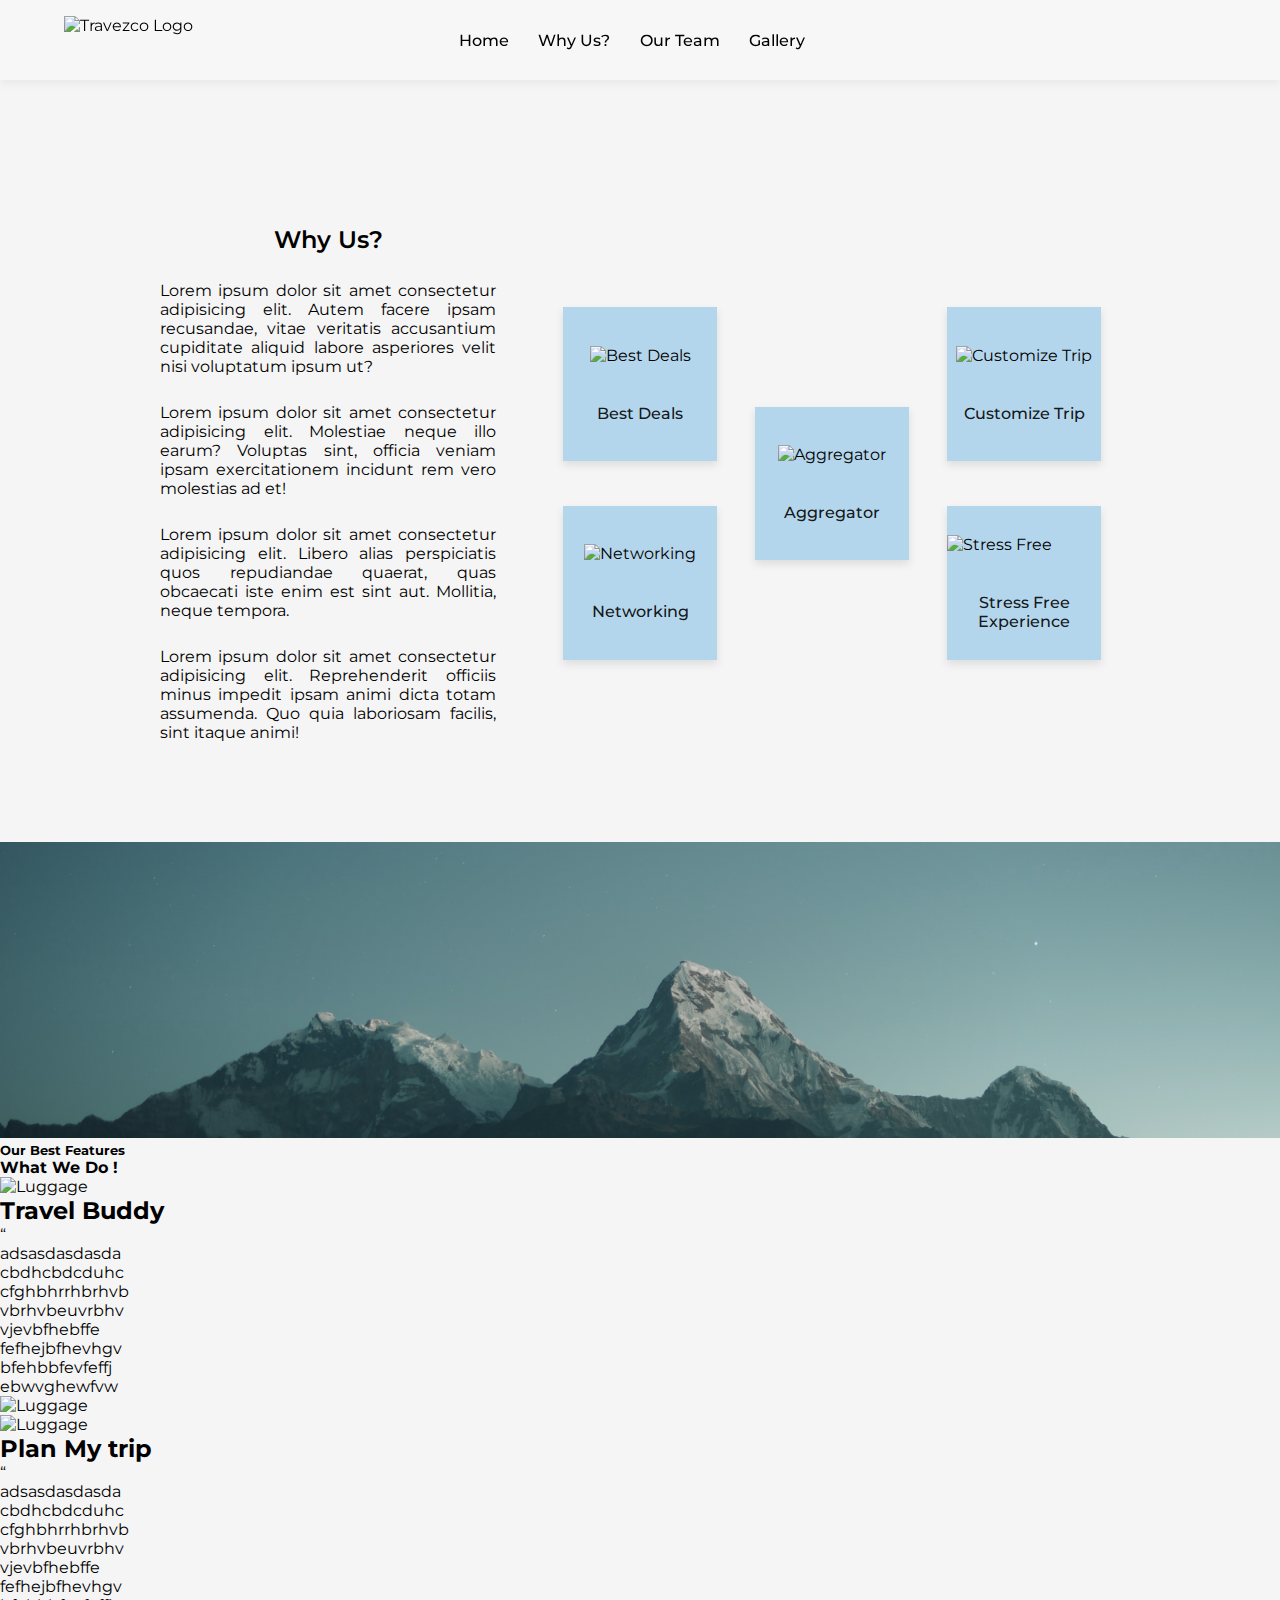
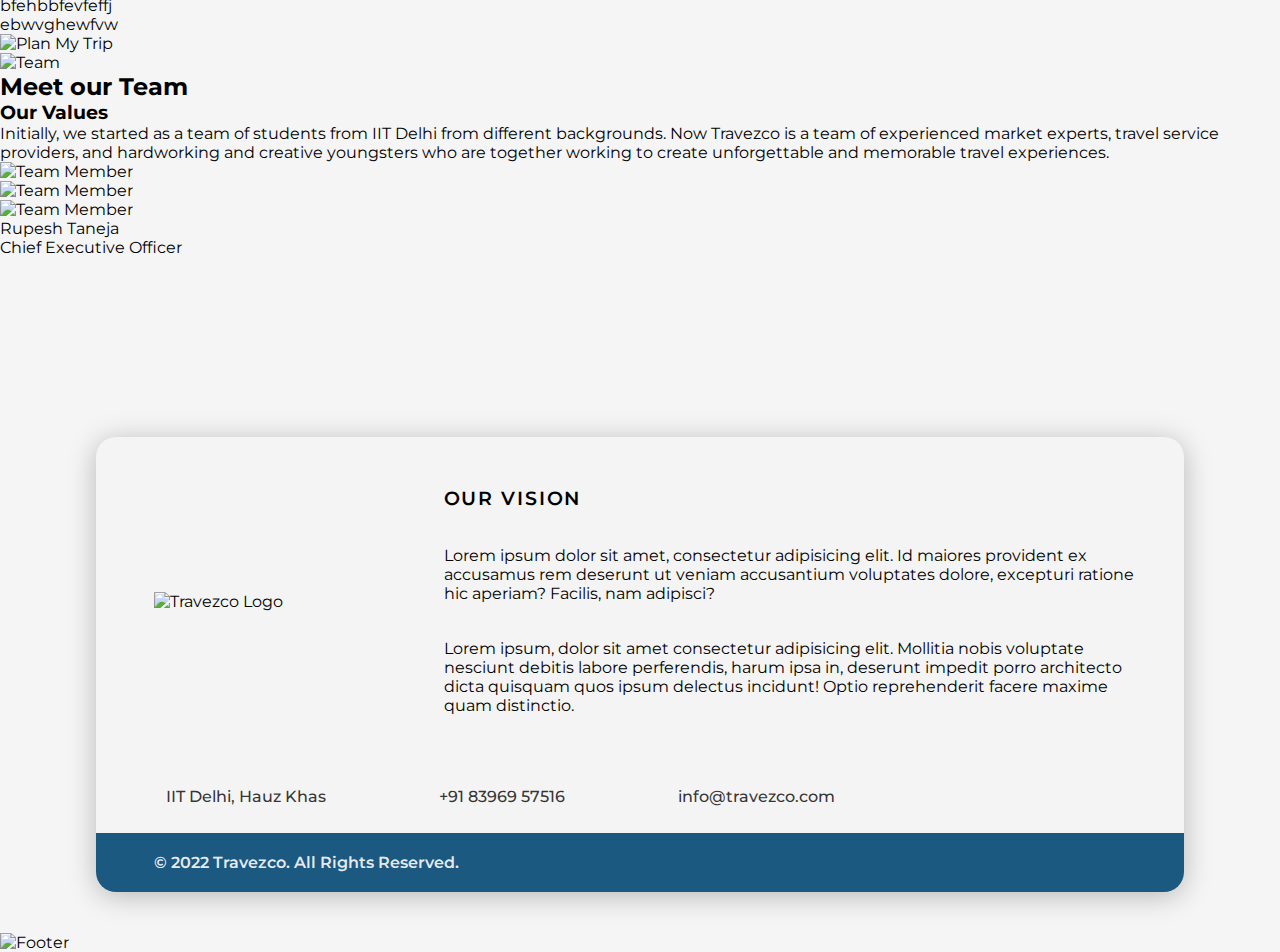
==== index.html @ 728225aa "Changes navbar transparency on scroll" ====
<!DOCTYPE html>
<html lang="en">
<head>
    <meta charset="UTF-8">
    <meta http-equiv="X-UA-Compatible" content="IE=edge">
    <meta name="viewport" content="width=device-width, initial-scale=1.0">
    <link rel="shortcut icon" href="assets/favicon.png">
    <link rel="stylesheet" href="assets/css/style.css">
    <script src="https://kit.fontawesome.com/d855e8f9cc.js" crossorigin="anonymous"></script>
    <title>Home | Travezco</title>
</head>
<body>
    <header>
        <nav>
            <div class="nav-img">
                <img src="/assets/img/logo.png" alt="Travezco Logo">
            </div>
            <div class="nav-links">
                <ul>
                    <li><a href="#">Home</a></li>
                    <li><a href="#why-us">Why Us?</a></li>
                    <li><a href="#our-team">Our Team</a></li>
                    <li><a href="#">Gallery</a></li>
                </ul>
            </div>
            <div class="nav-social">
                <a href="https://www.instagram.com/travezco" target="_blank"><i class="fa-brands fa-instagram"></i></a>
                <a href="https://www.facebook.com/Travezco" target="_blank"><i class="fa-brands fa-facebook"></i></a>
                <a href="https://in.linkedin.com/company/travezco" target="_blank"><i class="fa-brands fa-linkedin"></i></a>
            </div>
        </nav>
    </header>
    <main>
        <div class="home"></div>
        <div class="why-us" id="why-us">
            <div class="why-us-desc">
                <h2>Why Us?</h2>
                <p>Lorem ipsum dolor sit amet consectetur adipisicing elit. Autem facere ipsam recusandae, vitae veritatis accusantium cupiditate aliquid labore asperiores velit nisi voluptatum ipsum ut?</p>
                <p>Lorem ipsum dolor sit amet consectetur adipisicing elit. Molestiae neque illo earum? Voluptas sint, officia veniam ipsam exercitationem incidunt rem vero molestias ad et!</p>
                <p>Lorem ipsum dolor sit amet consectetur adipisicing elit. Libero alias perspiciatis quos repudiandae quaerat, quas obcaecati iste enim est sint aut. Mollitia, neque tempora.</p>
                <p>Lorem ipsum dolor sit amet consectetur adipisicing elit. Reprehenderit officiis minus impedit ipsam animi dicta totam assumenda. Quo quia laboriosam facilis, sint itaque animi!</p>
            </div>
            <div class="why-us-cards">
                <div class="why-us-cards-line">
                    <div class="why-us-card">
                        <div class="why-us-card-img">
                            <img src="/assets/img/icons/bestdeals.png" alt="Best Deals">
                            <p>Best Deals</p>
                        </div>
                    </div>
                    <div class="why-us-card">
                        <div class="why-us-card-img">
                            <img src="/assets/img/icons/networking.png" alt="Networking">
                            <p>Networking</p>
                        </div>
                    </div>
                </div>
                <div class="why-us-cards-line">
                    <div class="why-us-card">
                        <div class="why-us-card-img">
                            <img src="/assets/img/icons/aggregator.png" alt="Aggregator">
                            <p>Aggregator</p>
                        </div>
                    </div>
                </div>
                <div class="why-us-cards-line">
                    <div class="why-us-card">
                        <div class="why-us-card-img">
                            <img src="/assets/img/icons/customise.png" alt="Customize Trip">
                            <p>Customize Trip</p>
                        </div>
                    </div>
                    <div class="why-us-card">
                        <div class="why-us-card-img">
                            <img src="/assets/img/icons/stressfree.png" alt="Stress Free">
                            <p>Stress Free Experience</p>
                        </div>
                    </div>
                </div>
            </div>
        </div>
        <div class="video">
            <div class="video-image">
                <img src="/assets/img/video-image.png" alt="Video">
            </div>
            <a href="https://www.youtube.com/watch?v=dQw4w9WgXcQ" target="_blank"><i class="fa-solid fa-circle-play"></i></a>
        </div>
        <div class="what-we-do">
            <div class="travel-buddy">
                <div class="travel-buddy-left">
                    <h5>Our Best Features</h5>
                    <h4>What We Do !</h4>
                    <div class="luggage-icon">
                        <img src="/assets/img/icons/luggage.png" alt="Luggage">
                    </div>
                    <h2>Travel Buddy</h2>
                    <div class="what-we-underline"></div>
                    <div class="what-we-colon">“</div>
                    <div class="travel-buddy-features">
                        <ul>
                            <li>adsasdasdasda</li>
                            <li>cbdhcbdcduhc</li>
                            <li>cfghbhrrhbrhvb</li>
                            <li>vbrhvbeuvrbhv</li>
                            <li>vjevbfhebffe</li>
                            <li>fefhejbfhevhgv</li>
                            <li>bfehbbfevfeffj</li>
                            <li>ebwvghewfvw</li>
                        </ul>
                    </div>
                    <div class="luggage-icon-2">
                        <img src="/assets/img/icons/luggage-2.png" alt="Luggage">
                    </div>
                </div>
                <div class="travel-buddy-right"></div>
            </div>
            <div class="plan-my-trip">
                <div class="plan-my-trip-left">

                </div>
                <div class="plan-my-trip-right">
                    <div class="luggage-icon">
                        <img src="/assets/img/icons/people.png" alt="Luggage">
                    </div>
                    <h2>Plan My trip</h2>
                    <div class="what-we-underline"></div>
                    <div class="what-we-colon">“</div>
                    <div class="plan-my-trip-features">
                        <ul>
                            <li>adsasdasdasda</li>
                            <li>cbdhcbdcduhc</li>
                            <li>cfghbhrrhbrhvb</li>
                            <li>vbrhvbeuvrbhv</li>
                            <li>vjevbfhebffe</li>
                            <li>fefhejbfhevhgv</li>
                            <li>bfehbbfevfeffj</li>
                            <li>ebwvghewfvw</li>
                        </ul>
                    </div>
                    <div class="plan-my-trip-icon">
                        <img src="/assets/img/icons/planmytrip.png" alt="Plan My Trip">
                    </div>
                </div>
            </div>
        </div>
        <div class="meet-our-team" id="our-team">
            <div class="meet-our-team-left">
                <div class="meet-our-team-icon">
                    <img src="/assets/img/icons/team.png" alt="Team">
                </div>
                <h2>Meet our Team</h2>
                <div class="meet-our-team-underline"></div>
                <div class="team-values">
                    <h3>Our Values</h3>
                    <p>Initially, we started as a team of students from IIT Delhi from different backgrounds. Now Travezco is a team of experienced market experts, travel service providers, and hardworking and creative youngsters who are together working to create unforgettable and memorable travel experiences.</p>
                </div>
            </div>
            <div class="meet-our-team-right">
                <div class="team-carousel-squares">
                    <div class="team-carousel-square square-prev"></div>
                    <div class="team-carousel-square square-selected"></div>
                    <div class="team-carousel-square square-next"></div>
                </div>
                <div class="team-carousel">
                    <div class="team-carousel-button">
                        <i class="fa-solid fa-angle-left" onclick="movePrev()"></i>
                    </div>
                    <div class="team-carousel-main">
                        <div class="team-carousel-image carousel-prev">
                            <img src="/assets/img/team/shashank.jpeg" alt="Team Member">
                        </div>
                        <div class="team-carousel-image carousel-selected">
                            <img src="/assets/img/team/rupesh.jpeg" alt="Team Member">
                        </div>
                        <div class="team-carousel-image carousel-next">
                            <img src="/assets/img/team/vipul.jpeg" alt="Team Member">
                        </div>
                    </div>
                    <div class="team-carousel-button">
                        <i class="fa-solid fa-angle-right" onclick="moveNext()"></i>
                    </div>
                </div>
                <div class="team-details">
                    <p class="team-name" id="team-name">Rupesh Taneja</p>
                    <p class="team-designation" id="team-designation">Chief Executive Officer</p>
                    <div class="team-social">
                        <a href="https://instagram.com/ruptan.psd" target="_blank" id="team-instagram"><i class="fa-brands fa-instagram"></i></a>
                        <a href="https://www.linkedin.com/in/rupesh-taneja-836225195/" target="_blank" id="team-linkedin"><i class="fa-brands fa-linkedin"></i></a>
                    </div>
                </div>
            </div>
        </div>
    </main>
    <footer>
        <div class="footer">
            <div class="footer-logo-vision">
                <div class="footer-logo">
                    <img src="/assets/img/logo.png" alt="Travezco Logo">
                </div>
                <div class="footer-vision">
                    <h3>Our Vision</h3>
                    <p>Lorem ipsum dolor sit amet, consectetur adipisicing elit. Id maiores provident ex accusamus rem deserunt ut veniam accusantium voluptates dolore, excepturi ratione hic aperiam? Facilis, nam adipisci? </p>
                    <p>Lorem ipsum, dolor sit amet consectetur adipisicing elit. Mollitia nobis voluptate nesciunt debitis labore perferendis, harum ipsa in, deserunt impedit porro architecto dicta quisquam quos ipsum delectus incidunt! Optio reprehenderit facere maxime quam distinctio.</p>
                </div>
            </div>
            <div class="footer-contact">
                <div class="footer-contact-details">
                    <div class="footer-contact-detail">
                        <i class="fa-solid fa-location-dot"></i>
                        <a href="https://goo.gl/maps/9ci1L2viMvRUED4PA" target="_blank">IIT Delhi, Hauz Khas</a>
                    </div>
                    <div class="footer-contact-detail">
                        <i class="fa-solid fa-phone"></i>
                        <a href="tel:+918396957516">+91 83969 57516</a>
                    </div>
                    <div class="footer-contact-detail">
                        <i class="fa-solid fa-envelope"></i>
                        <a href="mailto:info@travezco.com">info@travezco.com</a>
                    </div>
                </div>
                <div class="footer-contact-social">
                    <a href="https://www.instagram.com/travezco" target="_blank"><i class="fa-brands fa-instagram"></i></a>
                    <a href="https://www.facebook.com/Travezco" target="_blank"><i class="fa-brands fa-facebook"></i></a>
                    <a href="https://in.linkedin.com/company/travezco" target="_blank"><i class="fa-brands fa-linkedin"></i></a>
                </div>
            </div>
            <div class="footer-copyright">
                <p>&copy; 2022 Travezco. All Rights Reserved.</p>
            </div>
        </div>
        <div class="footer-img">
            <img src="/assets/img/footer-bg.png" alt="Footer">
        </div>
    </footer>
    <script src="/assets/js/nav.js"></script>
    <script src="/assets/js/team.js"></script>
</body>
</html>
---- assets/css/style.css ----
@import url('https://fonts.googleapis.com/css2?family=Montserrat:wght@100;200;300;400;500;600;700;800;900&display=swap');

* {
    margin: 0;
    padding: 0;
    font-family: 'Montserrat', sans-serif;
    box-sizing: border-box;
    scroll-behavior: smooth;
}

body {
    background-color: #F5F5F5;
}

nav {
    display: flex;
    justify-content: space-between;
    align-items: center;
    height: 80px;
    background: rgba(248, 248, 248, 0.8);
    box-shadow: 0px 4px 8px rgba(0, 0, 0, 0.05);
    padding: 0 5vw;
    position: fixed;
    top: 0;
    left: 0;
    width: 100%;
    z-index: 1;
}

.nav-img {
    height: 60%;
}

.nav-img img {
    height: 100%;
}

.nav-links {
    width: max(30%, 320px);
}

.nav-links ul {
    list-style: none;
    display: flex;
    justify-content: space-between;
    align-items: center;
}

.nav-links ul li a {
    text-decoration: none;
    color: black;
    font-weight: 500;
}

.nav-social {
    width: 145px;
    display: flex;
    justify-content: space-between;
    font-size: 2rem;
}

.nav-social a {
    text-decoration: none;
    color: #0487DA;
}

main {
    min-height: 80vh;
    padding-top: 80px;
}





.why-us {
    display: flex;
    justify-content: space-between;
    width: 75%;
    margin: auto;
    margin-top: 5vh;
    padding-top: 100px;
}

.why-us-desc {
    width: 35%;
}

.why-us-desc h2 {
    font-weight: 600;
    text-align: center;
}

.why-us-desc p {
    margin-top: 3vh;
    text-align: justify;
}

.why-us-cards {
    width: 60%;
    display: flex;
    justify-content: space-around;
    align-items: center;
}

.why-us-card {
    background: rgba(60, 158, 222, 0.35);
    box-shadow: 0px 4px 8px rgba(129, 124, 124, 0.2);
    display: flex;
    flex-direction: column;
    align-items: center;
    justify-content: center;
    height: max(12vw,140px);
    width: max(12vw,140px);
    margin-top: 5vh;
    margin-bottom: 5vh;
}

.why-us-card img {
    height: 40px;
    display: flex;
    margin: auto;
}

.why-us-card p {
    color: rgba(0, 0, 0, 0.9);
    font-weight: 500;
    margin-top: 2vh;
    text-align: center;
}

.video {
    width: 100%;
    position: relative;
    margin-top: 100px;
}

.video-image {
    width: 100%;
}

.video-image img {
    width: 100%;
}

.video i {
    position: absolute;
    color: white;
    font-size: 3vw;
    top: 42%;
    left: 48%;
    cursor: pointer;
    transition: 0.25s;
}

.video i:hover {
    top: 40%;
    left: 47.5%;
    font-size: 4vw;
}

footer {
    position: relative;
    margin-top: 20vh;
}

.footer {
    width: 85%;
    margin: auto;
    background: #F4F4F4;
    box-shadow: 0px 4px 28px rgba(0, 0, 0, 0.25);
    border-radius: 20px;
    margin-bottom: 5vh;
}

.footer-logo-vision {
    display: flex;
    justify-content: space-between;
    align-items: center;
    padding-top: 3vh;
    width: 95%;
    margin: auto;
    padding-top: 50px;
    margin-bottom: 3vh;
}

.footer-logo {
    min-width: 30%;
    max-width: 30%;
    display: flex;
    justify-content: center;
    align-items: center;
}

.footer-logo img {
    display: flex;
    width: 80%;
}

.footer-vision {
    width: 69%;
}

.footer-vision h3 {
    text-transform: uppercase;
    font-weight: 600;
    letter-spacing: 0.1em;
}

.footer-vision p {
    margin-top: 4vh;
}

.footer-contact {
    display: flex;
    justify-content: space-between;
    align-items: center;
    margin-top: 8vh;
    padding: 0 4.5vw;
}

.footer-contact-details {
    display: flex;
    width: max(70%,600px);
    justify-content: space-between;
}

.footer-contact-detail {
    display: flex;
    align-items: center;
    justify-content: space-between;
}

.footer-contact-detail i {
    color: black;
    margin-right: 1vw;
    font-size: 1.3rem;
}

.footer-contact-detail a {
    text-decoration: none;
    color: rgba(0, 0, 0, 0.8);
    font-weight: 500;
}

.footer-contact-social {
    display: flex;
    width: 15%;
    justify-content: space-between;
    font-size: 2rem;
}

.footer-contact-social a {
    text-decoration: none;
    color: #0487DA;
}

.footer-copyright {
    background-color: #1C5981;
    color: rgba(255, 255, 255, 0.9);
    font-weight: 600;
    padding: 20px 4.5vw;
    border-radius: 0 0 20px 20px;
    margin-top: 3vh;
}

.footer-img {
    width: 100%;
    position: absolute;
    bottom: -60px;
    z-index: -1;
}

.footer-img img {
    width: 100%;
    display: block;
}
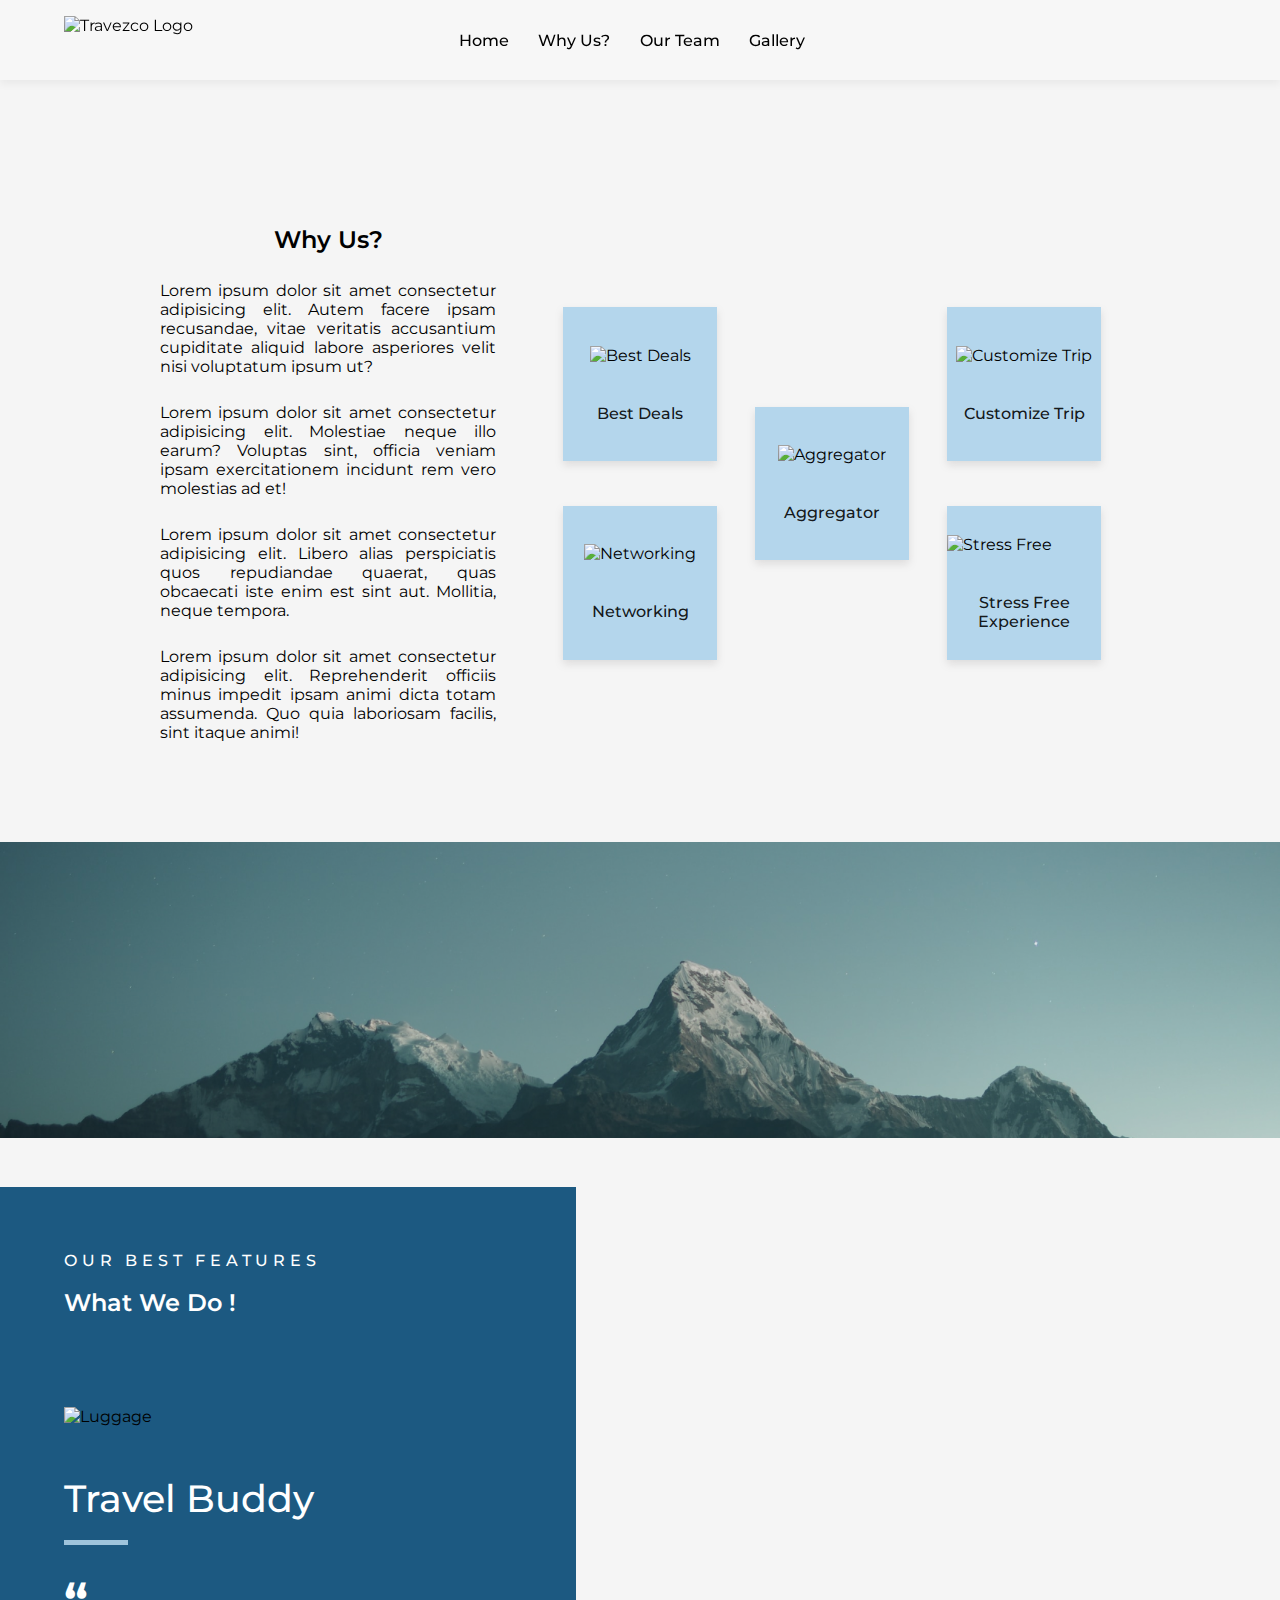
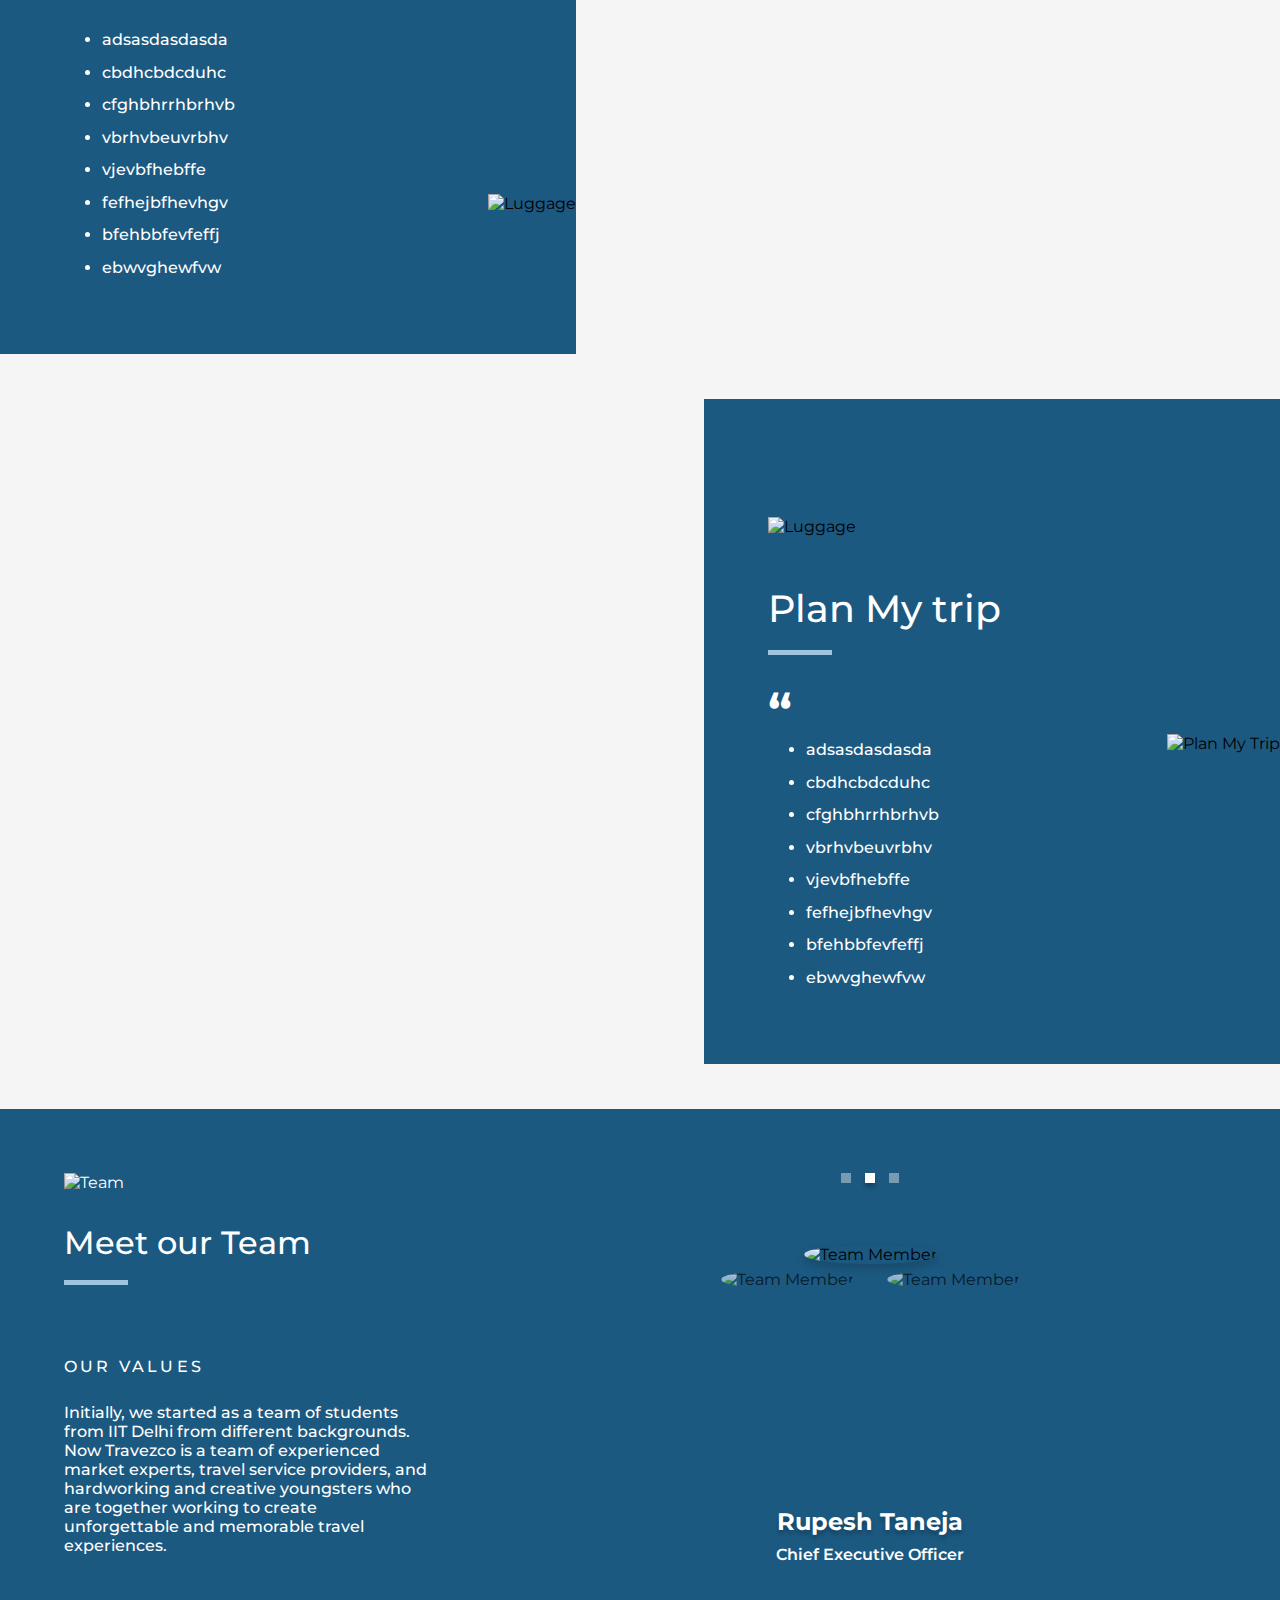
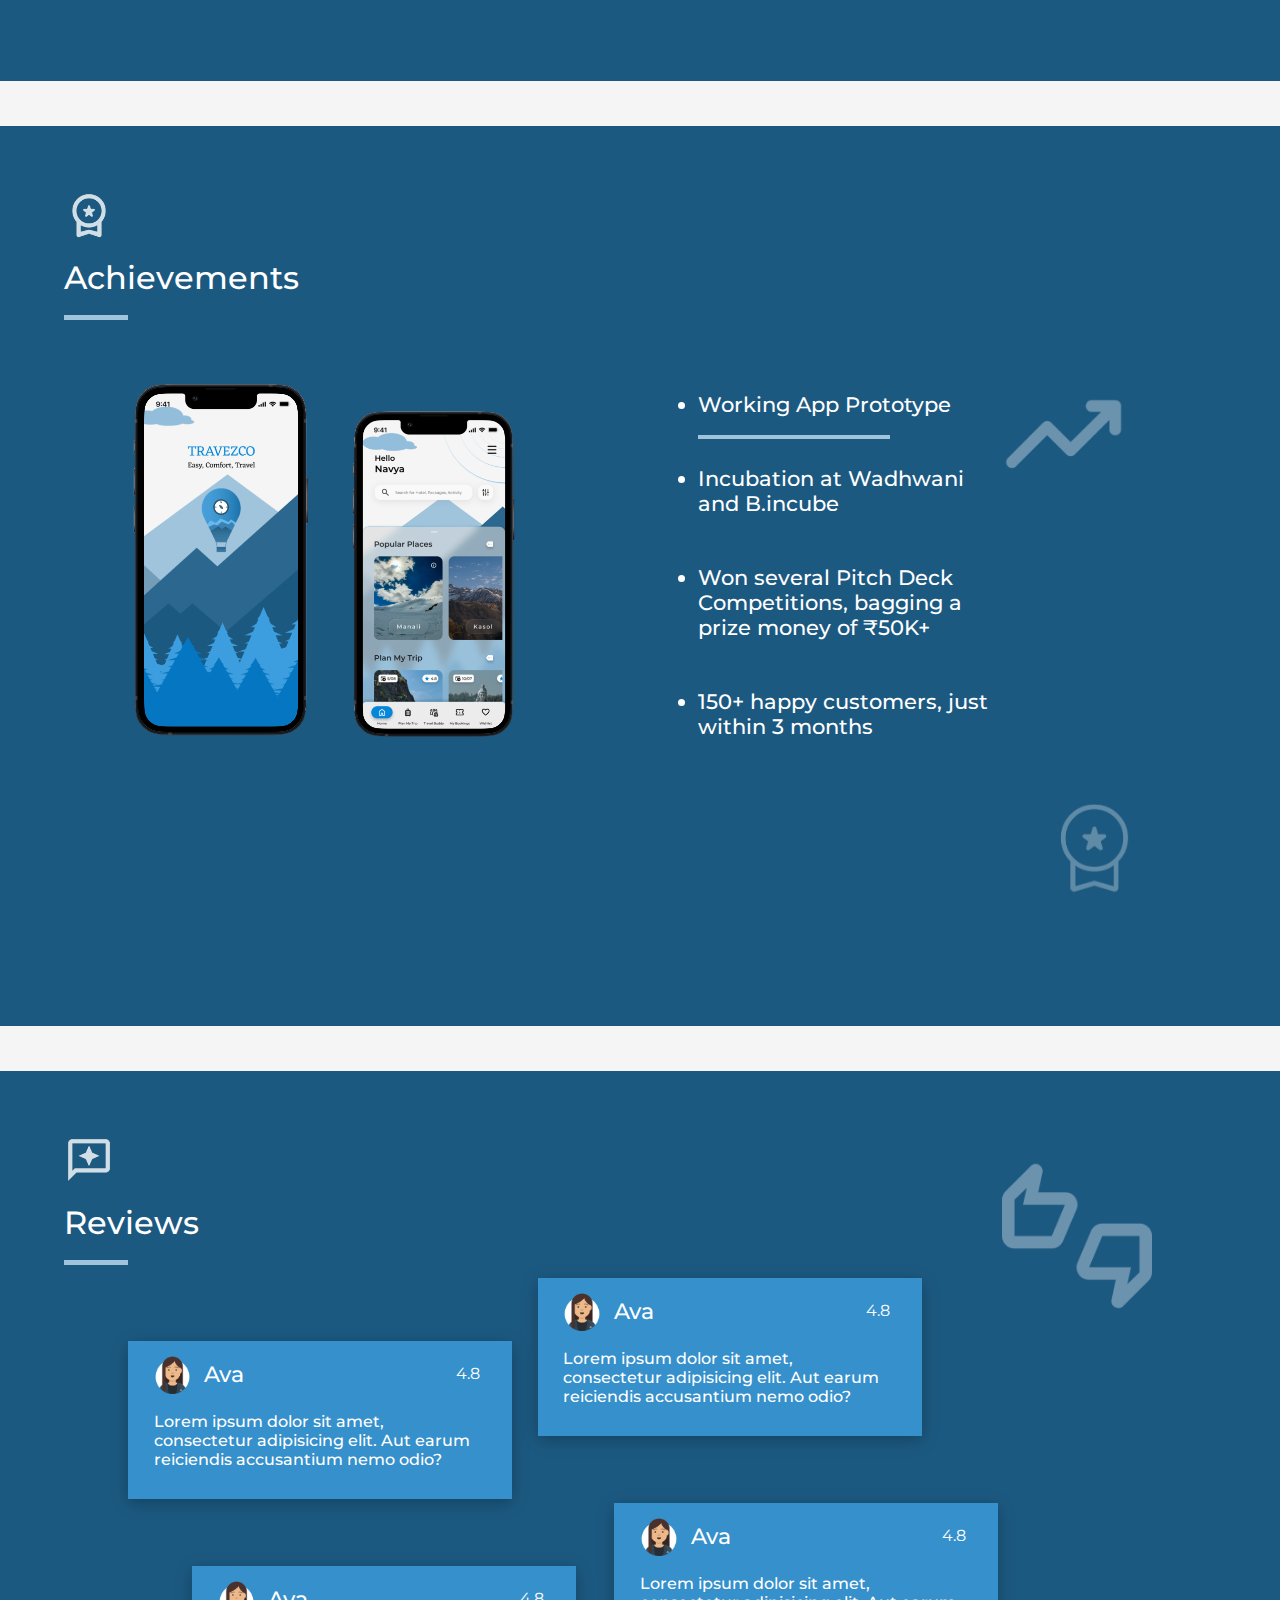
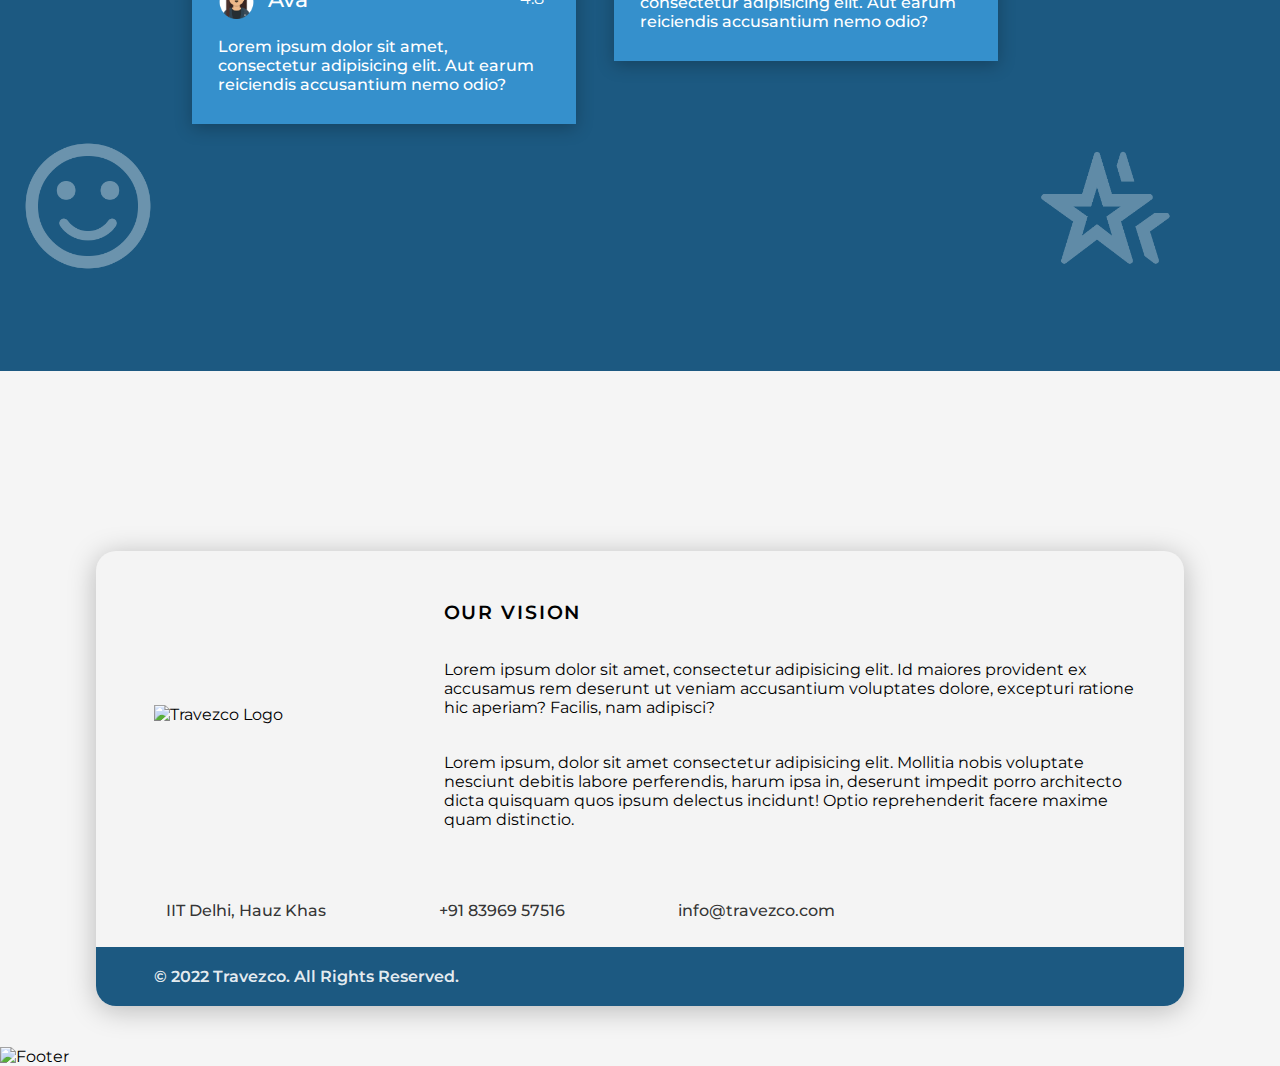
==== commit 0f4f6006: "`Achievements` and `Reviews` done" ====
--- a/index.html
+++ b/index.html
@@ -190,6 +190,120 @@
                 </div>
             </div>
         </div>
+        <div class="achievements">
+            <div class="achievements-heading">
+                <div class="achievements-icon">
+                    <img src="/assets/img/icons/achievements.png" alt="Achievements">
+                </div>
+                <h2>Achievements</h2>
+                <div class="achievement-underline"></div>
+            </div>
+            <div class="achievements-main">
+                <div class="achievement-carousel" id="achievement-carousel">
+                    <img src="/assets/img/achievements/app.png" id="achievement-image-1" alt="Achievement">
+                    <img src="/assets/img/achievements/incubation.png" id="achievement-image-2" alt="Achievement">
+                    <img src="/assets/img/achievements/pitchdeck.png" id="achievement-image-3" alt="Achievement">
+                    <img src="/assets/img/achievements/customers.png" id="achievement-image-4" alt="Achievement">
+                </div>
+                <div class="achievement-details">
+                    <ul>
+                        <li>Working App Prototype</li>
+                        <div class="achievement-list-underline" id="achievement-underline-1"></div>
+                        <li>Incubation at Wadhwani and B.incube</li>
+                        <div class="achievement-list-underline" id="achievement-underline-2"></div>
+                        <li>Won several Pitch Deck Competitions, bagging a prize money of ₹50K+</li>
+                        <div class="achievement-list-underline" id="achievement-underline-3"></div>
+                        <li>150+ happy customers, just within 3 months</li>
+                        <div class="achievement-list-underline" id="achievement-underline-4"></div>
+                    </ul>
+                </div>
+                <div class="achievements-design">
+                    <img src="/assets/img/icons/achievements-2.png" alt="Achievements">
+                </div>
+            </div>
+        </div>
+        <div class="reviews">
+            <div class="reviews-heading">
+                <div class="reviews-heading-icon">
+                    <img src="/assets/img/icons/reviews.png" alt="Reviews">
+                </div>
+                <h2>Reviews</h2>
+                <div class="reviews-underline"></div>
+            </div>
+            <div class="review-card" id="review-card-1">
+                <div class="review-header">
+                    <div class="review-user">
+                        <img src="/assets/img/icons/user-1.png" alt="User">
+                        <p>Ava</p>
+                        <i class="fa-solid fa-circle-check"></i>
+                    </div>
+                    <div class="review-rating">
+                        <p>4.8</p>
+                        <i class="fa-solid fa-star"></i>
+                    </div>
+                </div>
+                <div class="review-body">
+                    Lorem ipsum dolor sit amet, consectetur adipisicing elit. Aut earum reiciendis accusantium nemo odio?
+                </div>
+            </div>
+            <div class="review-card" id="review-card-2">
+                <div class="review-header">
+                    <div class="review-user">
+                        <img src="/assets/img/icons/user-1.png" alt="User">
+                        <p>Ava</p>
+                        <i class="fa-solid fa-circle-check"></i>
+                    </div>
+                    <div class="review-rating">
+                        <p>4.8</p>
+                        <i class="fa-solid fa-star"></i>
+                    </div>
+                </div>
+                <div class="review-body">
+                    Lorem ipsum dolor sit amet, consectetur adipisicing elit. Aut earum reiciendis accusantium nemo odio?
+                </div>
+            </div>
+            <div class="review-card" id="review-card-3">
+                <div class="review-header">
+                    <div class="review-user">
+                        <img src="/assets/img/icons/user-1.png" alt="User">
+                        <p>Ava</p>
+                        <i class="fa-solid fa-circle-check"></i>
+                    </div>
+                    <div class="review-rating">
+                        <p>4.8</p>
+                        <i class="fa-solid fa-star"></i>
+                    </div>
+                </div>
+                <div class="review-body">
+                    Lorem ipsum dolor sit amet, consectetur adipisicing elit. Aut earum reiciendis accusantium nemo odio?
+                </div>
+            </div>
+            <div class="review-card" id="review-card-4">
+                <div class="review-header">
+                    <div class="review-user">
+                        <img src="/assets/img/icons/user-1.png" alt="User">
+                        <p>Ava</p>
+                        <i class="fa-solid fa-circle-check"></i>
+                    </div>
+                    <div class="review-rating">
+                        <p>4.8</p>
+                        <i class="fa-solid fa-star"></i>
+                    </div>
+                </div>
+                <div class="review-body">
+                    Lorem ipsum dolor sit amet, consectetur adipisicing elit. Aut earum reiciendis accusantium nemo odio?
+                </div>
+            </div>
+            <div class="review-thumbs review-bg-icons">
+                <img src="/assets/img/icons/review-thumbs.png" alt="Reviews">
+            </div>
+            <div class="review-star review-bg-icons">
+                <img src="/assets/img/icons/review-star.png" alt="Reviews">
+            </div>
+            <div class="review-smile review-bg-icons">
+                <img src="/assets/img/icons/review-smile.png" alt="Reviews">
+            </div>
+        </div>
     </main>
     <footer>
         <div class="footer">
@@ -234,5 +348,6 @@
     </footer>
     <script src="/assets/js/nav.js"></script>
     <script src="/assets/js/team.js"></script>
+    <script src="/assets/js/achievements.js"></script>
 </body>
 </html>--- a/assets/css/style.css
+++ b/assets/css/style.css
@@ -24,7 +24,7 @@
     top: 0;
     left: 0;
     width: 100%;
-    z-index: 1;
+    z-index: 100;
 }
 
 .nav-img {
@@ -158,6 +158,531 @@
     left: 47.5%;
     font-size: 4vw;
 }
+
+.what-we-do {
+    margin-top: 5vh;
+}
+
+.travel-buddy {
+    display: flex;
+}
+
+.travel-buddy-left {
+    position: relative;
+    width: 45%;
+    background-color: #1C5981;
+    padding: 5vw;
+}
+
+.travel-buddy-left h5 {
+    font-weight: 500;
+    text-transform: uppercase;
+    letter-spacing: 0.3em;
+    color: white;
+    font-size: 1rem;
+}
+
+.travel-buddy-left h4 {
+    font-weight: 600;
+    color: white;
+    font-size: 1.5rem;
+    margin-top: 2vh;
+    margin-bottom: 10vh;
+}
+
+.luggage-icon {
+    height: 50px;
+    margin-top: 6vh;
+    margin-bottom: 2vh;
+}
+
+.luggage-icon img {
+    height: 100%;
+}
+
+.travel-buddy-left h2 {
+    color: white;
+    font-size: 2.4rem;
+    font-weight: 500;
+}
+
+.what-we-underline {
+    height: 5px;
+    width: 5vw;
+    background-color: #9FC4DC;
+    margin-top: 2vh;
+}
+
+.what-we-colon {
+    color: white;
+    font-weight: 700;
+    font-size: 3rem;
+    margin-top: 3vh;
+}
+
+.travel-buddy-features {
+    color: white;
+    font-weight: 500;
+    margin-left: 3vw;
+}
+
+.travel-buddy-features ul li {
+    margin-bottom: 1.5vh;
+}
+
+.luggage-icon-2 {
+    height: 150px;
+    position: absolute;
+    right: 0;
+    bottom: 10px;
+}
+
+.luggage-icon-2 img {
+    height: 100%;
+    display: block;
+}
+
+.plan-my-trip {
+    display: flex;
+    margin-top: 5vh;
+}
+
+.plan-my-trip-left {
+    width: 55%;
+}
+
+.plan-my-trip-right {
+    position: relative;
+    width: 45%;
+    background-color: #1C5981;
+    padding: 5vw;
+}
+
+.plan-my-trip-right h2 {
+    color: white;
+    font-size: 2.4rem;
+    font-weight: 500;
+}
+
+.plan-my-trip-features {
+    color: white;
+    font-weight: 500;
+    margin-left: 3vw;
+}
+
+.plan-my-trip-features ul li {
+    margin-bottom: 1.5vh;
+}
+
+.plan-my-trip-icon {
+    height: 300px;
+    position: absolute;
+    right: 0;
+    bottom: 30px;
+}
+
+.plan-my-trip-icon img {
+    height: 100%;
+    display: block;
+}
+
+.meet-our-team {
+    background-color: #1C5981;
+    margin-top: 5vh;
+    padding: 5vw;
+    display: flex;
+}
+
+.meet-our-team-left {
+    width: 40%;
+    color: white;
+}
+
+.meet-our-team-icon {
+    height: 50px;
+}
+
+.meet-our-team-icon img {
+    height: 100%;
+}
+
+.meet-our-team h2 {
+    font-weight: 500;
+    font-size: 2rem;
+}
+
+.meet-our-team-underline {
+    height: 5px;
+    width: 5vw;
+    background-color: #9FC4DC;
+    margin-top: 2vh;
+}
+
+.team-values {
+    margin-top: 8vh;
+}
+
+.team-values h3 {
+    text-transform: uppercase;
+    font-weight: 500;
+    letter-spacing: 0.2em;
+    font-size: 1rem;
+}
+
+.team-values p {
+    margin-top: 3vh;
+    width: 80%;
+    font-weight: 500;
+}
+
+.meet-our-team-right {
+    width: 60%;
+    margin: auto;
+}
+
+.team-carousel-squares {
+    display: flex;
+    justify-content: center;
+    align-items: center;
+    margin-bottom: 3vh;
+}
+
+.team-carousel-square {
+    height: 10px;
+    width: 10px;
+    background: rgba(255, 255, 255, 0.4);
+    margin-left: 7px;
+    margin-right: 7px;
+    transition: 0.5s;
+}
+
+.square-selected {
+    background: #FFFFFF;
+    box-shadow: 0px 4px 4px rgba(0, 0, 0, 0.25);
+}
+
+.team-carousel {
+    display: flex;
+    justify-content: center;
+    align-items: center;
+}
+
+.team-carousel-main {
+    display: flex;
+    position: relative;
+    align-items: center;
+    justify-content: center;
+    transition: 0.5s;
+    height: 30vh;
+}
+
+.team-carousel-image {
+    transition: 0.5s;
+}
+
+.team-carousel-image img {
+    border-radius: 50%;
+    height: 100%;
+}
+
+.carousel-selected {
+    height: 200px;
+    z-index: 3;
+}
+
+.carousel-selected img {
+    box-shadow: 0px 4px 8px 2px rgba(0, 0, 0, 0.15);
+}
+
+.carousel-prev, .carousel-next {
+    height: 150px;
+    opacity: 0.7;
+    z-index: 2;
+}
+
+.carousel-prev {
+    transform: translateX(50px);
+}
+
+.carousel-next {
+    transform: translateX(-50px);
+}
+
+.team-carousel-button {
+    color: white;
+    font-size: 1.5rem;
+    cursor: pointer;
+}
+
+.team-details {
+    color: white;
+    text-align: right;
+    margin-top: 3vh;
+    text-align: center;
+}
+
+.team-name {
+    font-weight: 700;
+    text-shadow: 0px 4px 4px rgba(0, 0, 0, 0.25);
+    font-size: 1.5rem;
+    margin-bottom: 1vh;
+}
+
+.team-designation {
+    font-weight: 600;
+    text-shadow: 1.1rem;
+    margin-bottom: 1.5vh;
+}
+
+.team-social a {
+    text-decoration: none;
+}
+
+.team-social i {
+    color: white;
+    filter: drop-shadow(0px 4px 8px rgba(0, 0, 0, 0.25));
+    font-size: 2rem;
+    margin-left: 10px;
+    margin-right: 10px;
+}
+
+
+.achievements {
+    background-color: #1C5981;
+    margin-top: 5vh;
+    padding: 5vw;
+    height: 100vh;
+}
+
+.achievements-heading h2 {
+    font-weight: 500;
+    font-size: 2rem;
+    color: white;
+    margin-top: 2vh;
+}
+
+.achievements-icon {
+    height: 50px;
+}
+
+.achievements-icon img {
+    height: 100%;
+}
+
+.achievement-underline {
+    height: 5px;
+    width: 5vw;
+    background-color: #9FC4DC;
+    margin-top: 2vh;
+}
+
+.achievements-main {
+    display: flex;
+    margin-top: 5vh;
+}
+
+.achievement-carousel {
+    width: 50%;
+    position: relative;
+}
+
+.achievement-carousel img {
+    position: absolute;
+    width: 80%;
+    left: 10%;
+    transition: 0.5s;
+}
+
+.achievement-details {
+    display: flex;
+    width: 50%;
+    margin-left: 10%;
+    align-items: center;
+}
+
+.achievement-details ul {
+    width: 60%;
+}
+
+.achievement-details ul li {
+    margin-top: 3vh;
+    margin-bottom: 2vh;
+    color: white;
+    font-weight: 500;
+    font-size: 1.3rem;
+}
+
+.achievement-list-underline {
+    height: 4px;
+    width: 15vw;
+    background-color: #9FC4DC;
+    transition: 1s;
+}
+
+#achievement-image-2, #achievement-image-3, #achievement-image-4 {
+    opacity: 0;
+}
+
+#achievement-underline-2, #achievement-underline-3, #achievement-underline-4 {
+    width: 0;
+}
+
+.achievements-design {
+    position: absolute;
+    z-index: 999;
+    height: 60vh;
+    right: 10vw;
+}
+
+.achievements-design img {
+    height: 100%;
+}
+
+.reviews {
+    background-color: #1C5981;
+    margin-top: 5vh;
+    padding: 5vw;
+    position: relative;
+    height: 100vh;
+}
+
+.reviews-heading-icon {
+    height: 50px;
+}
+
+.reviews-heading-icon img {
+    height: 100%;
+}
+
+.reviews-heading h2 {
+    font-weight: 500;
+    font-size: 2rem;
+    color: white;
+    margin-top: 2vh;
+}
+
+.reviews-underline {
+    height: 5px;
+    width: 5vw;
+    background-color: #9FC4DC;
+    margin-top: 2vh;
+}
+
+.review-card {
+    background: rgba(60, 158, 222, 0.8);
+    box-shadow: 0px 4px 16px rgba(0, 0, 0, 0.25);
+    width: 30vw;
+    padding: 1vw 2vw;
+    position: absolute;
+}
+
+.review-header {
+    display: flex;
+    justify-content: space-between;
+}
+
+.review-user {
+    display: flex;
+    align-items: center;
+}
+
+.review-user img {
+    height: 40px;
+    margin-right: 1vw;
+}
+
+.review-user p {
+    color: white;
+    font-weight: 500;
+    font-size: 1.4rem;
+    margin-right: 1vw;
+}
+
+.review-user i {
+    color: white;
+    filter: drop-shadow(0px 4px 8px rgba(0, 0, 0, 0.25));
+}
+
+.review-rating {
+    display: flex;
+    align-items: center;
+    color: white;
+}
+
+.review-rating p {
+    margin-right: 0.5vw;
+}
+
+.review-rating i {
+    filter: drop-shadow(0px 4px 4px rgba(0, 0, 0, 0.25));
+}
+
+.review-body {
+    color: white;
+    margin-top: 2vh;
+    margin-bottom: 2vh;
+    font-weight: 500;
+}
+
+#review-card-1 {
+    top: 30vh;
+    left: 10vw;
+}
+
+#review-card-2 {
+    top: 23vh;
+    left: 42vw;
+}
+
+#review-card-3 {
+    top: 55vh;
+    left: 15vw;
+}
+
+#review-card-4 {
+    top: 48vh;
+    left: 48vw;
+}
+
+.review-bg-icons {
+    height: 150px;
+    position: absolute;
+}
+
+.review-bg-icons img {
+    height: 100%;
+}
+
+.review-thumbs {
+    right: 10vw;
+    top: 10vh;
+}
+
+.review-star {
+    right: 8vw;
+    bottom: 10vh;
+}
+
+.review-smile {
+    bottom: 10vh;
+    left: 1vw;
+}
+
+
+
+
+
+
+
+
+
+
+
+
+
+
+
+
 
 footer {
     position: relative;
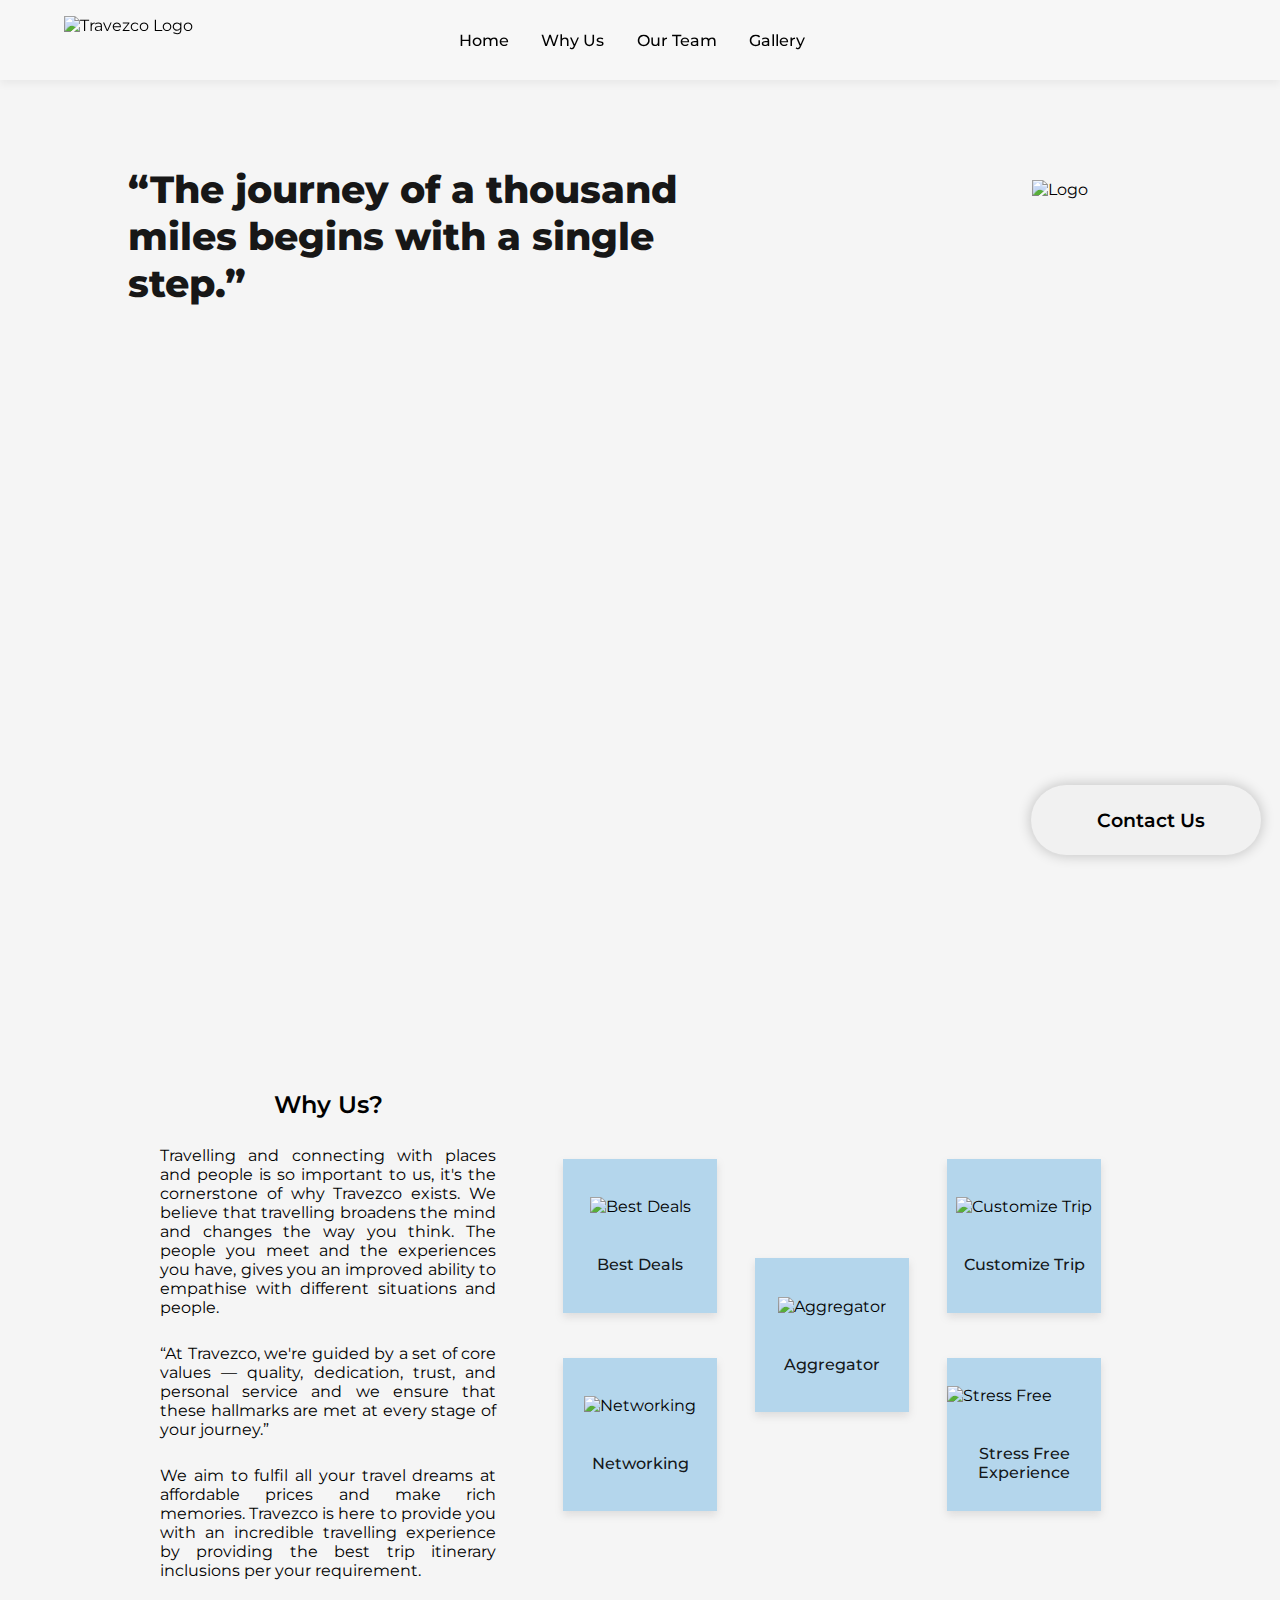
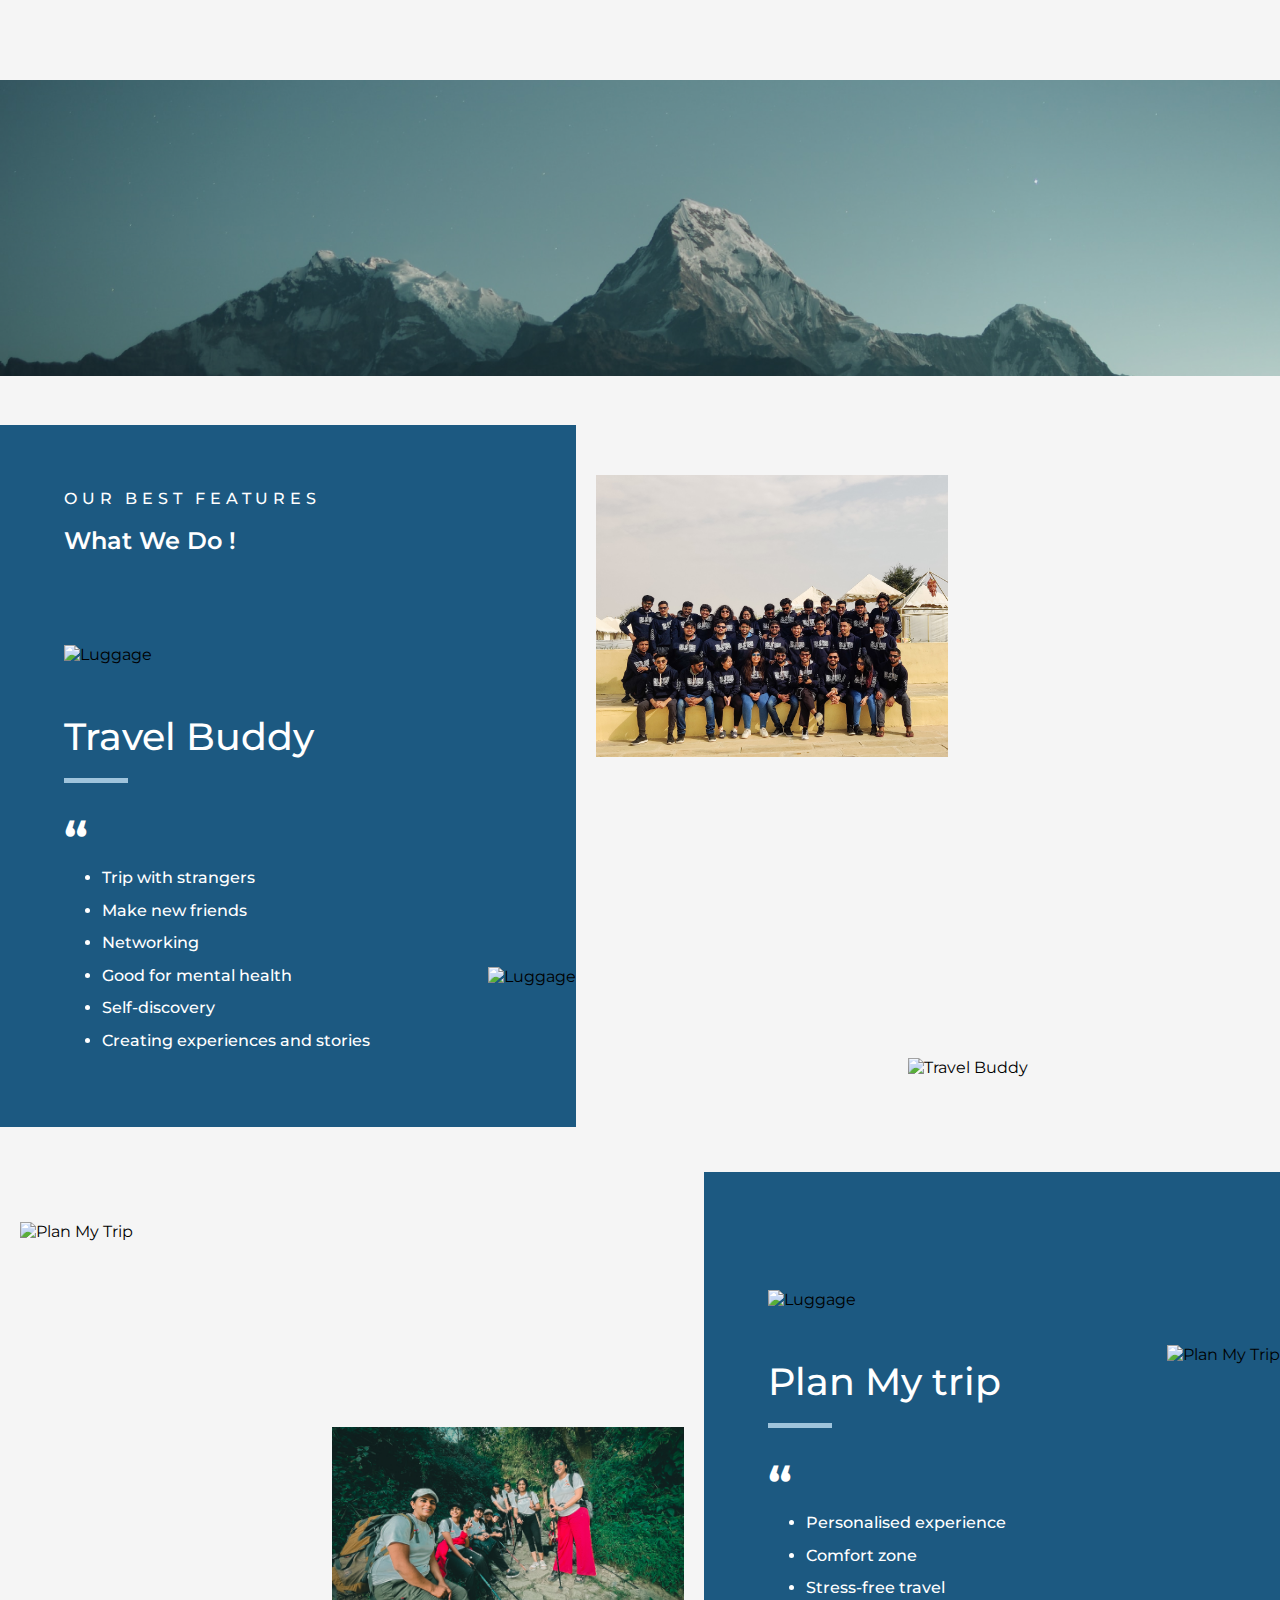
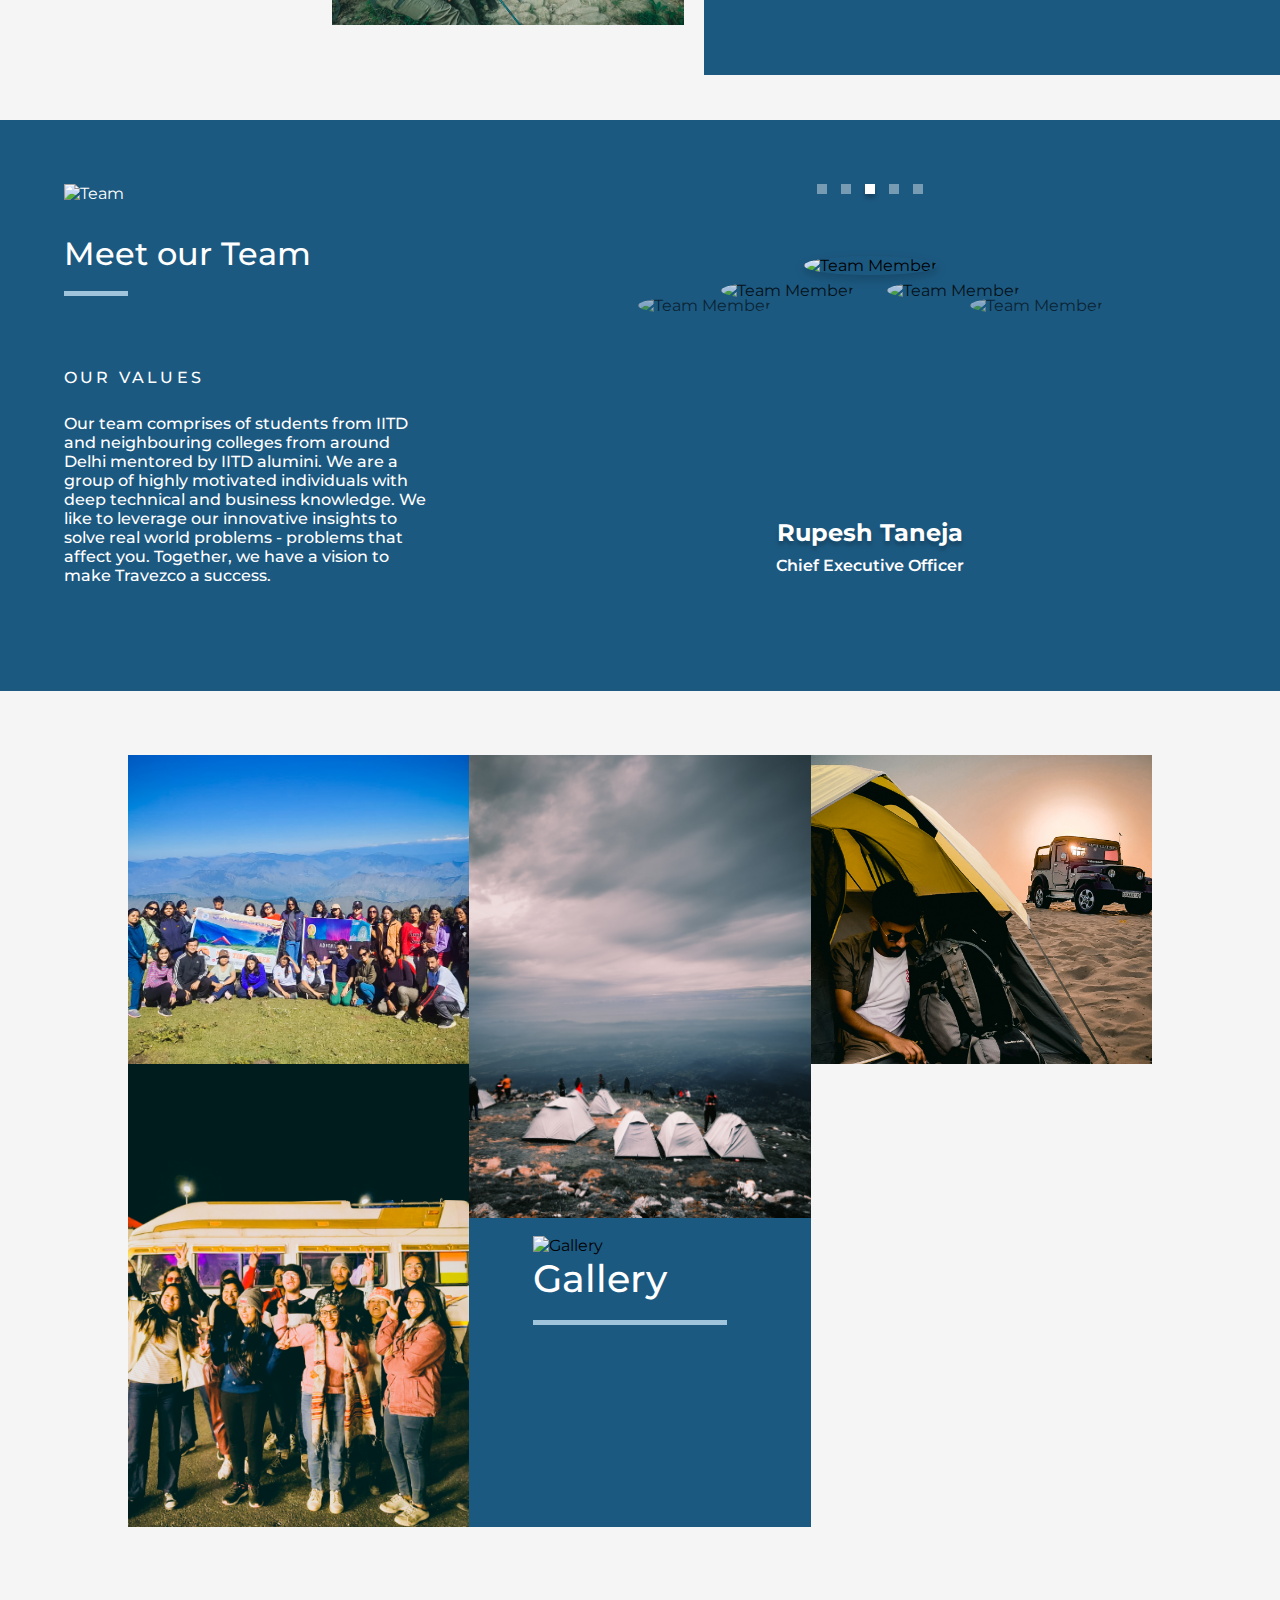
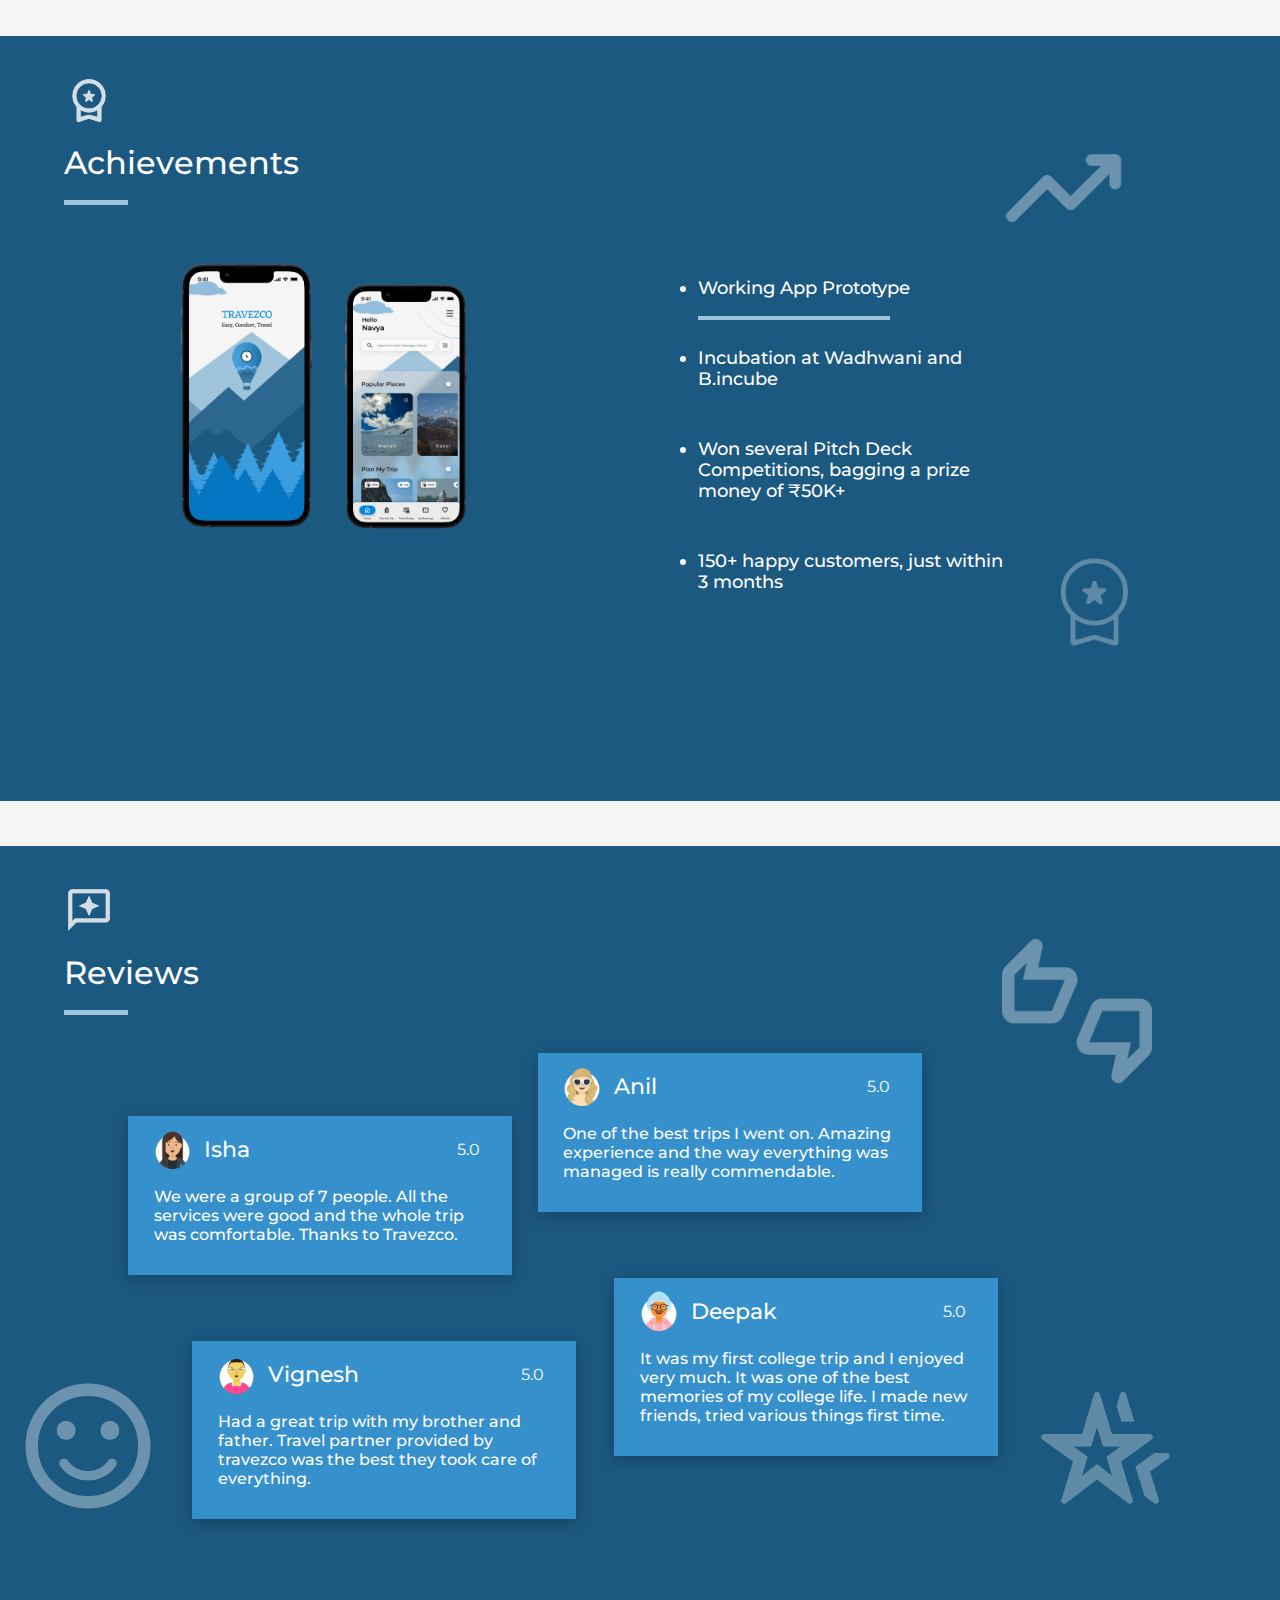
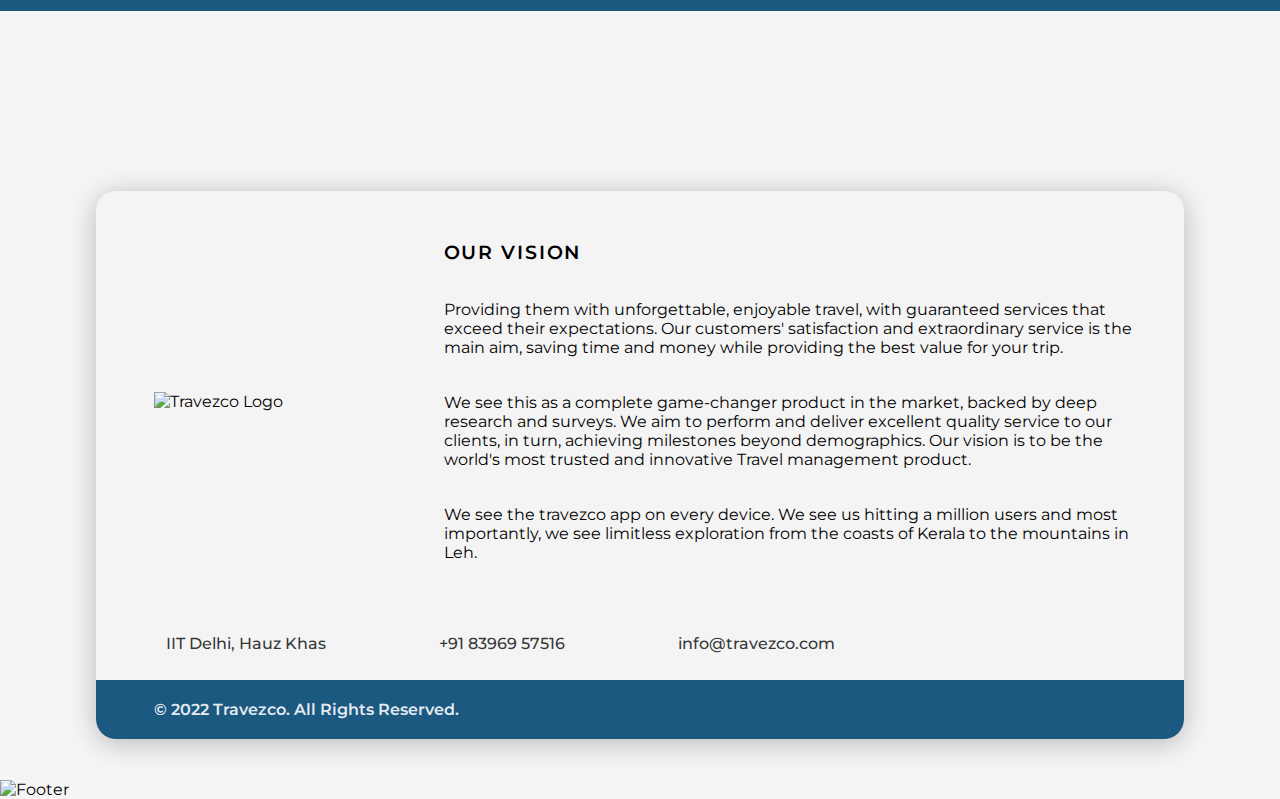
==== commit a3265424: "Final - 3" ====
--- a/index.html
+++ b/index.html
@@ -17,10 +17,10 @@
             </div>
             <div class="nav-links">
                 <ul>
-                    <li><a href="#">Home</a></li>
-                    <li><a href="#why-us">Why Us?</a></li>
+                    <li><a href="#home">Home</a></li>
+                    <li><a href="#why-us">Why Us</a></li>
                     <li><a href="#our-team">Our Team</a></li>
-                    <li><a href="#">Gallery</a></li>
+                    <li><a href="#gallery">Gallery</a></li>
                 </ul>
             </div>
             <div class="nav-social">
@@ -31,14 +31,42 @@
         </nav>
     </header>
     <main>
-        <div class="home"></div>
+        <div class="home" id="home">
+            <div class="home-text">
+                “The journey of a thousand <br> miles begins with a single step.”
+            </div>
+            <div class="home-logo">
+                <img src="/assets/favicon.png" alt="Logo">
+            </div>
+            <div class="contact-us">
+                <div class="contact-initial" onclick="contactOpen()">
+                    <i class="fa-solid fa-headset"></i>
+                    <p>Contact Us</p>
+                </div>
+                <div class="contact-later">
+                    <i class="fa-solid fa-x contact-x" onclick="contactClose()"></i>
+                    <h4>Contact Us</h4>
+                    <img src="/assets/img/contact.png" alt="Contact">
+                    <div class="contact-details">
+                        <div class="contact-detail">
+                            <i class="fa-solid fa-phone"></i>
+                            <p><a href="tel:+918396957516">+91 83969 57516</a></p>
+                        </div>
+                        <div class="contact-detail">
+                            <i class="fa-solid fa-envelope"></i>
+                            <p><a href="mailto:info@travezco.com">info@travezco.com</a></p>
+                        </div>
+                    </div>
+                    <p class="contact-note">To get more info about our <b>current ongoing trips, price quotes, help</b> get in touch us at our Social Handles or E-Mail/ Contact No.</p>
+                </div>
+            </div>
+        </div>
         <div class="why-us" id="why-us">
             <div class="why-us-desc">
                 <h2>Why Us?</h2>
-                <p>Lorem ipsum dolor sit amet consectetur adipisicing elit. Autem facere ipsam recusandae, vitae veritatis accusantium cupiditate aliquid labore asperiores velit nisi voluptatum ipsum ut?</p>
-                <p>Lorem ipsum dolor sit amet consectetur adipisicing elit. Molestiae neque illo earum? Voluptas sint, officia veniam ipsam exercitationem incidunt rem vero molestias ad et!</p>
-                <p>Lorem ipsum dolor sit amet consectetur adipisicing elit. Libero alias perspiciatis quos repudiandae quaerat, quas obcaecati iste enim est sint aut. Mollitia, neque tempora.</p>
-                <p>Lorem ipsum dolor sit amet consectetur adipisicing elit. Reprehenderit officiis minus impedit ipsam animi dicta totam assumenda. Quo quia laboriosam facilis, sint itaque animi!</p>
+                <p>Travelling and connecting with places and people is so important to us, it's the cornerstone of why Travezco exists. We believe that travelling broadens the mind and changes the way you think. The people you meet and the experiences you have, gives you an improved ability to empathise with different situations and people.</p>
+                <p>“At Travezco, we're guided by a set of core values — quality, dedication, trust, and personal service and we ensure that these hallmarks are met at every stage of your journey.”</p>
+                <p>We aim to fulfil all your travel dreams at affordable prices and make rich memories. Travezco is here to provide you with an incredible travelling experience by providing the best trip itinerary inclusions per your requirement.</p>
             </div>
             <div class="why-us-cards">
                 <div class="why-us-cards-line">
@@ -98,25 +126,27 @@
                     <div class="what-we-colon">“</div>
                     <div class="travel-buddy-features">
                         <ul>
-                            <li>adsasdasdasda</li>
-                            <li>cbdhcbdcduhc</li>
-                            <li>cfghbhrrhbrhvb</li>
-                            <li>vbrhvbeuvrbhv</li>
-                            <li>vjevbfhebffe</li>
-                            <li>fefhejbfhevhgv</li>
-                            <li>bfehbbfevfeffj</li>
-                            <li>ebwvghewfvw</li>
+                            <li>Trip with strangers</li>
+                            <li>Make new friends</li>
+                            <li>Networking</li>
+                            <li>Good for mental health</li>
+                            <li>Self-discovery</li>
+                            <li>Creating experiences and stories</li>
                         </ul>
                     </div>
                     <div class="luggage-icon-2">
                         <img src="/assets/img/icons/luggage-2.png" alt="Luggage">
                     </div>
                 </div>
-                <div class="travel-buddy-right"></div>
+                <div class="travel-buddy-right">
+                    <img src="/assets/img/buddy-1.jpg" alt="Travel Buddy" class="buddy-image-1">
+                    <img src="/assets/img/buddy-2.jpg" alt="Travel Buddy" class="buddy-image-2">
+                </div>
             </div>
             <div class="plan-my-trip">
                 <div class="plan-my-trip-left">
-
+                    <img src="/assets/img/plan-1.jpg" alt="Plan My Trip" class="plan-image-1">
+                    <img src="/assets/img/plan-2.jpg" alt="Plan My Trip" class="plan-image-2">
                 </div>
                 <div class="plan-my-trip-right">
                     <div class="luggage-icon">
@@ -127,14 +157,9 @@
                     <div class="what-we-colon">“</div>
                     <div class="plan-my-trip-features">
                         <ul>
-                            <li>adsasdasdasda</li>
-                            <li>cbdhcbdcduhc</li>
-                            <li>cfghbhrrhbrhvb</li>
-                            <li>vbrhvbeuvrbhv</li>
-                            <li>vjevbfhebffe</li>
-                            <li>fefhejbfhevhgv</li>
-                            <li>bfehbbfevfeffj</li>
-                            <li>ebwvghewfvw</li>
+                            <li>Personalised experience</li>
+                            <li>Comfort zone</li>
+                            <li>Stress-free travel</li>
                         </ul>
                     </div>
                     <div class="plan-my-trip-icon">
@@ -152,28 +177,36 @@
                 <div class="meet-our-team-underline"></div>
                 <div class="team-values">
                     <h3>Our Values</h3>
-                    <p>Initially, we started as a team of students from IIT Delhi from different backgrounds. Now Travezco is a team of experienced market experts, travel service providers, and hardworking and creative youngsters who are together working to create unforgettable and memorable travel experiences.</p>
+                    <p>Our team comprises of students from IITD and neighbouring colleges from around Delhi mentored by IITD alumini. We are a group of highly motivated individuals with deep technical and business knowledge. We like to leverage our innovative insights to solve real world problems - problems that affect you. Together, we have a vision to make Travezco a success.</p>
                 </div>
             </div>
             <div class="meet-our-team-right">
                 <div class="team-carousel-squares">
+                    <div class="team-carousel-square square-prev-prev"></div>
                     <div class="team-carousel-square square-prev"></div>
                     <div class="team-carousel-square square-selected"></div>
                     <div class="team-carousel-square square-next"></div>
+                    <div class="team-carousel-square square-next-next"></div>
                 </div>
                 <div class="team-carousel">
                     <div class="team-carousel-button">
                         <i class="fa-solid fa-angle-left" onclick="movePrev()"></i>
                     </div>
                     <div class="team-carousel-main">
+                        <div class="team-carousel-image carousel-prev-prev">
+                            <img src="/assets/img/team/milan.png" alt="Team Member">
+                        </div>
                         <div class="team-carousel-image carousel-prev">
-                            <img src="/assets/img/team/shashank.jpeg" alt="Team Member">
+                            <img src="/assets/img/team/vipul.jpeg" alt="Team Member">
                         </div>
                         <div class="team-carousel-image carousel-selected">
                             <img src="/assets/img/team/rupesh.jpeg" alt="Team Member">
                         </div>
                         <div class="team-carousel-image carousel-next">
-                            <img src="/assets/img/team/vipul.jpeg" alt="Team Member">
+                            <img src="/assets/img/team/shashank.jpeg" alt="Team Member">
+                        </div>
+                        <div class="team-carousel-image carousel-next-next">
+                            <img src="/assets/img/team/abhinav.png" alt="Team Member">
                         </div>
                     </div>
                     <div class="team-carousel-button">
@@ -188,6 +221,73 @@
                         <a href="https://www.linkedin.com/in/rupesh-taneja-836225195/" target="_blank" id="team-linkedin"><i class="fa-brands fa-linkedin"></i></a>
                     </div>
                 </div>
+            </div>
+            <div class="meet-our-team-phone">
+                <div class="meet-our-team-phone-card">
+                    <img src="/assets/img/team/rupesh.jpeg" alt="Team Member">
+                    <p class="team-phone-name">Rupesh Taneja</p>
+                    <p class="team-phone-designation">Chief Executive Officer</p>
+                    <div class="team-phone-social">
+                        <a href="https://instagram.com/ruptan.psd" target="_blank"><i class="fa-brands fa-instagram"></i></a>
+                        <a href="https://www.linkedin.com/in/rupesh-taneja-836225195/" target="_blank"><i class="fa-brands fa-linkedin"></i></a>
+                    </div>
+                </div>
+                <div class="meet-our-team-phone-card">
+                    <img src="/assets/img/team/shashank.jpeg" alt="Team Member">
+                    <p class="team-phone-name">Shashank Mahawar</p>
+                    <p class="team-phone-designation">Chief Technology Officer</p>
+                    <div class="team-phone-social">
+                        <a href="https://instagram.com/shashmahawar" target="_blank"><i class="fa-brands fa-instagram"></i></a>
+                        <a href="https://www.linkedin.com/in/shashmahawar/" target="_blank"><i class="fa-brands fa-linkedin"></i></a>
+                    </div>
+                </div>
+                <div class="meet-our-team-phone-card">
+                    <img src="/assets/img/team/vipul.jpeg" alt="Team Member">
+                    <p class="team-phone-name">Vipul Suthar</p>
+                    <p class="team-phone-designation">Chief Design Officer</p>
+                    <div class="team-phone-social">
+                        <a href="https://instagram.com/vipulsuthar225" target="_blank"><i class="fa-brands fa-instagram"></i></a>
+                        <a href="https://www.linkedin.com/in/vipul-suthar-1ba612216/" target="_blank"><i class="fa-brands fa-linkedin"></i></a>
+                    </div>
+                </div>
+                <div class="meet-our-team-phone-card">
+                    <img src="/assets/img/team/abhinav.png" alt="Team Member">
+                    <p class="team-phone-name">Abhinav Jain</p>
+                    <p class="team-phone-designation">ML Specialist</p>
+                    <div class="team-phone-social">
+                        <a href="https://instagram.com/abhinavjn" target="_blank"><i class="fa-brands fa-instagram"></i></a>
+                        <a href="https://www.linkedin.com/in/abhinav-jain-4a85281b4" target="_blank"><i class="fa-brands fa-linkedin"></i></a>
+                    </div>
+                </div>
+                <div class="meet-our-team-phone-card">
+                    <img src="/assets/img/team/milan.png" alt="Team Member">
+                    <p class="team-phone-name">Milan Roy</p>
+                    <p class="team-phone-designation">Adviser</p>
+                    <div class="team-phone-social">
+                        <a href="https://instagram.com/milan.roy10" target="_blank"><i class="fa-brands fa-instagram"></i></a>
+                        <a href="https://www.linkedin.com/in/milan-roy/" target="_blank"><i class="fa-brands fa-linkedin"></i></a>
+                    </div>
+                </div>
+            </div>
+        </div>
+        <div class="gallery" id="gallery">
+            <div class="gallery-row">
+                <div class="gallery-image-upper" style="background: url('/assets/img/gallery/gallery-1.jpg') no-repeat center center; background-size: cover;"></div>
+                <div class="gallery-image-lower" style="background: url('/assets/img/gallery//gallery-2.jpg') no-repeat center center; background-size: cover;"></div>
+            </div>
+            <div class="gallery-row">
+                <div class="gallery-image-lower" style="background: url('/assets/img/gallery//gallery-4.jpg') no-repeat center center; background-size: cover;"></div>
+                <div class="gallery-title">
+                    <div class="gallery-icon">
+                        <img src="/assets/img/icons/gallery.png" alt="Gallery">
+                    </div>
+                    <h2>Gallery</h2>
+                    <div class="gallery-underline"></div>
+                </div>
+            </div>
+            <div class="gallery-row">
+                <div class="gallery-image-upper" style="background: url('/assets/img/gallery//gallery-3.jpg') no-repeat center center; background-size: cover;"></div>
+                <div class="gallery-image-lower" style="background: url('/assets/img/gallery//gallery-5.jpg') no-repeat center center; background-size: cover;"></div>
             </div>
         </div>
         <div class="achievements">
@@ -234,64 +334,64 @@
                 <div class="review-header">
                     <div class="review-user">
                         <img src="/assets/img/icons/user-1.png" alt="User">
-                        <p>Ava</p>
+                        <p>Isha</p>
                         <i class="fa-solid fa-circle-check"></i>
                     </div>
                     <div class="review-rating">
-                        <p>4.8</p>
+                        <p>5.0</p>
                         <i class="fa-solid fa-star"></i>
                     </div>
                 </div>
                 <div class="review-body">
-                    Lorem ipsum dolor sit amet, consectetur adipisicing elit. Aut earum reiciendis accusantium nemo odio?
+                    We were a group of 7 people. All the services were good and the whole trip was comfortable. Thanks to Travezco.
                 </div>
             </div>
             <div class="review-card" id="review-card-2">
                 <div class="review-header">
                     <div class="review-user">
-                        <img src="/assets/img/icons/user-1.png" alt="User">
-                        <p>Ava</p>
+                        <img src="/assets/img/icons/user-2.png" alt="User">
+                        <p>Anil</p>
                         <i class="fa-solid fa-circle-check"></i>
                     </div>
                     <div class="review-rating">
-                        <p>4.8</p>
+                        <p>5.0</p>
                         <i class="fa-solid fa-star"></i>
                     </div>
                 </div>
                 <div class="review-body">
-                    Lorem ipsum dolor sit amet, consectetur adipisicing elit. Aut earum reiciendis accusantium nemo odio?
+                    One of the best trips I went on. Amazing experience and the way everything was managed is really commendable. 
                 </div>
             </div>
             <div class="review-card" id="review-card-3">
                 <div class="review-header">
                     <div class="review-user">
-                        <img src="/assets/img/icons/user-1.png" alt="User">
-                        <p>Ava</p>
+                        <img src="/assets/img/icons/user-3.png" alt="User">
+                        <p>Vignesh</p>
                         <i class="fa-solid fa-circle-check"></i>
                     </div>
                     <div class="review-rating">
-                        <p>4.8</p>
+                        <p>5.0</p>
                         <i class="fa-solid fa-star"></i>
                     </div>
                 </div>
                 <div class="review-body">
-                    Lorem ipsum dolor sit amet, consectetur adipisicing elit. Aut earum reiciendis accusantium nemo odio?
+                    Had a great trip with my brother and father. Travel partner provided by travezco was the best they took care of everything.
                 </div>
             </div>
             <div class="review-card" id="review-card-4">
                 <div class="review-header">
                     <div class="review-user">
-                        <img src="/assets/img/icons/user-1.png" alt="User">
-                        <p>Ava</p>
+                        <img src="/assets/img/icons/user-4.png" alt="User">
+                        <p>Deepak</p>
                         <i class="fa-solid fa-circle-check"></i>
                     </div>
                     <div class="review-rating">
-                        <p>4.8</p>
+                        <p>5.0</p>
                         <i class="fa-solid fa-star"></i>
                     </div>
                 </div>
                 <div class="review-body">
-                    Lorem ipsum dolor sit amet, consectetur adipisicing elit. Aut earum reiciendis accusantium nemo odio?
+                    It was my first college trip and I enjoyed very much. It was one of the best memories of my college life. I made new friends, tried various things first time.
                 </div>
             </div>
             <div class="review-thumbs review-bg-icons">
@@ -313,8 +413,9 @@
                 </div>
                 <div class="footer-vision">
                     <h3>Our Vision</h3>
-                    <p>Lorem ipsum dolor sit amet, consectetur adipisicing elit. Id maiores provident ex accusamus rem deserunt ut veniam accusantium voluptates dolore, excepturi ratione hic aperiam? Facilis, nam adipisci? </p>
-                    <p>Lorem ipsum, dolor sit amet consectetur adipisicing elit. Mollitia nobis voluptate nesciunt debitis labore perferendis, harum ipsa in, deserunt impedit porro architecto dicta quisquam quos ipsum delectus incidunt! Optio reprehenderit facere maxime quam distinctio.</p>
+                    <p>Providing them with unforgettable, enjoyable travel, with guaranteed services that exceed their expectations. Our customers' satisfaction and extraordinary service is the main aim, saving time and money while providing the best value for your trip.</p>
+                    <p>We see this as a complete game-changer product in the market, backed by deep research and surveys. We aim to perform and deliver excellent quality service to our clients, in turn, achieving milestones beyond demographics. Our vision is to be the world's most trusted and innovative Travel management product.</p>
+                    <p>We see the travezco app on every device. We see us hitting a million users and most importantly, we see limitless exploration from the coasts of Kerala to the mountains in Leh.</p>
                 </div>
             </div>
             <div class="footer-contact">
@@ -346,8 +447,9 @@
             <img src="/assets/img/footer-bg.png" alt="Footer">
         </div>
     </footer>
+    <script src="/assets/js/achievements.js"></script>
+    <script src="/assets/js/contact.js"></script>
     <script src="/assets/js/nav.js"></script>
     <script src="/assets/js/team.js"></script>
-    <script src="/assets/js/achievements.js"></script>
 </body>
 </html>--- a/assets/css/style.css
+++ b/assets/css/style.css
@@ -64,21 +64,238 @@
     color: #0487DA;
 }
 
-main {
-    min-height: 80vh;
-    padding-top: 80px;
-}
-
-
-
-
+@media (max-width: 865px) {
+    nav {
+        padding: 0 3vw;
+        background: rgba(248, 248, 248, 1) !important;
+    }
+    .nav-links {
+        display: none;
+    }
+    .nav-social {
+        font-size: 1.5rem;
+        width: 100px;
+    }
+}
+
+.home {
+    height: 110vh;
+    background-image: url("/assets/img/home-bg.png");
+    background-position: center;
+    background-size: cover;
+    background-repeat: no-repeat;
+    position: relative;
+}
+
+.home-text {
+    font-weight: 800;
+    width: 60%;
+    padding-left: 10%;
+    padding-top: 13%;
+    font-size: 2.4rem;
+    color: #171717;
+}
+
+.home-logo {
+    position: absolute;
+    height: 200px;
+    right: 15vw;
+    top: 20vh;
+    animation: up-down 3s infinite;
+}
+
+.home-logo img {
+    height: 100%;
+}
+
+@media (max-width: 865px) {
+    .home {
+        height: 100vh;
+    }
+    .home-text {
+        font-size: 1rem;
+        width: 90%;
+        padding-top: 15vh;
+        padding-left: 5%;
+    }
+    .home-logo {
+        animation: none;
+        height: 70px;
+        right: 60vw;
+        top: 23vh;
+    }
+}
+
+@keyframes up-down {
+    0% {
+        transform: translateY(0);
+    }
+    50% {
+        transform: translateY(10px);
+    }
+    100% {
+        transform: translateY(0);
+    }
+}
+
+.contact-us {
+    background: #F1F1F1;
+    box-shadow: 0px 0px 13px 1px rgba(0, 0, 0, 0.2);
+    padding: 20px 40px;
+    border-radius: 50px;
+    font-weight: 600;
+    cursor: pointer;
+    position: absolute;
+    right: 1.5vw;
+    bottom: 15vh;
+    font-size: 1.2rem;
+    transition: 0.5s;
+    width: 230px;
+    height: 70px;
+    overflow: hidden;
+}
+
+.contact-initial {
+    display: flex;
+    justify-content: center;
+    align-items: center;
+    width: 100%;
+    height: 100%;
+}
+
+.contact-initial i {
+    margin-right: 10px;
+}
+
+.contact-animation {
+    animation: contact 0.1s ease-in forwards;
+}
+
+.contact-animation-reverse {
+    animation: contact 0.1s ease-in backwards;
+}
+
+@keyframes contact {
+    0% {
+        width: 230px;
+        height: 70px;
+        cursor: pointer;
+    }
+    100% {
+        width: max(32%,450px);
+        height: max-content;
+        min-height: 70px;
+        cursor: default;
+    }
+}
+
+.contact-later {
+    position: relative;
+    padding: 1vw 0;
+    display: none;
+}
+
+.contact-later h4 {
+    text-align: center;
+    font-weight: 600;
+    font-size: 1.4rem;
+}
+
+.contact-later .contact-x {
+    position: absolute;
+    right: 0px;
+    cursor: pointer;
+    top: 18px;
+}
+
+.contact-later img {
+    width: 70%;
+    display: flex;
+    margin: auto;
+}
+
+.contact-note {
+    font-weight: 400;
+    font-size: 0.9rem;
+    margin-top: 4vh;
+    text-align: justify;
+    margin-bottom: 3vh;
+}
+
+.contact-details {
+    display: flex;
+    justify-content: space-between;
+    align-items: center;
+}
+
+.contact-detail {
+    display: flex;
+    align-items: center;
+    justify-content: center;
+    width: 50%;
+}
+
+.contact-detail a {
+    text-decoration: none;
+    color: black;
+}
+
+.contact-detail i {
+    color: #0487DA;
+    filter: drop-shadow(0px 4px 8px rgba(0, 0, 0, 0.15));
+    margin-right: 10px;
+}
+
+.contact-detail p {
+    font-weight: 600;
+    font-size: 1rem;
+}
+
+@media (max-width: 865px) {
+    .contact-us {
+        bottom: 5vh;
+        width: 70px;
+    }
+    .contact-details {
+        flex-direction: column;
+        justify-content: center;
+        margin: auto;
+    }
+    .contact-detail {
+        margin-bottom: 10px;
+        width: 100%;
+    }
+    .contact-later .contact-x {
+        top: 8px;
+        right: -10px;
+    }
+    .contact-initial p {
+        display: none;
+    }
+    .contact-initial i {
+        margin-right: 0px;
+    }
+    @keyframes contact {
+        0% {
+            width: 70px;
+            height: 70px;
+            cursor: pointer;
+        }
+        100% {
+            width: 300px;
+            height: max-content;
+            min-height: 70px;
+            cursor: default;
+        }
+    }
+}
 
 .why-us {
     display: flex;
     justify-content: space-between;
     width: 75%;
     margin: auto;
-    margin-top: 5vh;
+    margin-top: 0vh;
     padding-top: 100px;
 }
 
@@ -129,6 +346,28 @@
     text-align: center;
 }
 
+@media (max-width: 865px) {
+    .why-us {
+        flex-direction: column;
+    }
+    .why-us-desc {
+        width: 100%;
+    }
+    .why-us-cards {
+        width: 100%;
+    }
+    .why-us-card {
+        height: 80px;
+        width: 80px;
+    }
+    .why-us-card img {
+        height: 20px;
+    }
+    .why-us-card p {
+        font-size: 0.7rem;
+    }
+}
+
 .video {
     width: 100%;
     position: relative;
@@ -159,6 +398,29 @@
     font-size: 4vw;
 }
 
+@media (max-width: 865px) {
+    .video {
+        height: 30vh;
+    }
+    .video-image {
+        height: 30vh;
+    }
+    .video-image img {
+        height: 100%;
+        object-fit: cover;
+    }
+    .video i {
+        font-size: 2rem;
+        left: 45%;
+        top: 40%;
+    }
+    .video i:hover {
+        font-size: 2rem;
+        left: 45%;
+        top: 40%;
+    }
+}
+
 .what-we-do {
     margin-top: 5vh;
 }
@@ -242,6 +504,27 @@
     display: block;
 }
 
+.travel-buddy-right {
+    width: 55%;
+    position: relative;
+}
+
+.travel-buddy-right img {
+    width: 50%;
+}
+
+.buddy-image-1 {
+    position: absolute;
+    left: 20px;
+    top: 50px;
+}
+
+.buddy-image-2 {
+    position: absolute;
+    bottom: 50px;
+    right: 20px;
+}
+
 .plan-my-trip {
     display: flex;
     margin-top: 5vh;
@@ -249,6 +532,25 @@
 
 .plan-my-trip-left {
     width: 55%;
+    position: relative;
+}
+
+.plan-my-trip-left img {
+    width: 50%;
+}
+
+.plan-image-1 {
+    position: absolute;
+    left: 20px;
+    top: 50px;
+    height: 80%;
+    width: auto !important;
+}
+
+.plan-image-2 {
+    position: absolute;
+    bottom: 50px;
+    right: 20px;
 }
 
 .plan-my-trip-right {
@@ -284,6 +586,66 @@
 .plan-my-trip-icon img {
     height: 100%;
     display: block;
+}
+
+@media (max-width: 865px) {
+    .travel-buddy {
+        flex-direction: column;
+    }
+    .travel-buddy-left {
+        width: 95%;
+        padding: 50px;
+    }
+    .travel-buddy-right {
+        width: 95%;
+        padding: 50px;
+        height: 80vh;
+    }
+    .travel-buddy-right img {
+        width: 100%;
+    }
+    .buddy-image-1 {
+        left: 0;
+        top: 10px;
+    }
+    .buddy-image-2 {
+        left: 0;
+        top: 45vh;
+        bottom: 0;
+        right: 0;
+    }
+    .plan-my-trip {
+        flex-direction: column;
+    }
+    .plan-my-trip-left {
+        width: 95%;
+        margin-left: 5%;
+        position: relative;
+        order: 2;
+        height: 100vh;
+    }
+    .plan-my-trip-left img {
+        width: 100%;
+    }
+    .plan-image-1 {
+        left: auto;
+        right: 0px;
+        height: auto;
+        top: 10px;
+        width: 95vw !important;
+    }
+    .plan-image-2 {
+        left: 0;
+        top: 70vh;
+        bottom: 0;
+        right: 0;
+    }
+    .plan-my-trip-right {
+        width: 95%;
+        order: 1;
+        margin-left: 5%;
+        padding: 50px;
+    }
 }
 
 .meet-our-team {
@@ -394,10 +756,20 @@
     box-shadow: 0px 4px 8px 2px rgba(0, 0, 0, 0.15);
 }
 
+.carousel-prev-prev, .carousel-next-next {
+    height: 120px;
+    opacity: 0.6;
+    z-index: 1;
+}
+
 .carousel-prev, .carousel-next {
     height: 150px;
-    opacity: 0.7;
+    opacity: 0.8;
     z-index: 2;
+}
+
+.carousel-prev-prev {
+    transform: translateX(100px);
 }
 
 .carousel-prev {
@@ -406,6 +778,10 @@
 
 .carousel-next {
     transform: translateX(-50px);
+}
+
+.carousel-next-next {
+    transform: translateX(-100px);
 }
 
 .team-carousel-button {
@@ -446,12 +822,164 @@
     margin-right: 10px;
 }
 
+.meet-our-team-phone {
+    display: none;
+}
+
+.meet-our-team-phone-card {
+    text-align: center;
+    color: white;
+    margin-bottom: 3vh;
+}
+
+.meet-our-team-phone-card img {
+    display: flex;
+    justify-content: center;
+    align-items: center;
+    margin: auto;
+    height: 150px;
+    border-radius: 50%;
+    margin-bottom: 2vh;
+}
+
+.team-phone-name {
+    font-weight: 700;
+    text-shadow: 0px 4px 4px rgba(0, 0, 0, 0.25);
+    font-size: 1.5rem;
+    margin-bottom: 1vh;
+}
+
+.team-phone-designation {
+    font-weight: 600;
+    text-shadow: 1.1rem;
+    margin-bottom: 1.5vh;
+}
+
+.team-phone-social a {
+    text-decoration: none;
+}
+
+.team-phone-social i {
+    color: white;
+    filter: drop-shadow(0px 4px 8px rgba(0, 0, 0, 0.25));
+    font-size: 2rem;
+    margin-left: 10px;
+    margin-right: 10px;
+}
+
+@media (max-width: 865px) {
+    .meet-our-team {
+        flex-direction: column;
+    }
+    .meet-our-team-underline {
+        width: 50vw;
+    }
+    .meet-our-team-left {
+        width: 100%;
+    }
+    .meet-our-team-right {
+        display: none;
+    }
+    .team-values p {
+        width: 100%;
+    }
+    .meet-our-team-phone {
+        display: flex;
+        flex-direction: column;
+        justify-content: center;
+        align-items: center;
+        margin-top: 5vh;
+    }
+}
+
+.gallery {
+    padding: 5vw 10vw;
+    display: flex;
+    justify-content: space-between;
+    align-items: center;
+    height: 100vh;
+}
+
+.gallery-row {
+    width: 33.33333333%;
+    height: 100%;
+}
+
+.gallery-image-upper {
+    height: 40%;
+    object-fit: contain;
+}
+
+.gallery-image-lower {
+    height: 60%;
+    object-fit: contain;
+}
+
+.gallery-title {
+    height: 40%;
+    background-color: #1C5981;
+    display: flex;
+    flex-direction: column;
+    padding-top: 2vh;
+    padding-left: 5vw;
+}
+
+.gallery-icon {
+    width: 100px;
+}
+
+.gallery-icon img {
+    width: 100%;
+}
+
+.gallery-title h2 {
+    color: white;
+    font-size: 2.4rem;
+    font-weight: 500;
+}
+
+.gallery-underline {
+    height: 5px;
+    width: 70%;
+    background-color: #9FC4DC;
+    margin-top: 2vh;
+}
+
+@media (max-width:865px) {
+    .gallery {
+        flex-direction: column;
+        height: 150vh;
+        padding: 1vw;
+    }
+    .gallery-row {
+        display: flex;
+        width: 100%;
+        height: 33.33%;
+    }
+    .gallery-image-lower, .gallery-image-upper {
+        height: 100%;
+    }
+    .gallery-image-lower {
+        width: 45%;
+    }
+    .gallery-image-upper {
+        width: 55%;
+    }
+    .gallery-title {
+        height: 100%;
+        width: 55%;
+        padding-top: 8vh;
+    }
+    .gallery-title h2 {
+        font-size: 10vw;
+    }
+}
 
 .achievements {
     background-color: #1C5981;
     margin-top: 5vh;
-    padding: 5vw;
-    height: 100vh;
+    padding: 3vw 5vw;
+    height: 85vh;
 }
 
 .achievements-heading h2 {
@@ -479,6 +1007,7 @@
 .achievements-main {
     display: flex;
     margin-top: 5vh;
+    position: relative;
 }
 
 .achievement-carousel {
@@ -488,8 +1017,8 @@
 
 .achievement-carousel img {
     position: absolute;
-    width: 80%;
-    left: 10%;
+    width: 60%;
+    left: 20%;
     transition: 0.5s;
 }
 
@@ -509,7 +1038,7 @@
     margin-bottom: 2vh;
     color: white;
     font-weight: 500;
-    font-size: 1.3rem;
+    font-size: 1.1rem;
 }
 
 .achievement-list-underline {
@@ -529,21 +1058,56 @@
 
 .achievements-design {
     position: absolute;
-    z-index: 999;
     height: 60vh;
-    right: 10vw;
+    right: 5vw;
+    bottom: -5vh;
 }
 
 .achievements-design img {
     height: 100%;
+}
+
+@media (max-width: 865px) {
+    .achievements {
+        height: 130vh;
+        margin-top: 0;
+    }
+    .achievements-main {
+        flex-direction: column;
+        height: 100%;
+    }
+    .achievement-underline {
+        width: 50vw;
+    }
+    .achievement-carousel {
+        width: 100%;
+        height: 30%;
+    }
+    .achievement-carousel img {
+        width: 100%;
+        left: 0;
+    }
+    .achievement-details {
+        width: 90%;
+        margin-left: 5%;
+        height: 50%;
+    }
+    .achievement-details ul {
+        width: 100%;
+    }
+    .achievements-design {
+        height: 40vh;
+        right: 0;
+        bottom: 0;
+    }
 }
 
 .reviews {
     background-color: #1C5981;
     margin-top: 5vh;
-    padding: 5vw;
+    padding: 3vw 5vw;
     position: relative;
-    height: 100vh;
+    height: 85vh;
 }
 
 .reviews-heading-icon {
@@ -668,21 +1232,39 @@
     left: 1vw;
 }
 
-
-
-
-
-
-
-
-
-
-
-
-
-
-
-
+@media (max-width: 865px) {
+    .reviews {
+        height: 130vh;
+    }
+    .review-card {
+        width: 80vw;
+        background: rgba(60, 158, 222, 0.9);
+        z-index: 2;
+    }
+    .reviews-underline {
+        width: 50vw;
+    }
+    #review-card-1 {
+        top: 25vh;
+        left: 10vw;
+    }
+    #review-card-2 {
+        top: 50vh;
+        left: 10vw;
+    }
+    #review-card-3 {
+        top: 75vh;
+        left: 10vw;
+    }
+    #review-card-4 {
+        top: 100vh;
+        left: 10vw;
+    }
+    .review-bg-icons {
+        height: 70px;
+        z-index: 1;
+    }
+}
 
 footer {
     position: relative;
@@ -702,7 +1284,6 @@
     display: flex;
     justify-content: space-between;
     align-items: center;
-    padding-top: 3vh;
     width: 95%;
     margin: auto;
     padding-top: 50px;
@@ -799,4 +1380,54 @@
 .footer-img img {
     width: 100%;
     display: block;
+}
+
+@media (max-width: 865px) {
+    footer {
+        margin-top: 5vh;
+    }
+    .footer-logo-vision {
+        flex-direction: column;
+        width: 100%;
+        padding-top: 3vh;
+    }
+    .footer-logo {
+        min-width: 60%;
+        max-width: 60%;
+    }
+    .footer-vision {
+        width: 85%;
+        margin-top: 3vh;
+    }
+    .footer-vision h3 {
+        font-size: 4vw;
+    }
+    .footer-vision p {
+        margin-top: 1vh;
+        font-size: 0.8rem;
+    }
+    .footer-contact {
+        flex-direction: column;
+        align-items: baseline;
+        padding-left: 25px;
+        margin-top: 3vh;
+    }
+    .footer-contact-details {
+        flex-direction: column;
+        width: 100%;
+        align-items: baseline;
+    }
+    .footer-contact-detail i {
+        margin-bottom: 20px;
+        margin-right: 10px;
+        font-size: 1rem;
+    }
+    .footer-contact-detail a {
+        margin-bottom: 20px;
+        font-size: 0.8rem;
+    }
+    .footer-contact-social {
+        width: 40%;
+        font-size: 1.5rem;
+    }
 }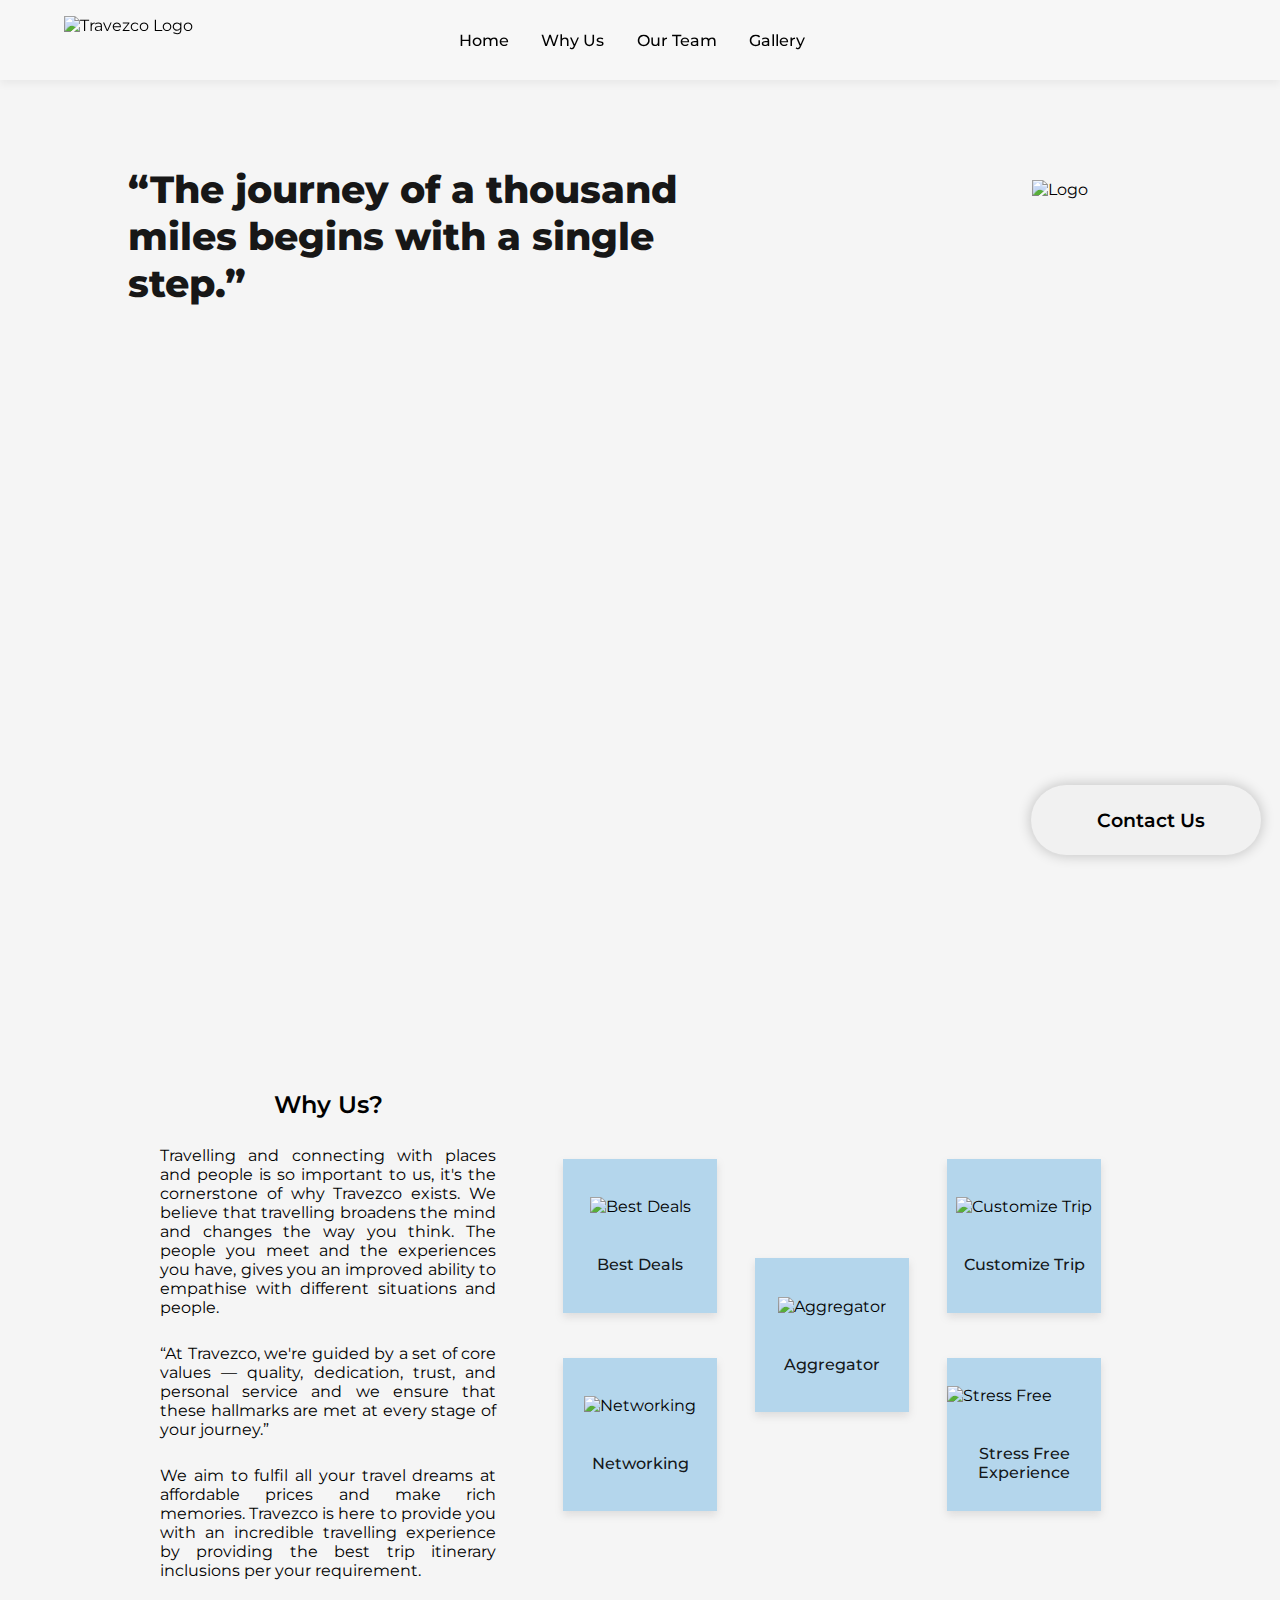
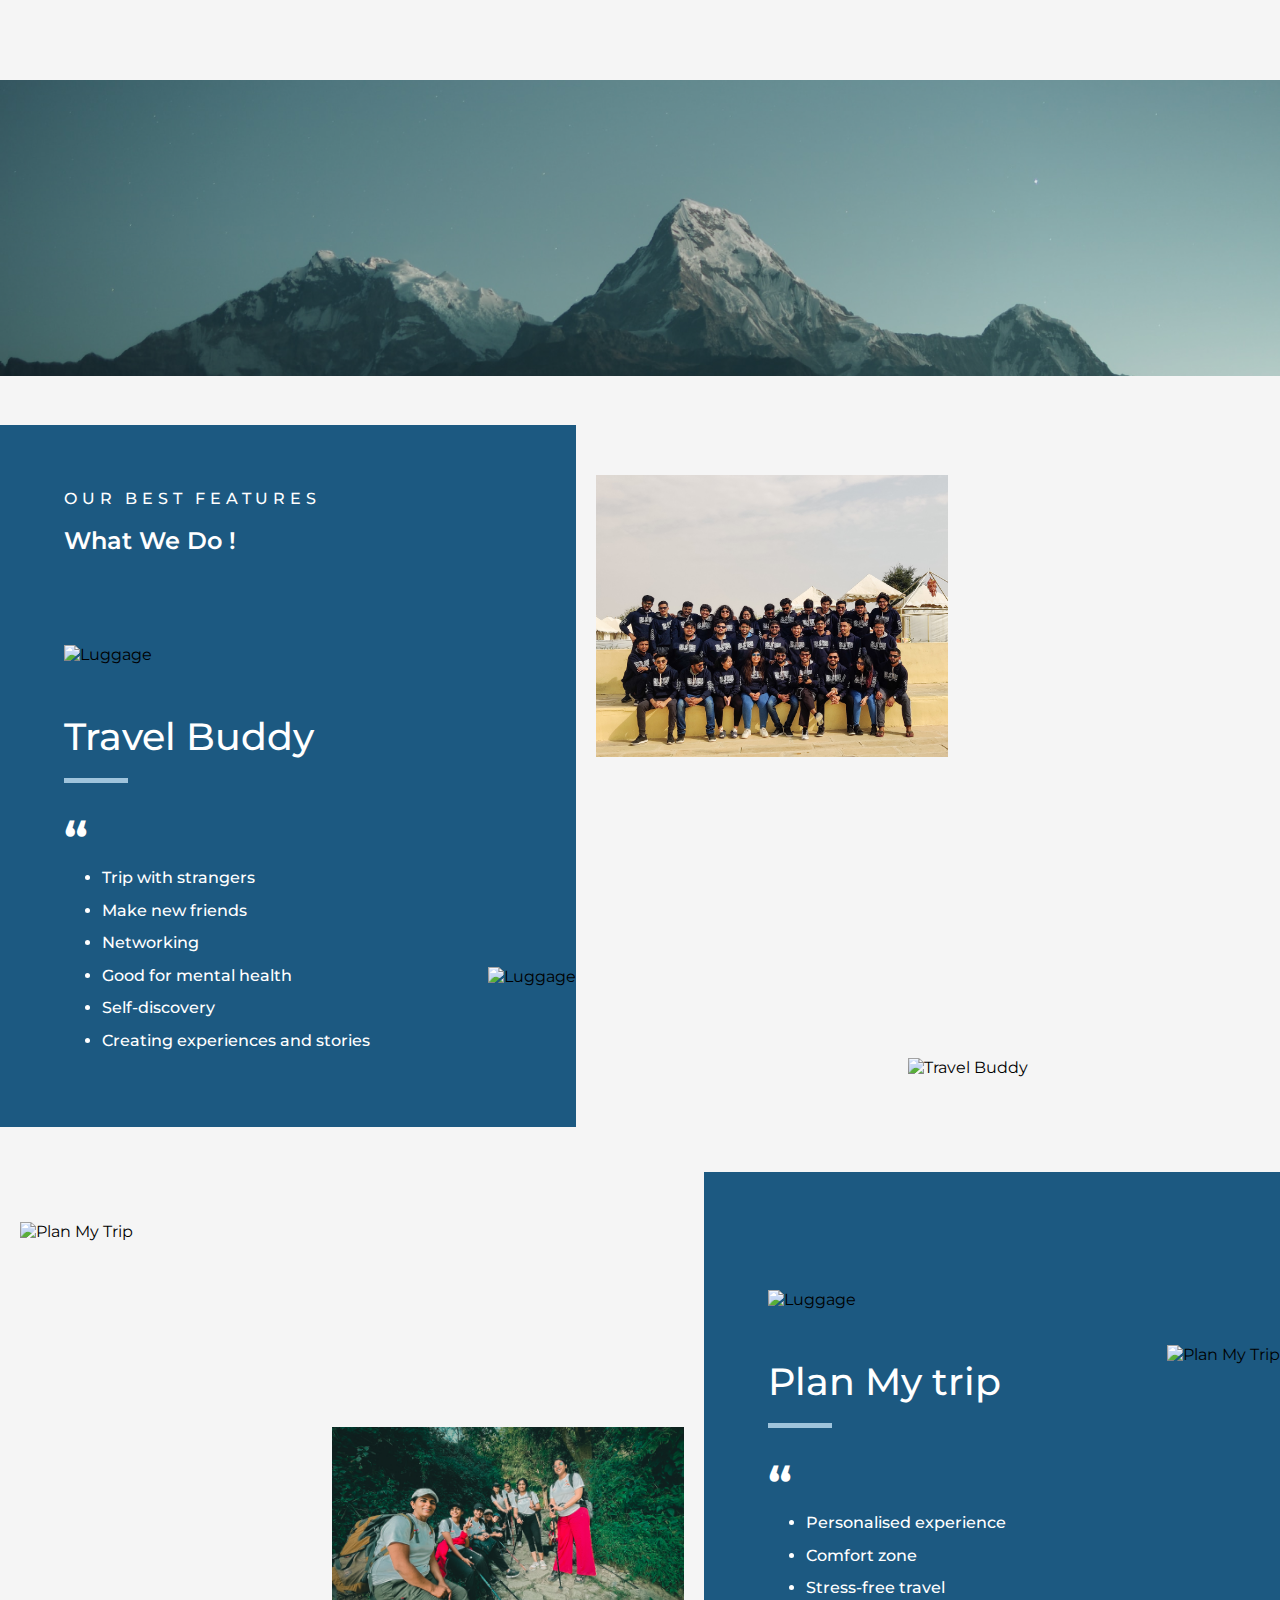
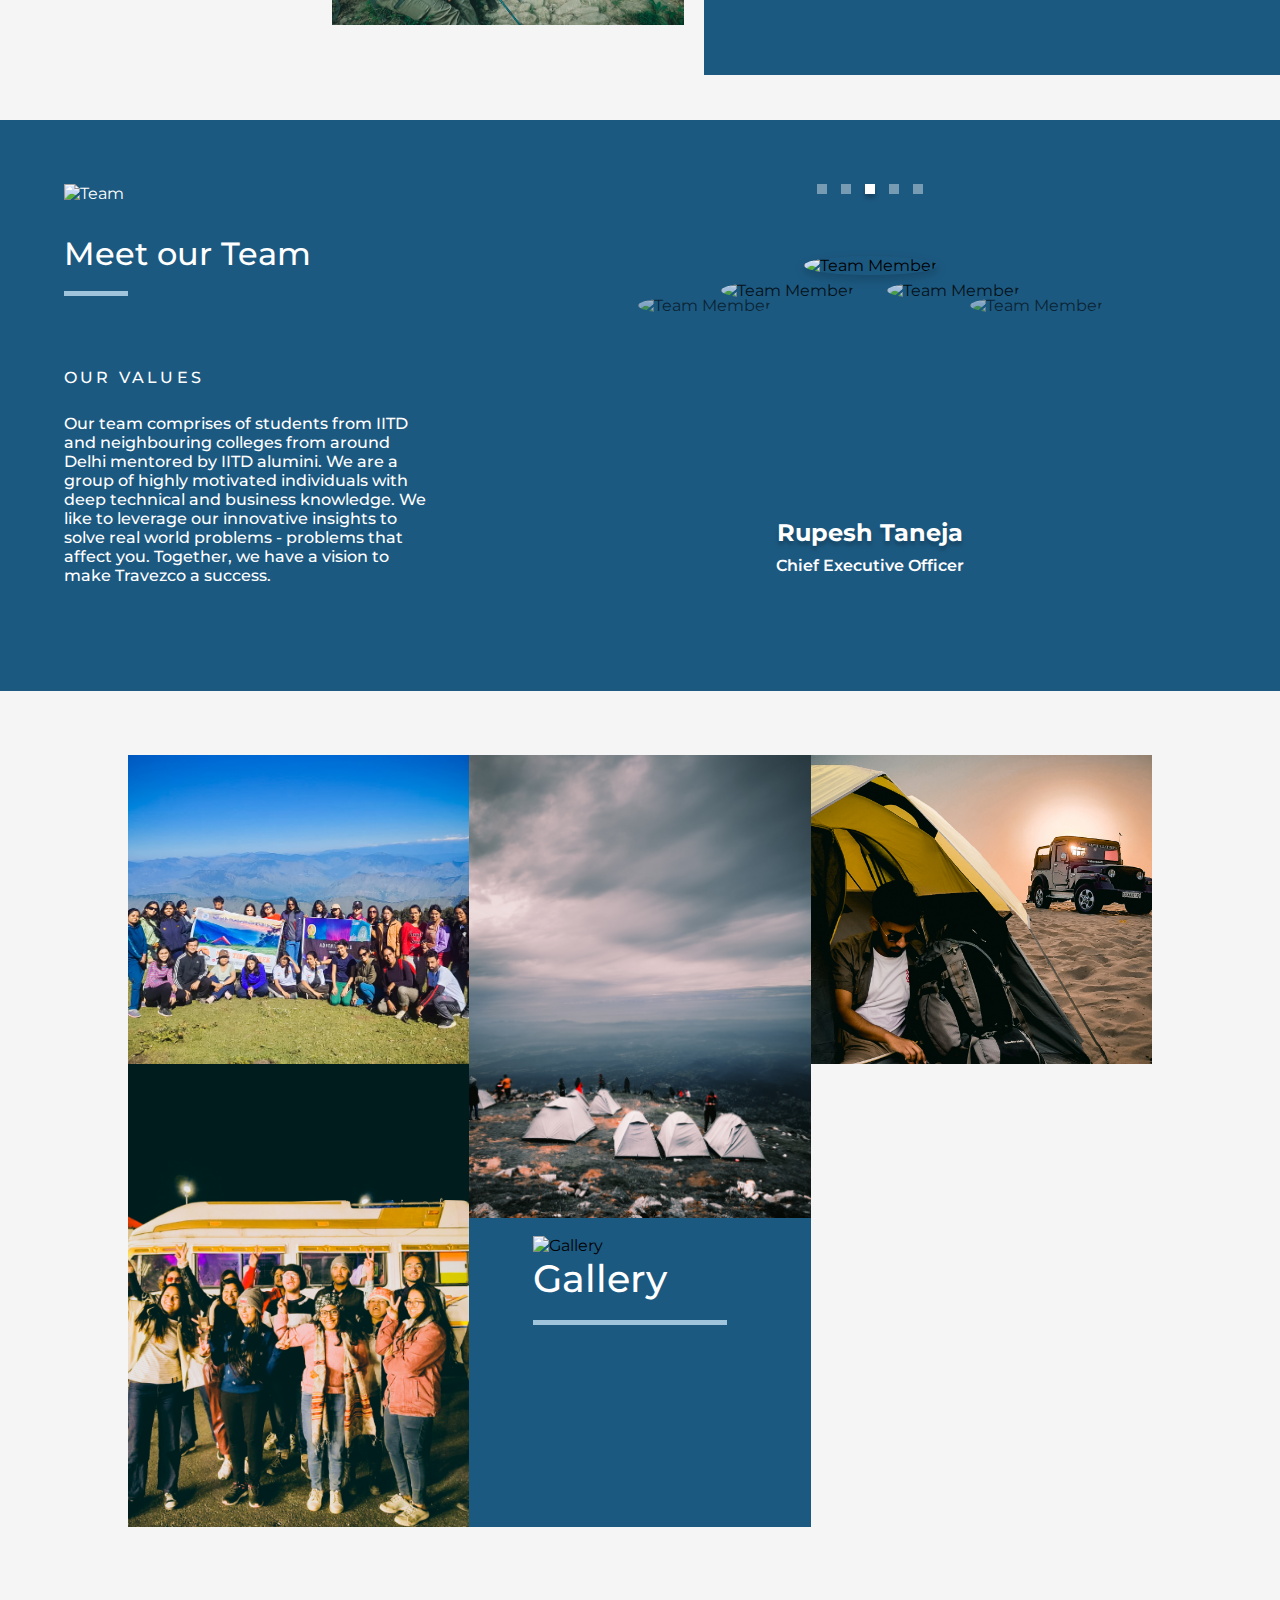
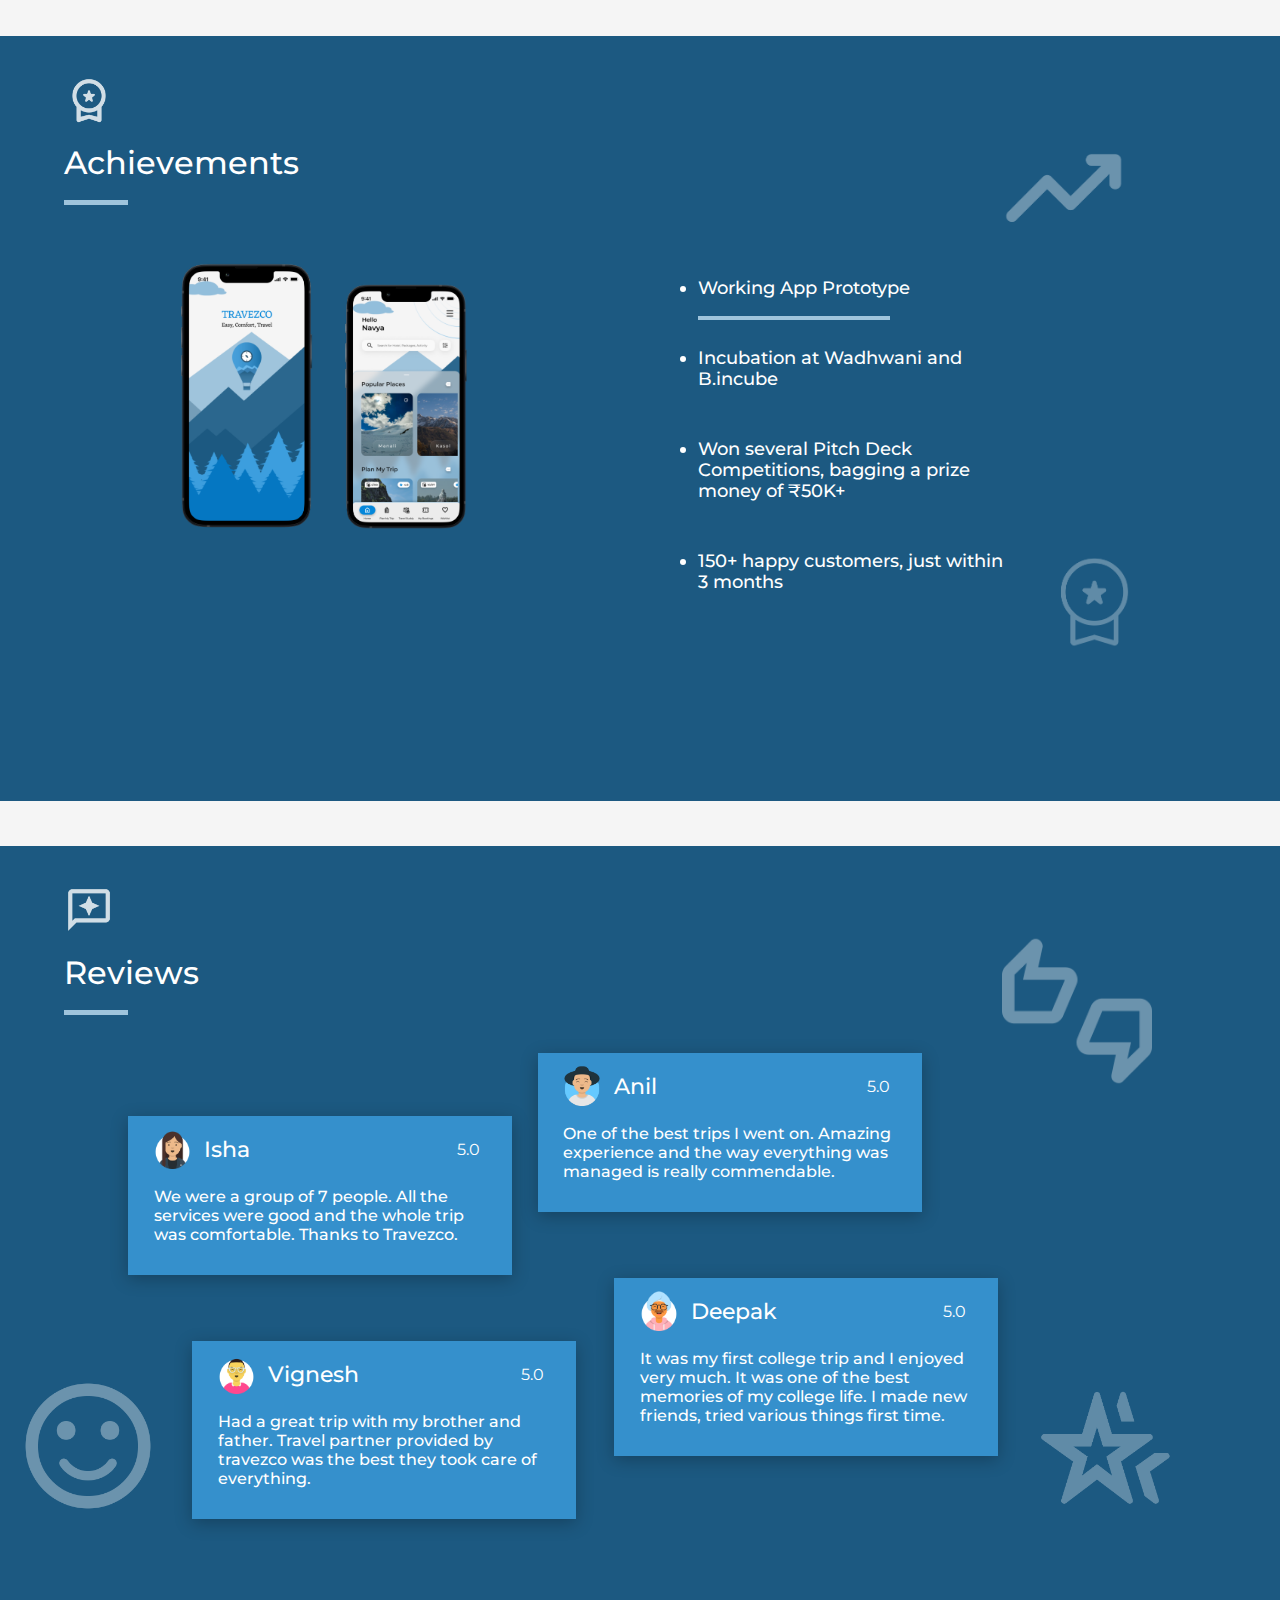
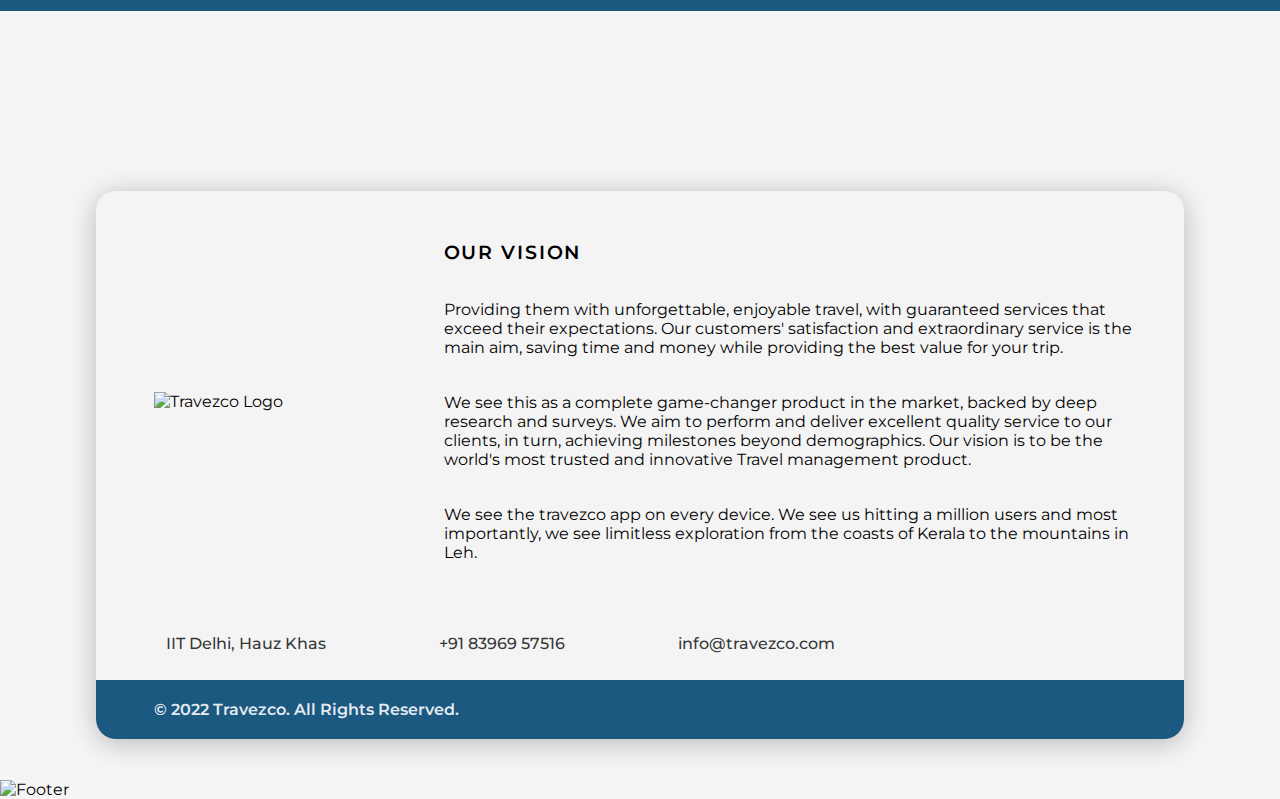
==== commit e4f4cd77: "Change user avatar" ====
--- a/index.html
+++ b/index.html
@@ -2,6 +2,7 @@
 <html lang="en">
 <head>
     <meta charset="UTF-8">
+    <meta name="description" content="“Pack your bags, we are going on vacation!!!” You've been waiting for this text from you best friends, right? But the spontaneity you want in life is not as easy as it seems to be. Drop all your worries on Travezco, because we, aim to fulfill all your travel dreams that make your memories rich. We have been providing excellent travel experiences for a considerable length of time through our cutting-edge carefully curated travel itineraries. We rouse our clients to carry on with a rich life, brimming with extraordinary travel encounters. Through our exceptionally crafted plans, we need to take you on an adventure where you personally enjoy the stunning magnificence of India and far-off terrains. How about we remind you indeed that we don't expect to just be your visit and travel specialists; rather we endeavour to be your vacation buddies until the end of time?">
     <meta http-equiv="X-UA-Compatible" content="IE=edge">
     <meta name="viewport" content="width=device-width, initial-scale=1.0">
     <link rel="shortcut icon" href="assets/favicon.png">
@@ -422,7 +423,7 @@
                 <div class="footer-contact-details">
                     <div class="footer-contact-detail">
                         <i class="fa-solid fa-location-dot"></i>
-                        <a href="https://goo.gl/maps/9ci1L2viMvRUED4PA" target="_blank">IIT Delhi, Hauz Khas</a>
+                        <a href="https://goo.gl/maps/1Ho4BMLWVzagQUJq5" target="_blank">IIT Delhi, Hauz Khas</a>
                     </div>
                     <div class="footer-contact-detail">
                         <i class="fa-solid fa-phone"></i>
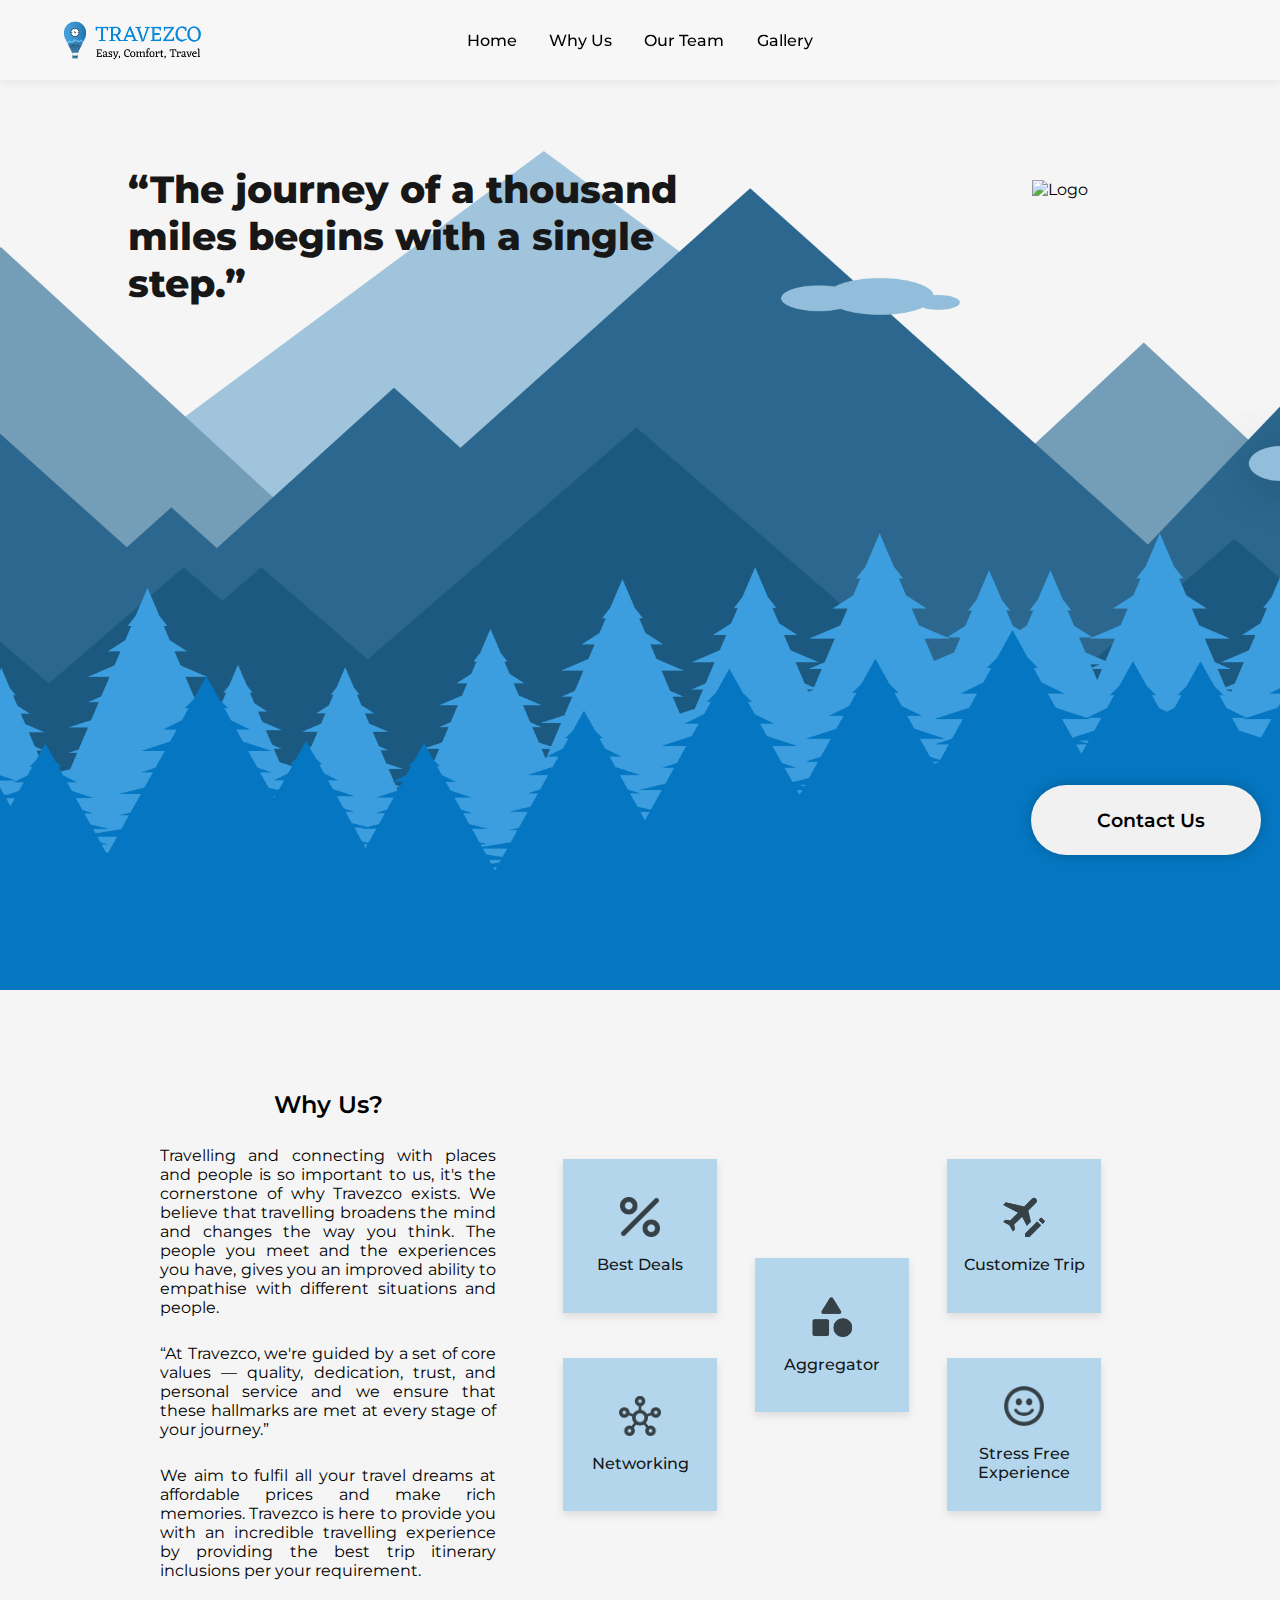
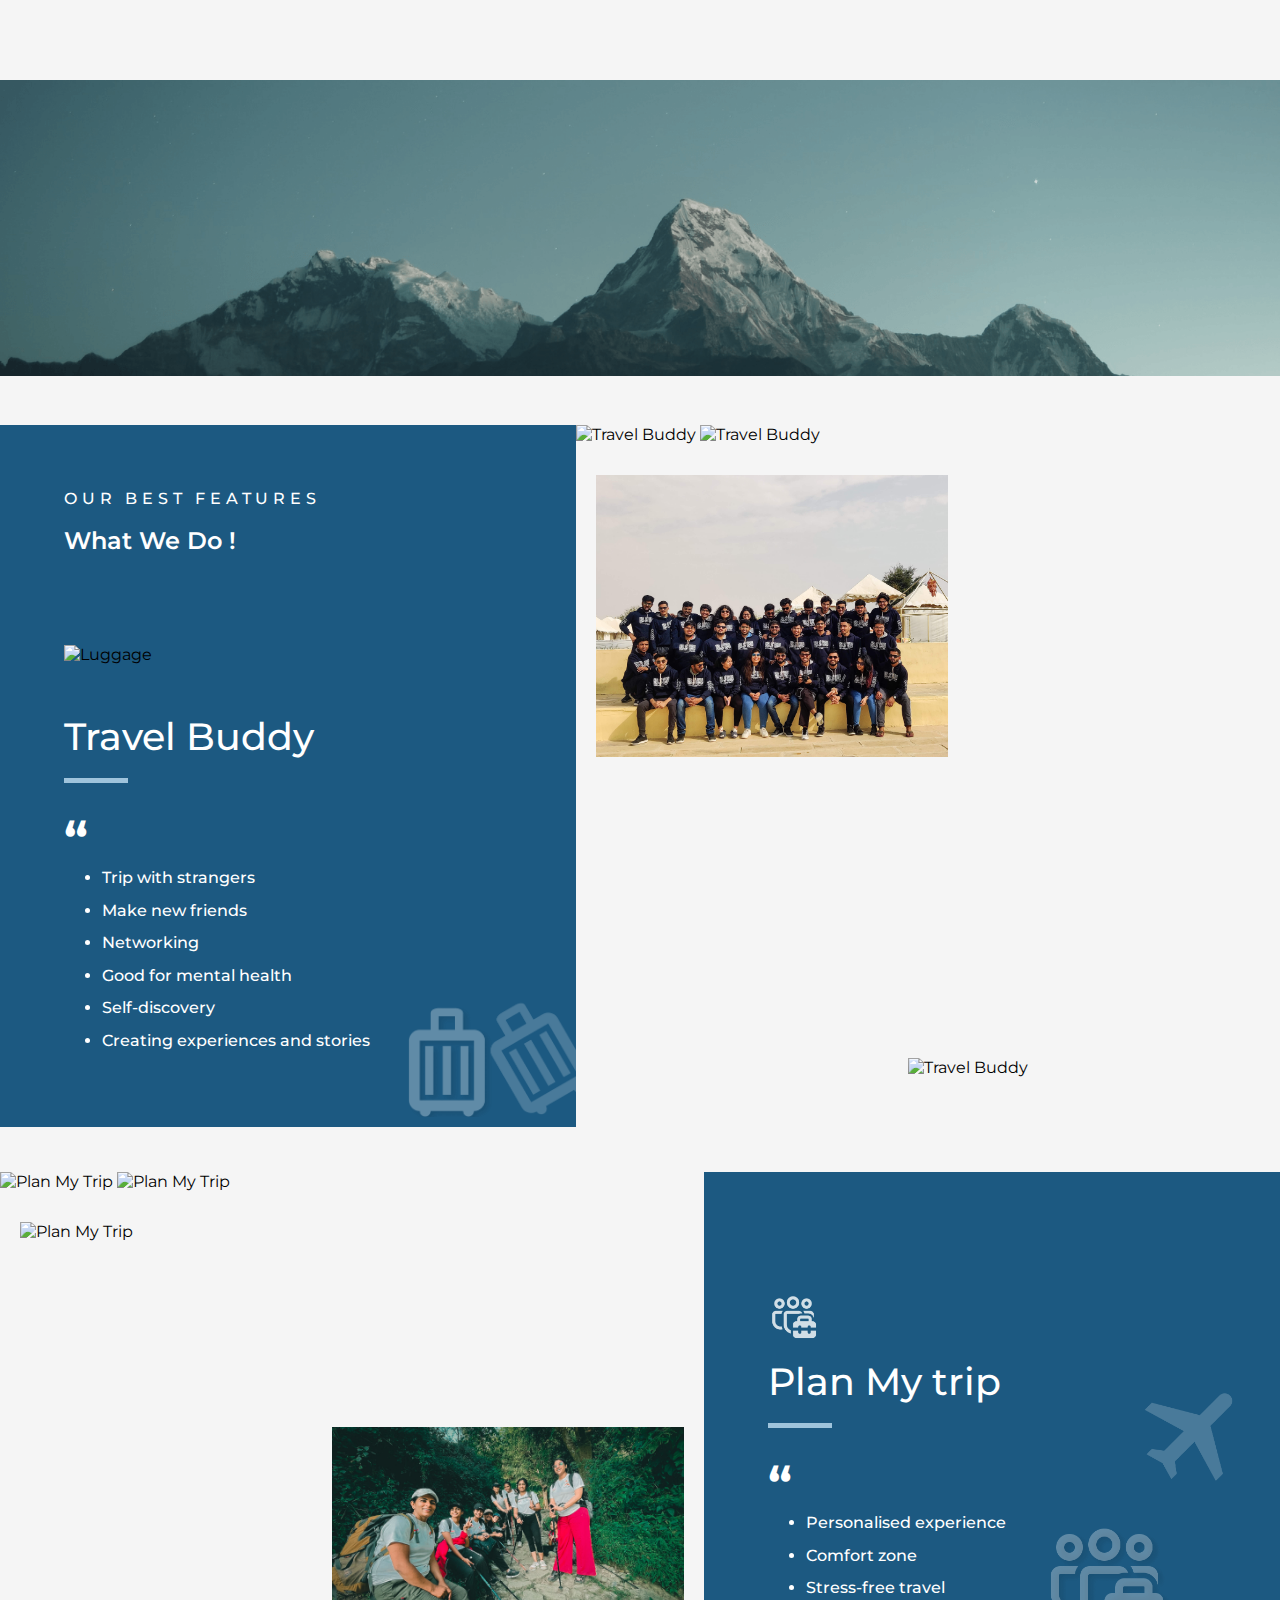
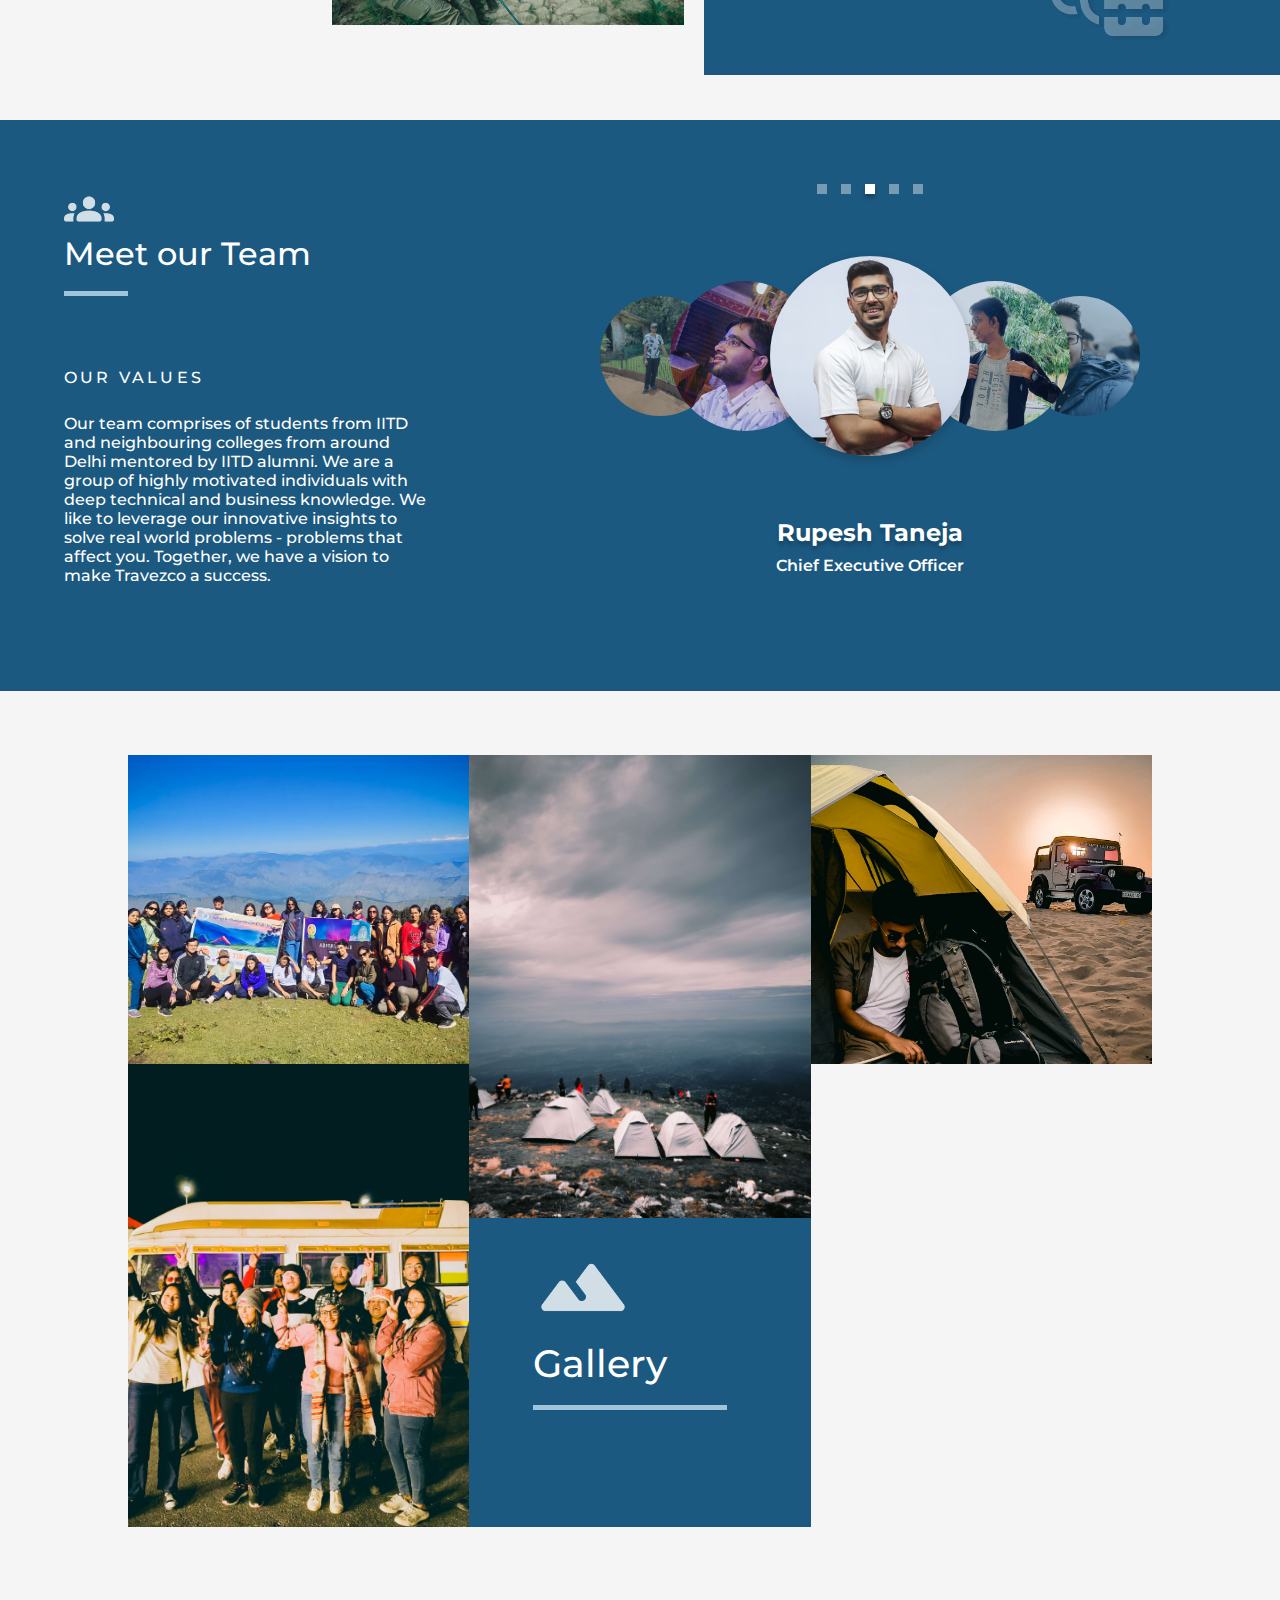
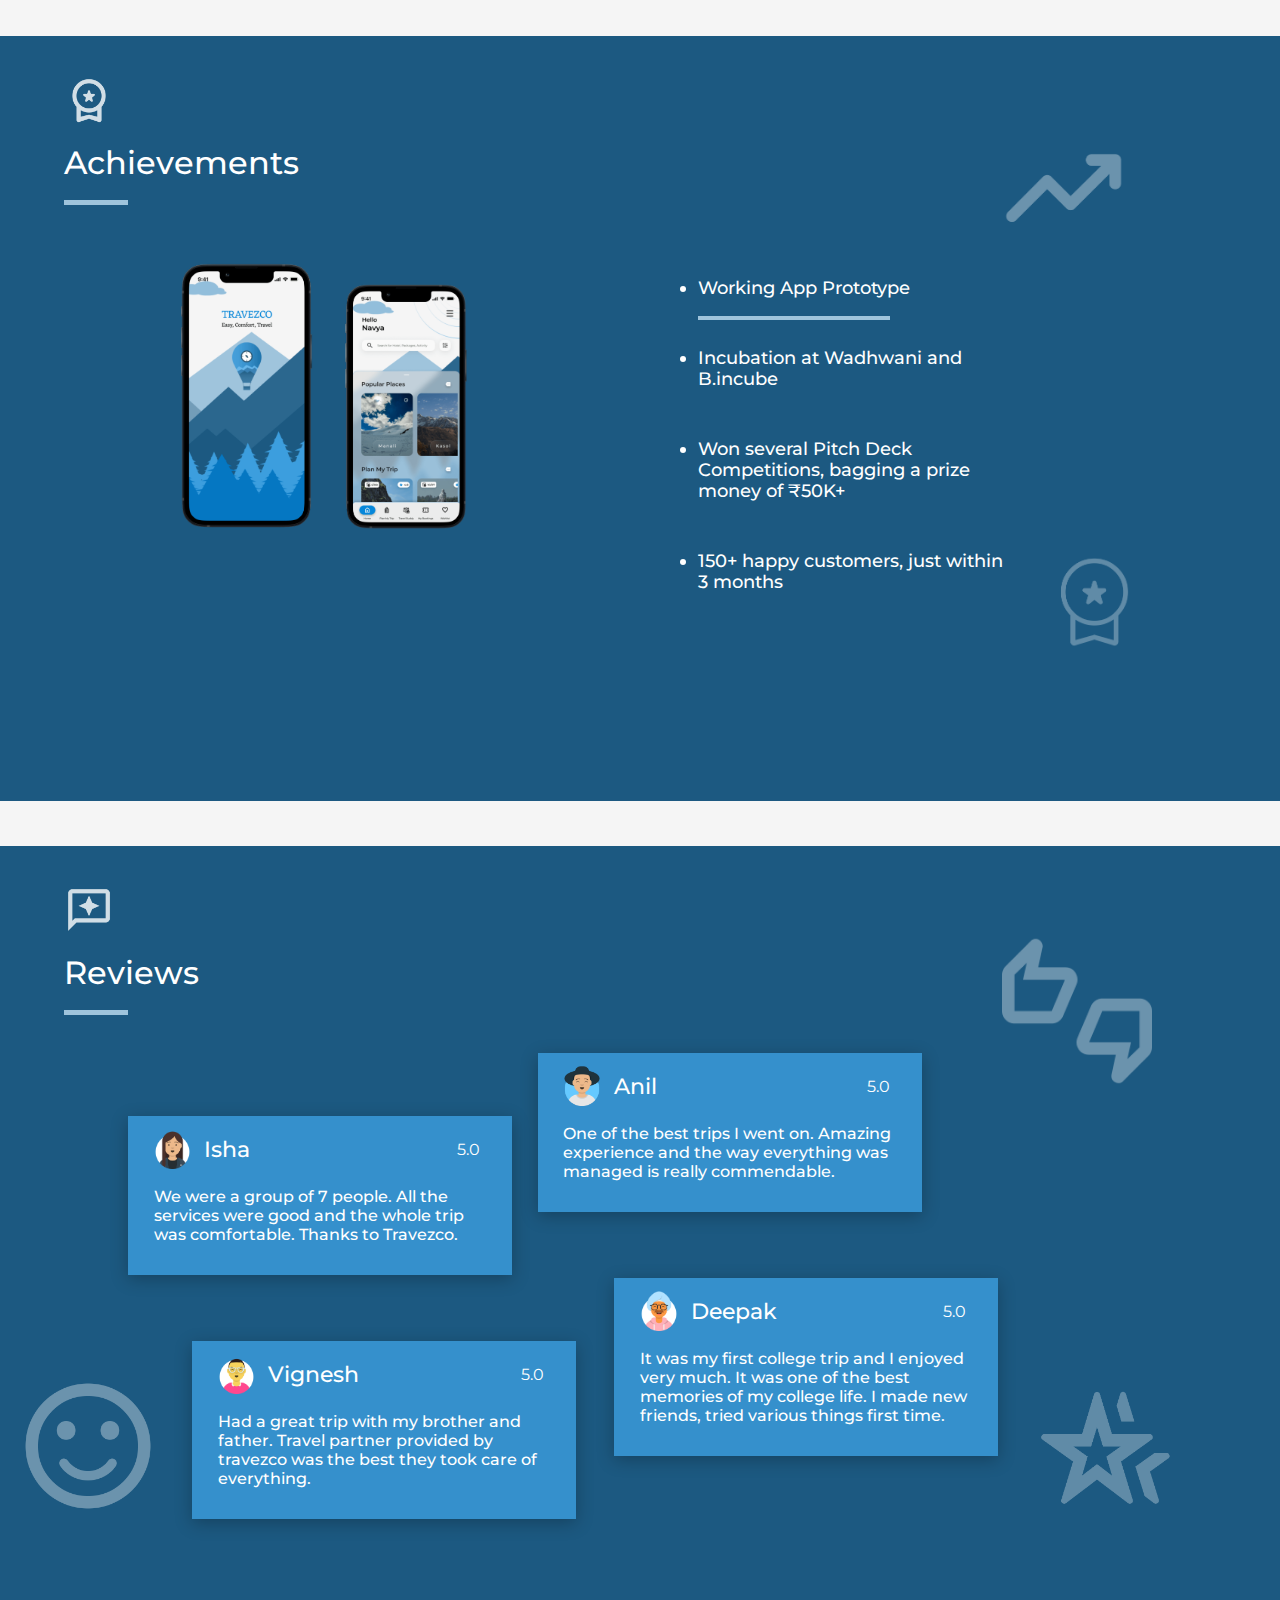
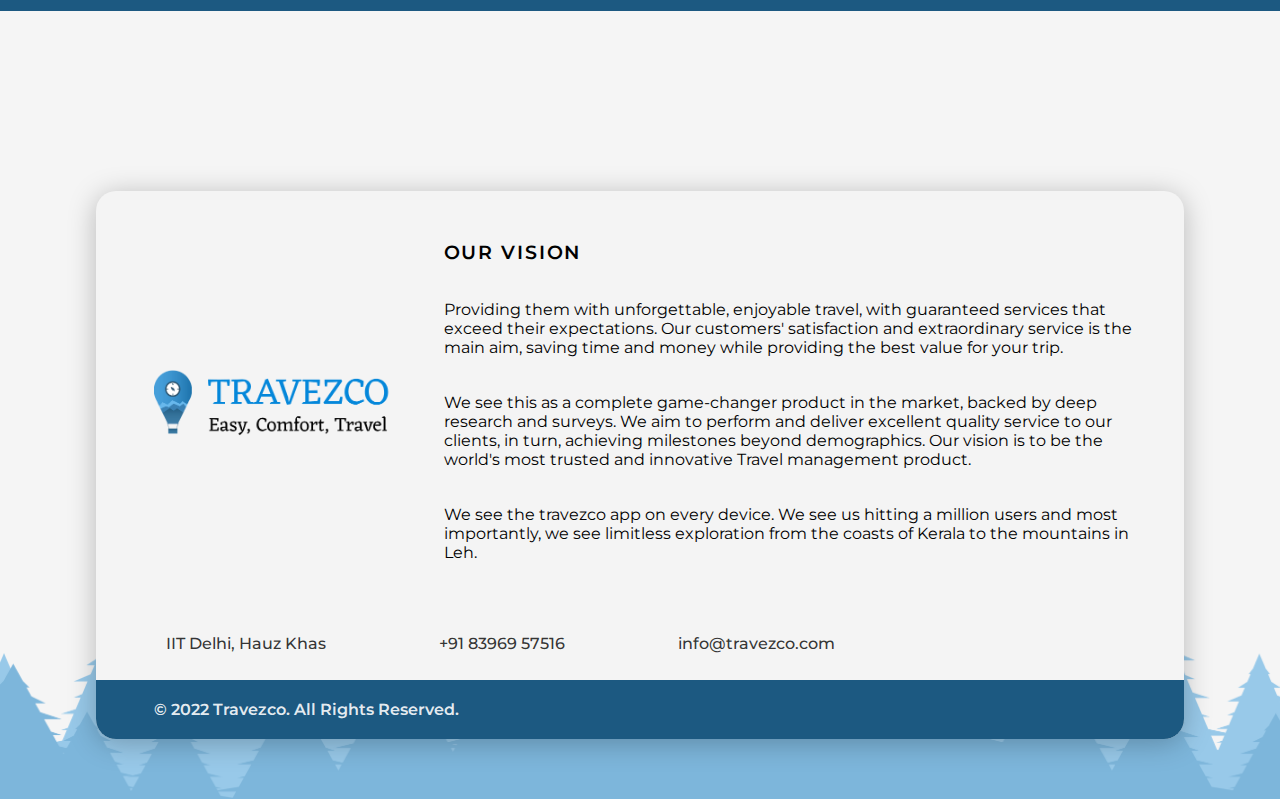
==== commit 70cc1311: "Alumni spelling" ====
--- a/index.html
+++ b/index.html
@@ -112,7 +112,7 @@
             <div class="video-image">
                 <img src="/assets/img/video-image.png" alt="Video">
             </div>
-            <a href="https://www.youtube.com/watch?v=dQw4w9WgXcQ" target="_blank"><i class="fa-solid fa-circle-play"></i></a>
+            <a href="https://youtu.be/YW3Uoe976Nc" target="_blank"><i class="fa-solid fa-circle-play"></i></a>
         </div>
         <div class="what-we-do">
             <div class="travel-buddy">
@@ -142,12 +142,16 @@
                 <div class="travel-buddy-right">
                     <img src="/assets/img/buddy-1.jpg" alt="Travel Buddy" class="buddy-image-1">
                     <img src="/assets/img/buddy-2.jpg" alt="Travel Buddy" class="buddy-image-2">
+                    <img src="/assets/img/buddy-3.jpg" alt="Travel Buddy" class="buddy-image-3">
+                    <img src="/assets/img/buddy-4.jpg" alt="Travel Buddy" class="buddy-image-4">
                 </div>
             </div>
             <div class="plan-my-trip">
                 <div class="plan-my-trip-left">
                     <img src="/assets/img/plan-1.jpg" alt="Plan My Trip" class="plan-image-1">
                     <img src="/assets/img/plan-2.jpg" alt="Plan My Trip" class="plan-image-2">
+                    <img src="/assets/img/plan-3.jpg" alt="Plan My Trip" class="plan-image-3">
+                    <img src="/assets/img/plan-4.jpg" alt="Plan My Trip" class="plan-image-4">
                 </div>
                 <div class="plan-my-trip-right">
                     <div class="luggage-icon">
@@ -178,7 +182,7 @@
                 <div class="meet-our-team-underline"></div>
                 <div class="team-values">
                     <h3>Our Values</h3>
-                    <p>Our team comprises of students from IITD and neighbouring colleges from around Delhi mentored by IITD alumini. We are a group of highly motivated individuals with deep technical and business knowledge. We like to leverage our innovative insights to solve real world problems - problems that affect you. Together, we have a vision to make Travezco a success.</p>
+                    <p>Our team comprises of students from IITD and neighbouring colleges from around Delhi mentored by IITD alumni. We are a group of highly motivated individuals with deep technical and business knowledge. We like to leverage our innovative insights to solve real world problems - problems that affect you. Together, we have a vision to make Travezco a success.</p>
                 </div>
             </div>
             <div class="meet-our-team-right">
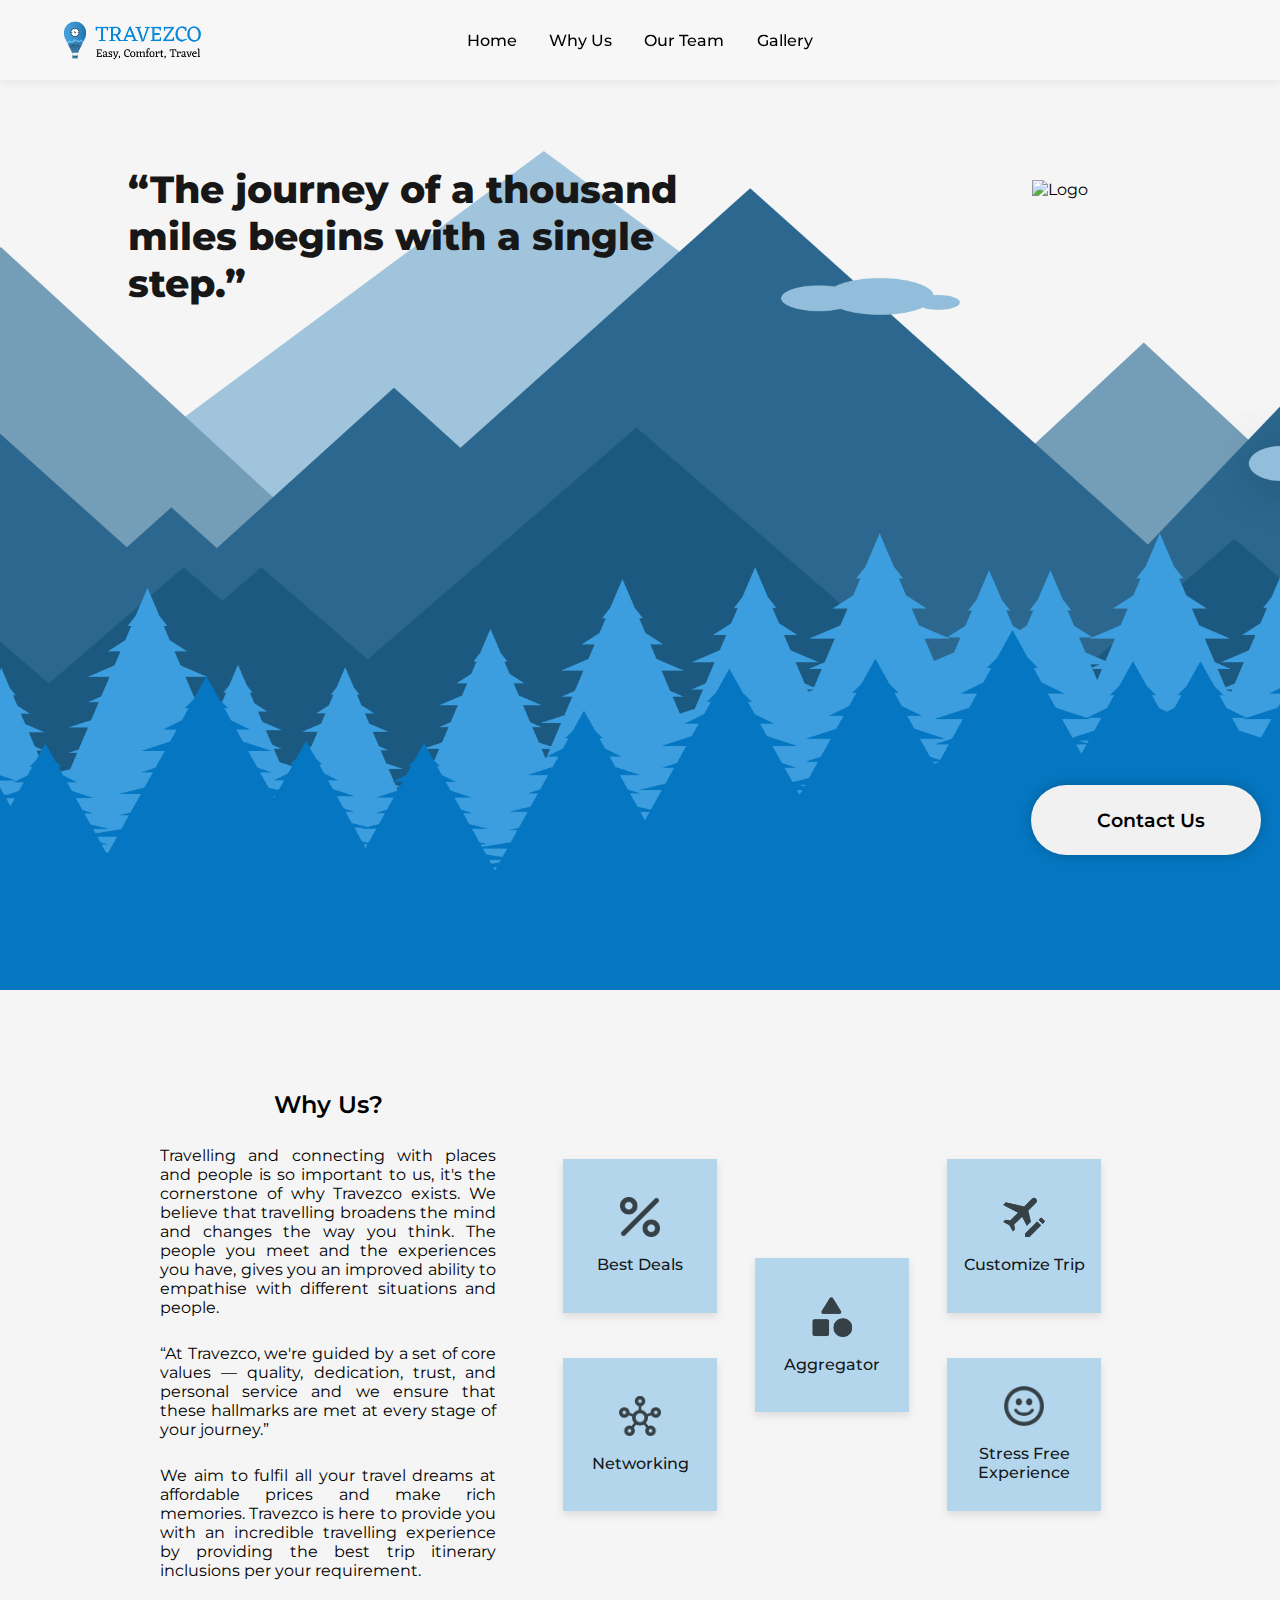
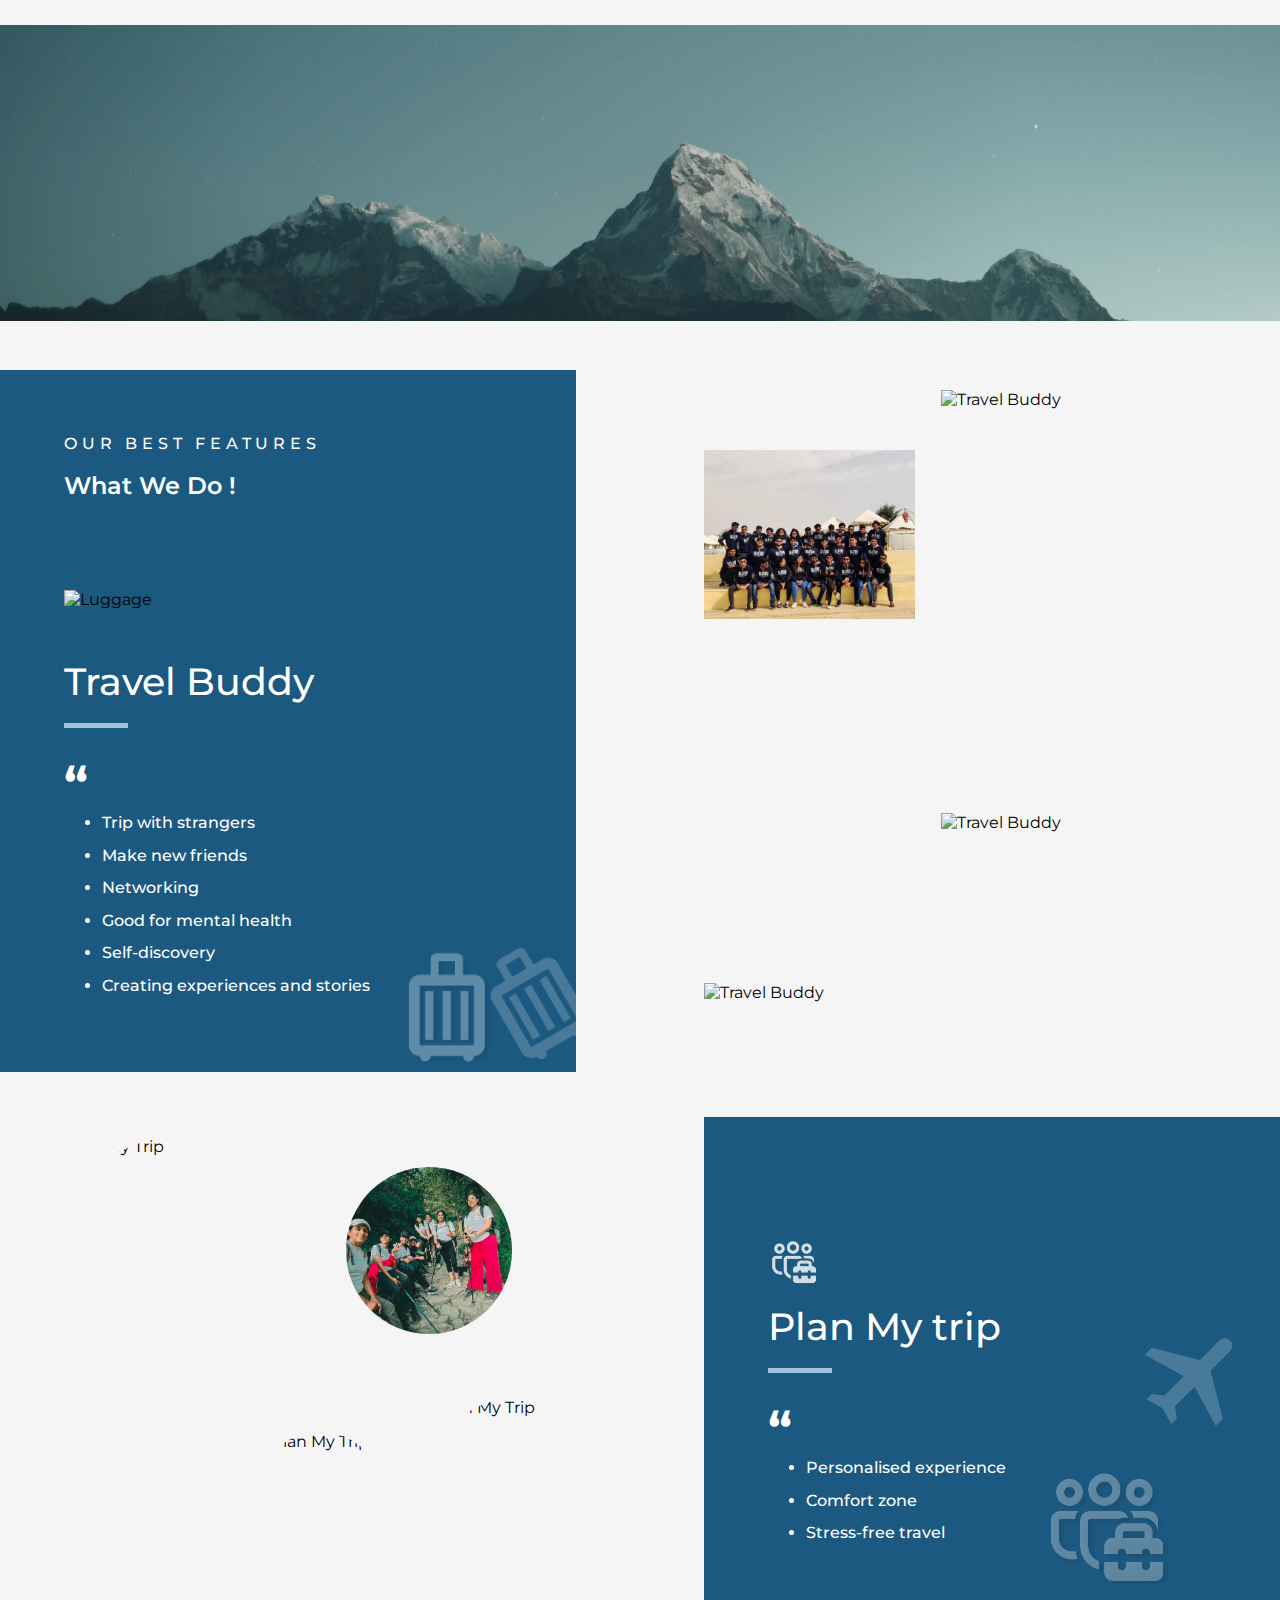
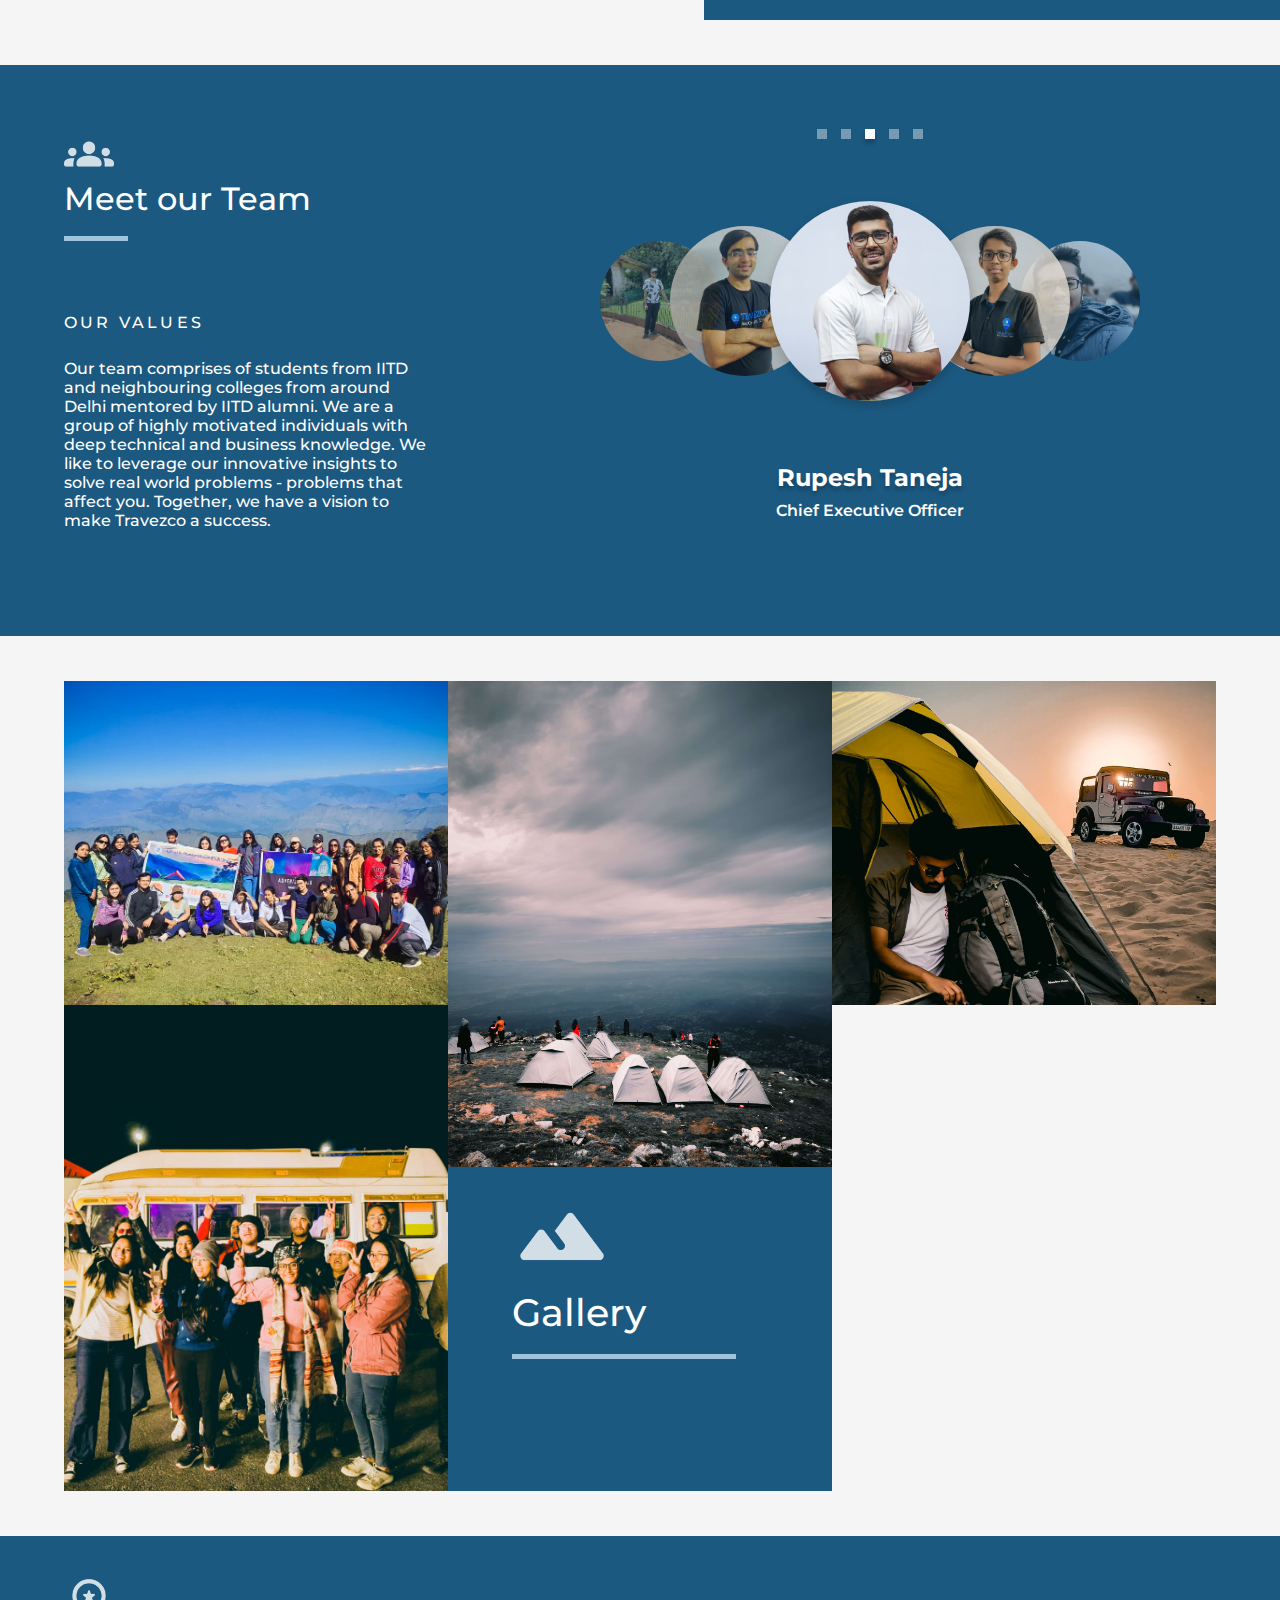
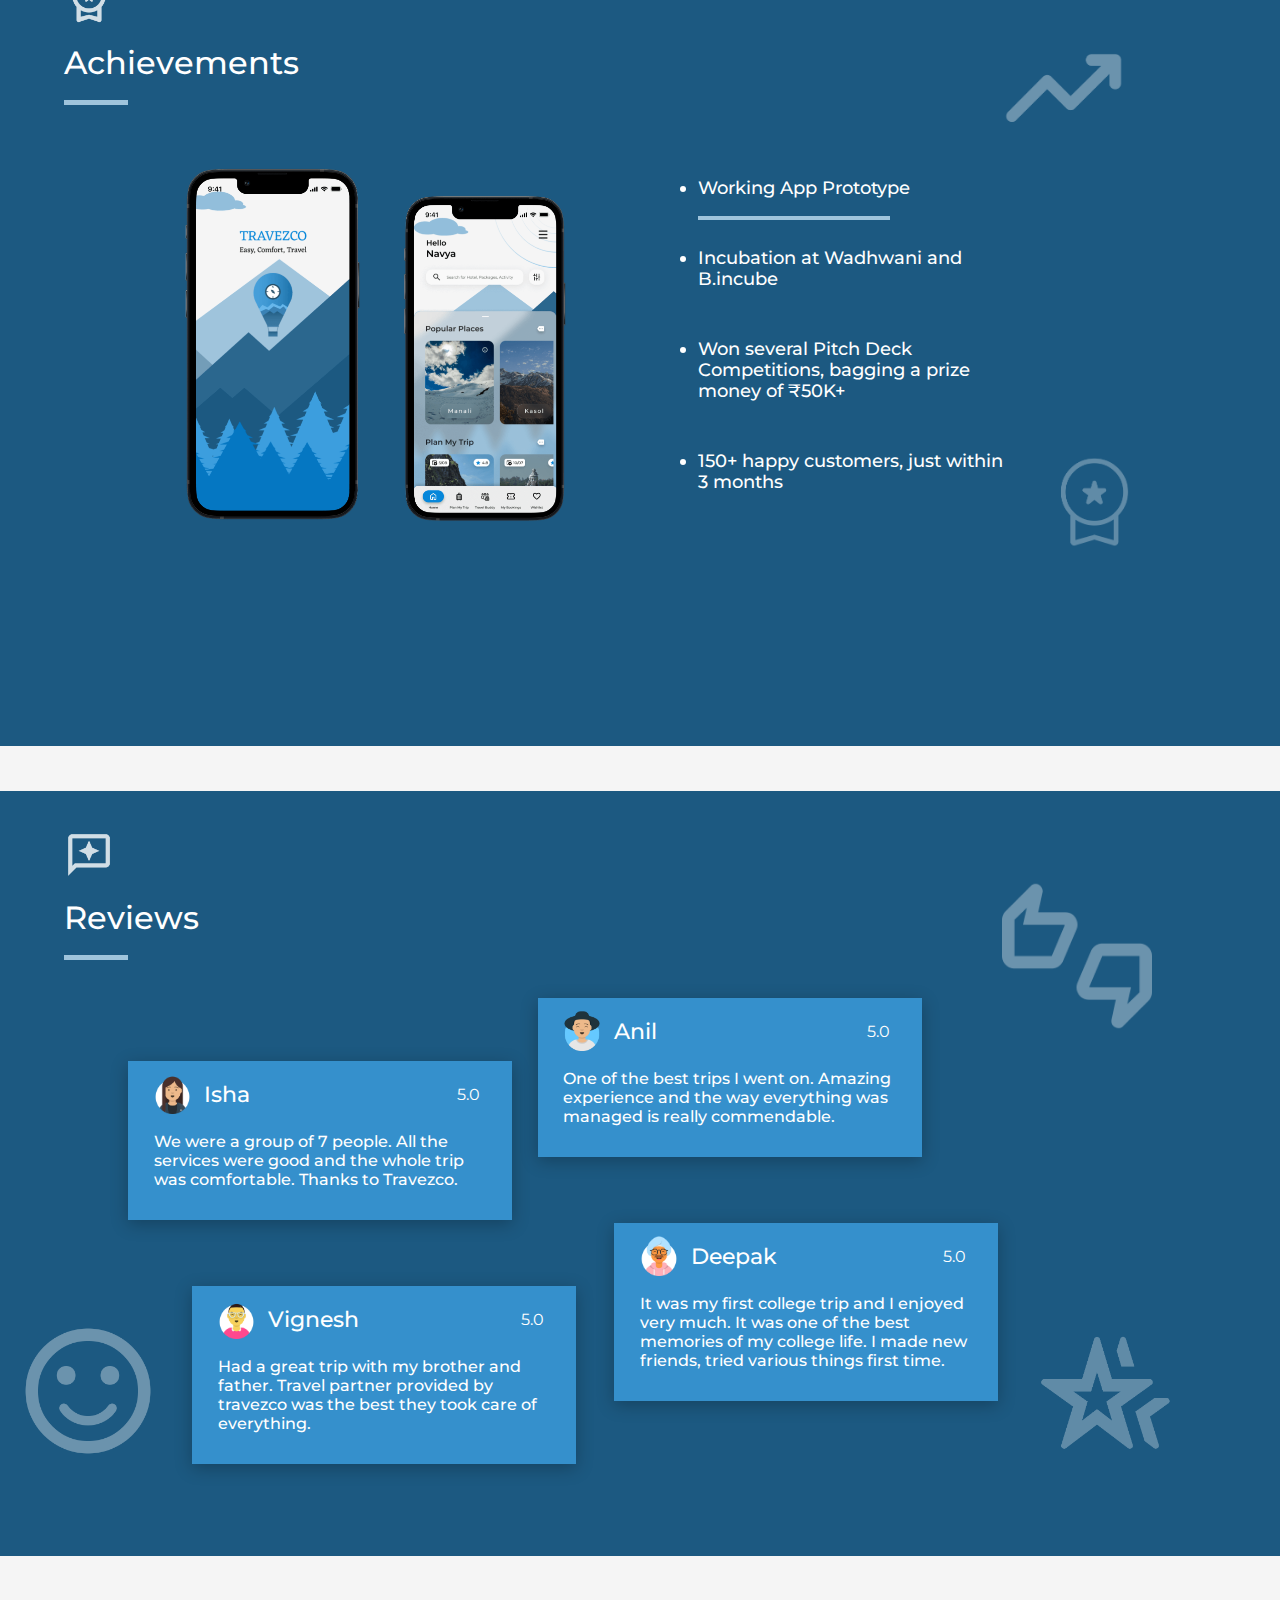
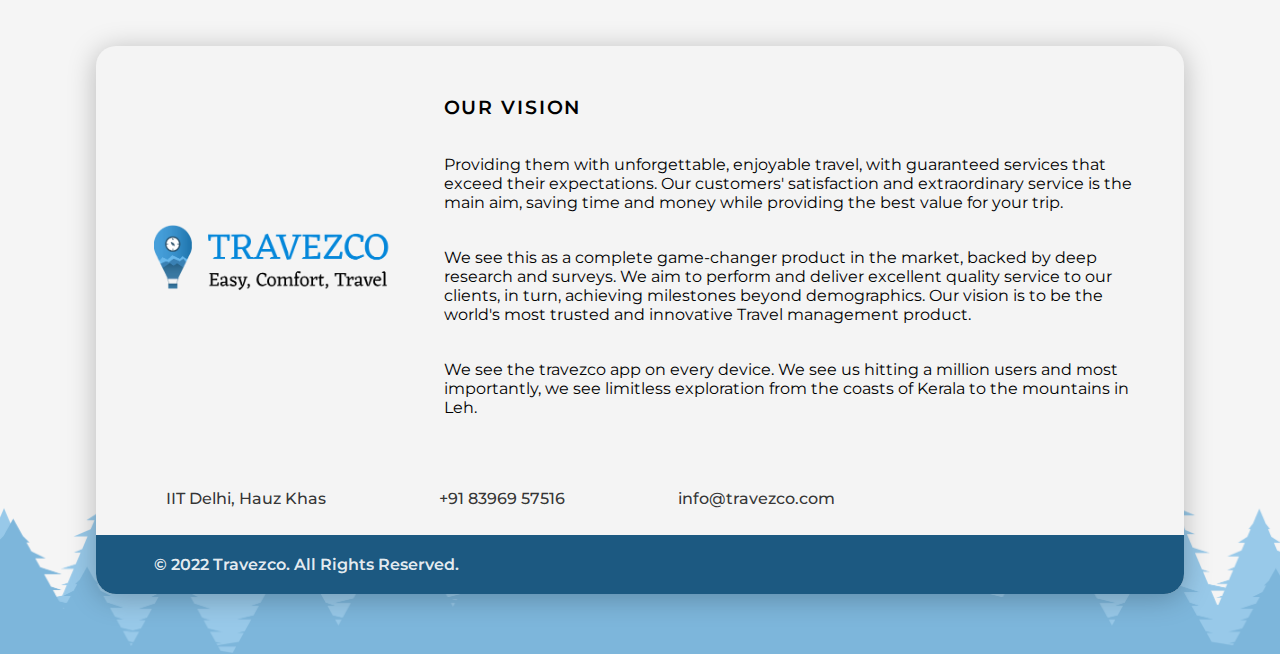
==== commit a9ee758a: "Some more changes 🥲" ====
--- a/index.html
+++ b/index.html
@@ -335,70 +335,78 @@
                 <h2>Reviews</h2>
                 <div class="reviews-underline"></div>
             </div>
-            <div class="review-card" id="review-card-1">
-                <div class="review-header">
-                    <div class="review-user">
-                        <img src="/assets/img/icons/user-1.png" alt="User">
-                        <p>Isha</p>
-                        <i class="fa-solid fa-circle-check"></i>
-                    </div>
-                    <div class="review-rating">
-                        <p>5.0</p>
-                        <i class="fa-solid fa-star"></i>
-                    </div>
-                </div>
-                <div class="review-body">
-                    We were a group of 7 people. All the services were good and the whole trip was comfortable. Thanks to Travezco.
-                </div>
-            </div>
-            <div class="review-card" id="review-card-2">
-                <div class="review-header">
-                    <div class="review-user">
-                        <img src="/assets/img/icons/user-2.png" alt="User">
-                        <p>Anil</p>
-                        <i class="fa-solid fa-circle-check"></i>
-                    </div>
-                    <div class="review-rating">
-                        <p>5.0</p>
-                        <i class="fa-solid fa-star"></i>
-                    </div>
-                </div>
-                <div class="review-body">
-                    One of the best trips I went on. Amazing experience and the way everything was managed is really commendable. 
-                </div>
-            </div>
-            <div class="review-card" id="review-card-3">
-                <div class="review-header">
-                    <div class="review-user">
-                        <img src="/assets/img/icons/user-3.png" alt="User">
-                        <p>Vignesh</p>
-                        <i class="fa-solid fa-circle-check"></i>
-                    </div>
-                    <div class="review-rating">
-                        <p>5.0</p>
-                        <i class="fa-solid fa-star"></i>
-                    </div>
-                </div>
-                <div class="review-body">
-                    Had a great trip with my brother and father. Travel partner provided by travezco was the best they took care of everything.
-                </div>
-            </div>
-            <div class="review-card" id="review-card-4">
-                <div class="review-header">
-                    <div class="review-user">
-                        <img src="/assets/img/icons/user-4.png" alt="User">
-                        <p>Deepak</p>
-                        <i class="fa-solid fa-circle-check"></i>
-                    </div>
-                    <div class="review-rating">
-                        <p>5.0</p>
-                        <i class="fa-solid fa-star"></i>
-                    </div>
-                </div>
-                <div class="review-body">
-                    It was my first college trip and I enjoyed very much. It was one of the best memories of my college life. I made new friends, tried various things first time.
-                </div>
-            </div>
+            <a href="https://goo.gl/maps/xMo6CVsrehGhkiak7" target="_blank">
+                <div class="review-card" id="review-card-1">
+                    <div class="review-header">
+                        <div class="review-user">
+                            <img src="/assets/img/icons/user-1.png" alt="User">
+                            <p>Isha</p>
+                            <i class="fa-solid fa-circle-check"></i>
+                        </div>
+                        <div class="review-rating">
+                            <p>5.0</p>
+                            <i class="fa-solid fa-star"></i>
+                        </div>
+                    </div>
+                    <div class="review-body">
+                        We were a group of 7 people. All the services were good and the whole trip was comfortable. Thanks to Travezco.
+                    </div>
+                </div>
+            </a>    
+            <a href="https://goo.gl/maps/TtdbEAVwx2kv7vox7" target="_blank">
+                <div class="review-card" id="review-card-2">
+                    <div class="review-header">
+                        <div class="review-user">
+                            <img src="/assets/img/icons/user-2.png" alt="User">
+                            <p>Anil</p>
+                            <i class="fa-solid fa-circle-check"></i>
+                        </div>
+                        <div class="review-rating">
+                            <p>5.0</p>
+                            <i class="fa-solid fa-star"></i>
+                        </div>
+                    </div>
+                    <div class="review-body">
+                        One of the best trips I went on. Amazing experience and the way everything was managed is really commendable. 
+                    </div>
+                </div>
+            </a>
+            <a href="https://goo.gl/maps/3ryhnk6N6NzFhB327" target="_blank">
+                <div class="review-card" id="review-card-3">
+                    <div class="review-header">
+                        <div class="review-user">
+                            <img src="/assets/img/icons/user-3.png" alt="User">
+                            <p>Vignesh</p>
+                            <i class="fa-solid fa-circle-check"></i>
+                        </div>
+                        <div class="review-rating">
+                            <p>5.0</p>
+                            <i class="fa-solid fa-star"></i>
+                        </div>
+                    </div>
+                    <div class="review-body">
+                        Had a great trip with my brother and father. Travel partner provided by travezco was the best they took care of everything.
+                    </div>
+                </div>
+            </a>
+            <a href="https://goo.gl/maps/HSptazXfDzsRoEhq7" target="_blank">
+                <div class="review-card" id="review-card-4">
+                    <div class="review-header">
+                        <div class="review-user">
+                            <img src="/assets/img/icons/user-4.png" alt="User">
+                            <p>Deepak</p>
+                            <i class="fa-solid fa-circle-check"></i>
+                        </div>
+                        <div class="review-rating">
+                            <p>5.0</p>
+                            <i class="fa-solid fa-star"></i>
+                        </div>
+                    </div>
+                    <div class="review-body">
+                        It was my first college trip and I enjoyed very much. It was one of the best memories of my college life. I made new friends, tried various things first time.
+                    </div>
+                </div>
+            </a>
             <div class="review-thumbs review-bg-icons">
                 <img src="/assets/img/icons/review-thumbs.png" alt="Reviews">
             </div>
--- a/assets/css/style.css
+++ b/assets/css/style.css
@@ -50,6 +50,11 @@
     text-decoration: none;
     color: black;
     font-weight: 500;
+    transition: 0.25s;
+}
+
+.nav-links ul li a:hover {
+    color: #0487DA;
 }
 
 .nav-social {
@@ -255,6 +260,8 @@
     .contact-us {
         bottom: 5vh;
         width: 70px;
+        position: fixed;
+        z-index: 100;
     }
     .contact-details {
         flex-direction: column;
@@ -349,6 +356,8 @@
 @media (max-width: 865px) {
     .why-us {
         flex-direction: column;
+        padding-top: 8vh;
+        width: 90%;
     }
     .why-us-desc {
         width: 100%;
@@ -371,7 +380,7 @@
 .video {
     width: 100%;
     position: relative;
-    margin-top: 100px;
+    margin-top: 5vh;
 }
 
 .video-image {
@@ -510,19 +519,31 @@
 }
 
 .travel-buddy-right img {
-    width: 50%;
+    width: 30%;
 }
 
 .buddy-image-1 {
     position: absolute;
-    left: 20px;
-    top: 50px;
+    left: 10vw;
+    top: 80px;
 }
 
 .buddy-image-2 {
     position: absolute;
-    bottom: 50px;
-    right: 20px;
+    top: 20px;
+    right: 10vw;
+}
+
+.buddy-image-3 {
+    position: absolute;
+    bottom: 70px;
+    left: 10vw;
+}
+
+.buddy-image-4 {
+    position: absolute;
+    top: 443px;
+    right: 10vw;
 }
 
 .plan-my-trip {
@@ -536,21 +557,38 @@
 }
 
 .plan-my-trip-left img {
-    width: 50%;
+    border-radius: 50%;
+    position: absolute;
+    width: 30%;
+    object-fit: cover;
 }
 
 .plan-image-1 {
-    position: absolute;
-    left: 20px;
+    height: 20vw;
+    width: 20vw !important;
+    left: 4vw;
+    top: 20px;
+}
+
+.plan-image-2 {
+    height: 13vw;
+    width: 13vw !important;
     top: 50px;
-    height: 80%;
-    width: auto !important;
-}
-
-.plan-image-2 {
-    position: absolute;
-    bottom: 50px;
-    right: 20px;
+    right: 15vw;
+}
+
+.plan-image-3 {
+    height: 10vw;
+    width: 10vw !important;
+    bottom: 60px;
+    left: 20vw;
+}
+
+.plan-image-4 {
+    height: 15vw;
+    width: 15vw !important;
+    bottom: 30px;
+    right: 7vw;
 }
 
 .plan-my-trip-right {
@@ -599,19 +637,29 @@
     .travel-buddy-right {
         width: 95%;
         padding: 50px;
-        height: 80vh;
+        height: 62vh;
     }
     .travel-buddy-right img {
-        width: 100%;
+        width: 46%;
     }
     .buddy-image-1 {
-        left: 0;
-        top: 10px;
+        left: 5vw;
+        top: 20px;
     }
     .buddy-image-2 {
-        left: 0;
-        top: 45vh;
+        top: 20px;
         bottom: 0;
+        right: 0;
+    }
+    .buddy-image-3 {
+        left: 5vw;
+        bottom: 0px;
+        height: 24.8vh;
+        object-fit: cover;
+    }
+    .buddy-image-4 {
+        top: auto;
+        bottom: 0px;
         right: 0;
     }
     .plan-my-trip {
@@ -622,23 +670,34 @@
         margin-left: 5%;
         position: relative;
         order: 2;
-        height: 100vh;
+        height: 50vh;
     }
     .plan-my-trip-left img {
-        width: 100%;
+        width: 35%;
     }
     .plan-image-1 {
-        left: auto;
-        right: 0px;
-        height: auto;
+        width: 50vw !important;
+        height: 50vw !important;
         top: 10px;
-        width: 95vw !important;
+        left: 0;
     }
     .plan-image-2 {
-        left: 0;
-        top: 70vh;
+        width: 35vw !important;
+        height: 35vw !important;
+        top: 40px;
+        right: 5vw;
+    }
+    .plan-image-3 {
+        width: 30vw !important;
+        height: 30vw !important;
+        bottom: 0px;
+        left: 5vw;
+    }
+    .plan-image-4 {
+        width: 40vw !important;
+        height: 40vw !important;
         bottom: 0;
-        right: 0;
+        right: 10vw;
     }
     .plan-my-trip-right {
         width: 95%;
@@ -893,7 +952,7 @@
 }
 
 .gallery {
-    padding: 5vw 10vw;
+    padding: 5vh 5vw;
     display: flex;
     justify-content: space-between;
     align-items: center;
@@ -948,8 +1007,7 @@
 @media (max-width:865px) {
     .gallery {
         flex-direction: column;
-        height: 150vh;
-        padding: 1vw;
+        height: 90vh;
     }
     .gallery-row {
         display: flex;
@@ -968,18 +1026,20 @@
     .gallery-title {
         height: 100%;
         width: 55%;
-        padding-top: 8vh;
+        padding-top: 2vh;
+    }
+    .gallery-icon {
+        width: 70px;
     }
     .gallery-title h2 {
-        font-size: 10vw;
+        font-size: 8vw;
     }
 }
 
 .achievements {
     background-color: #1C5981;
-    margin-top: 5vh;
     padding: 3vw 5vw;
-    height: 85vh;
+    height: 90vh;
 }
 
 .achievements-heading h2 {
@@ -1017,7 +1077,7 @@
 
 .achievement-carousel img {
     position: absolute;
-    width: 60%;
+    width: 80%;
     left: 20%;
     transition: 0.5s;
 }
@@ -1268,7 +1328,7 @@
 
 footer {
     position: relative;
-    margin-top: 20vh;
+    margin-top: 10vh;
 }
 
 .footer {
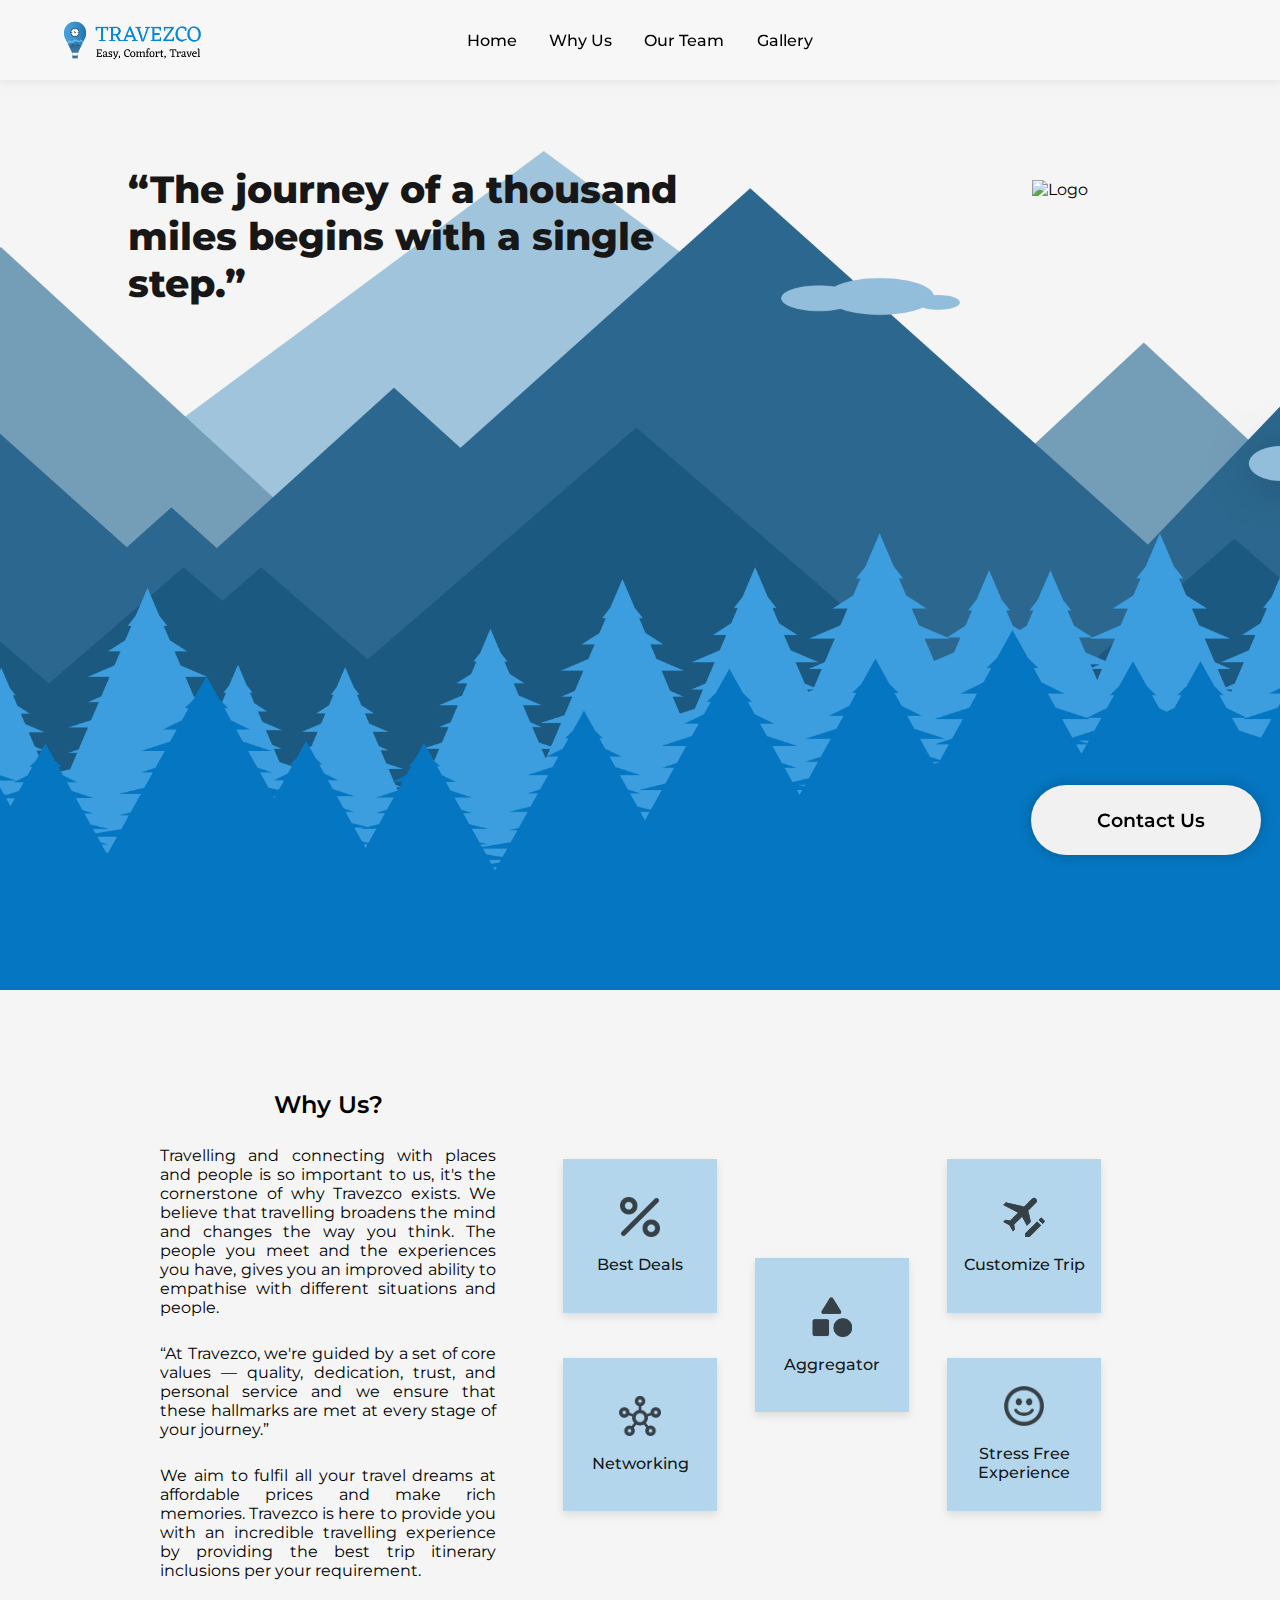
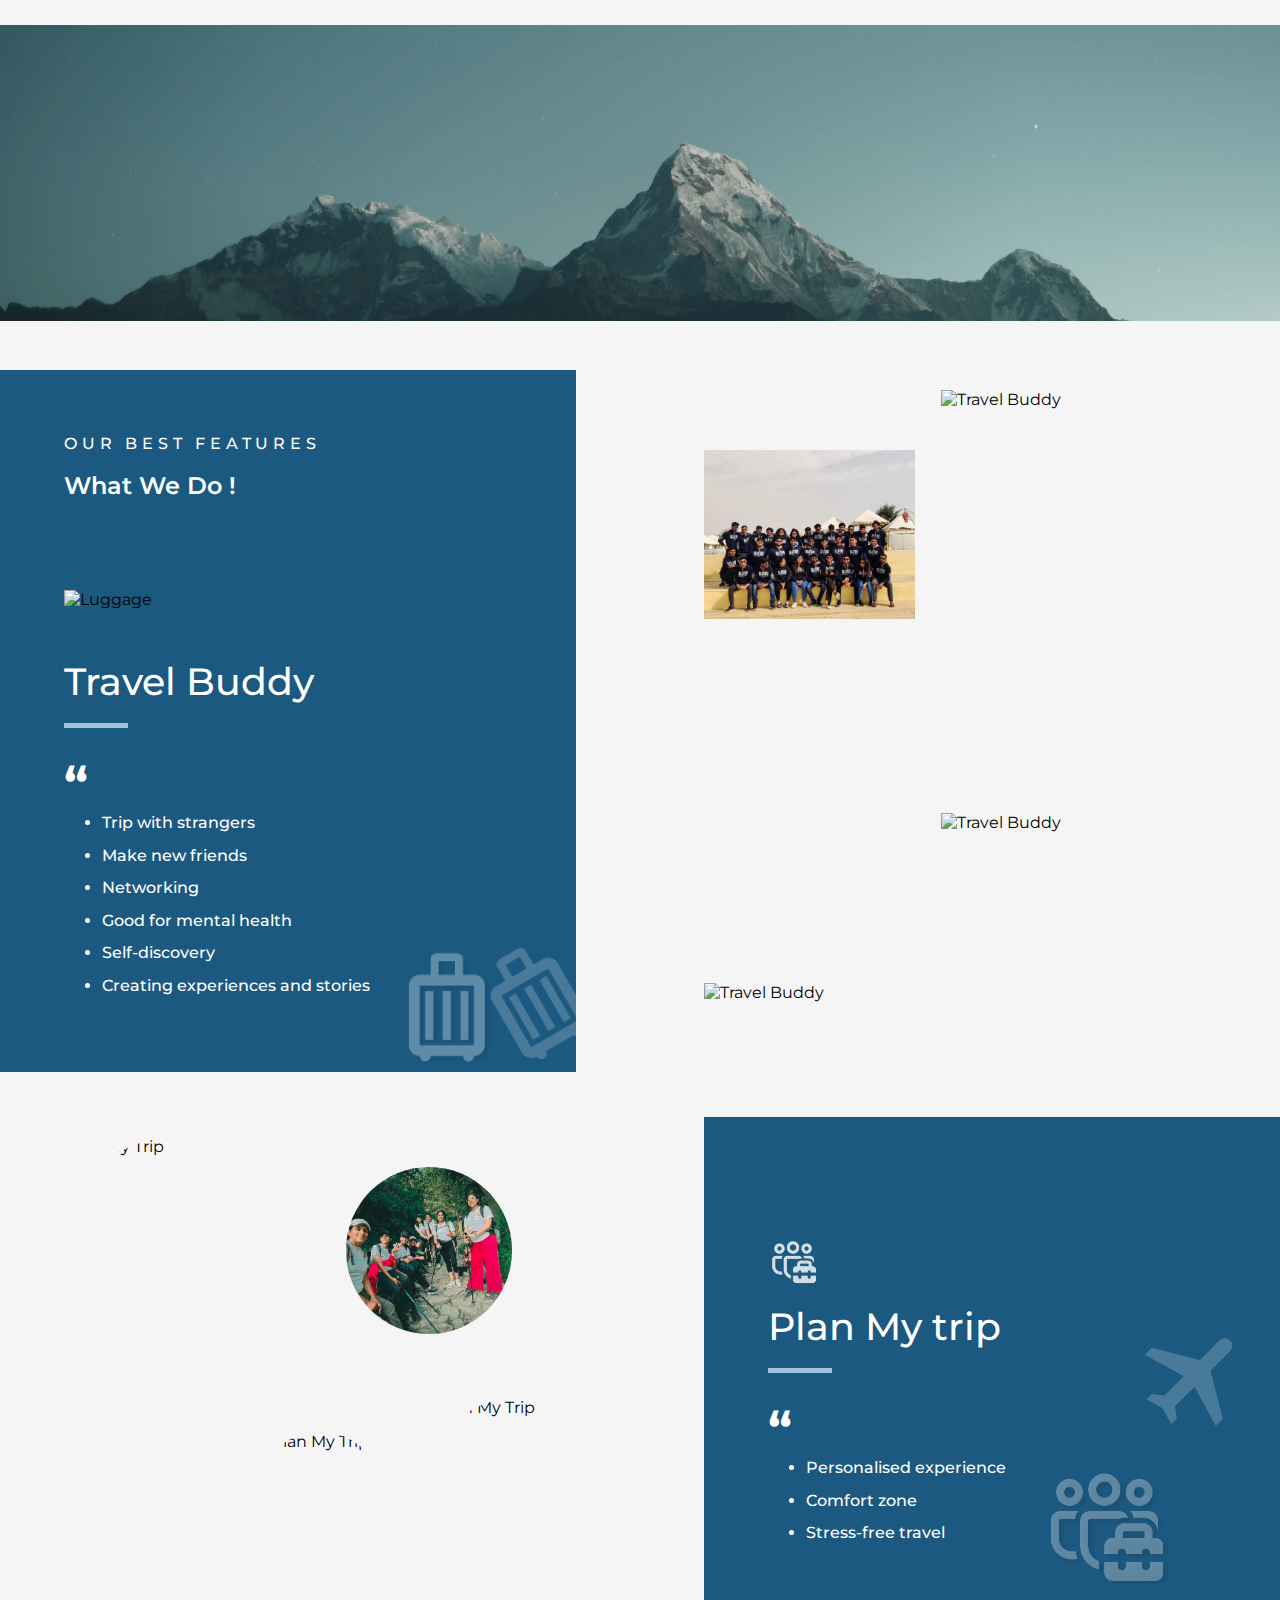
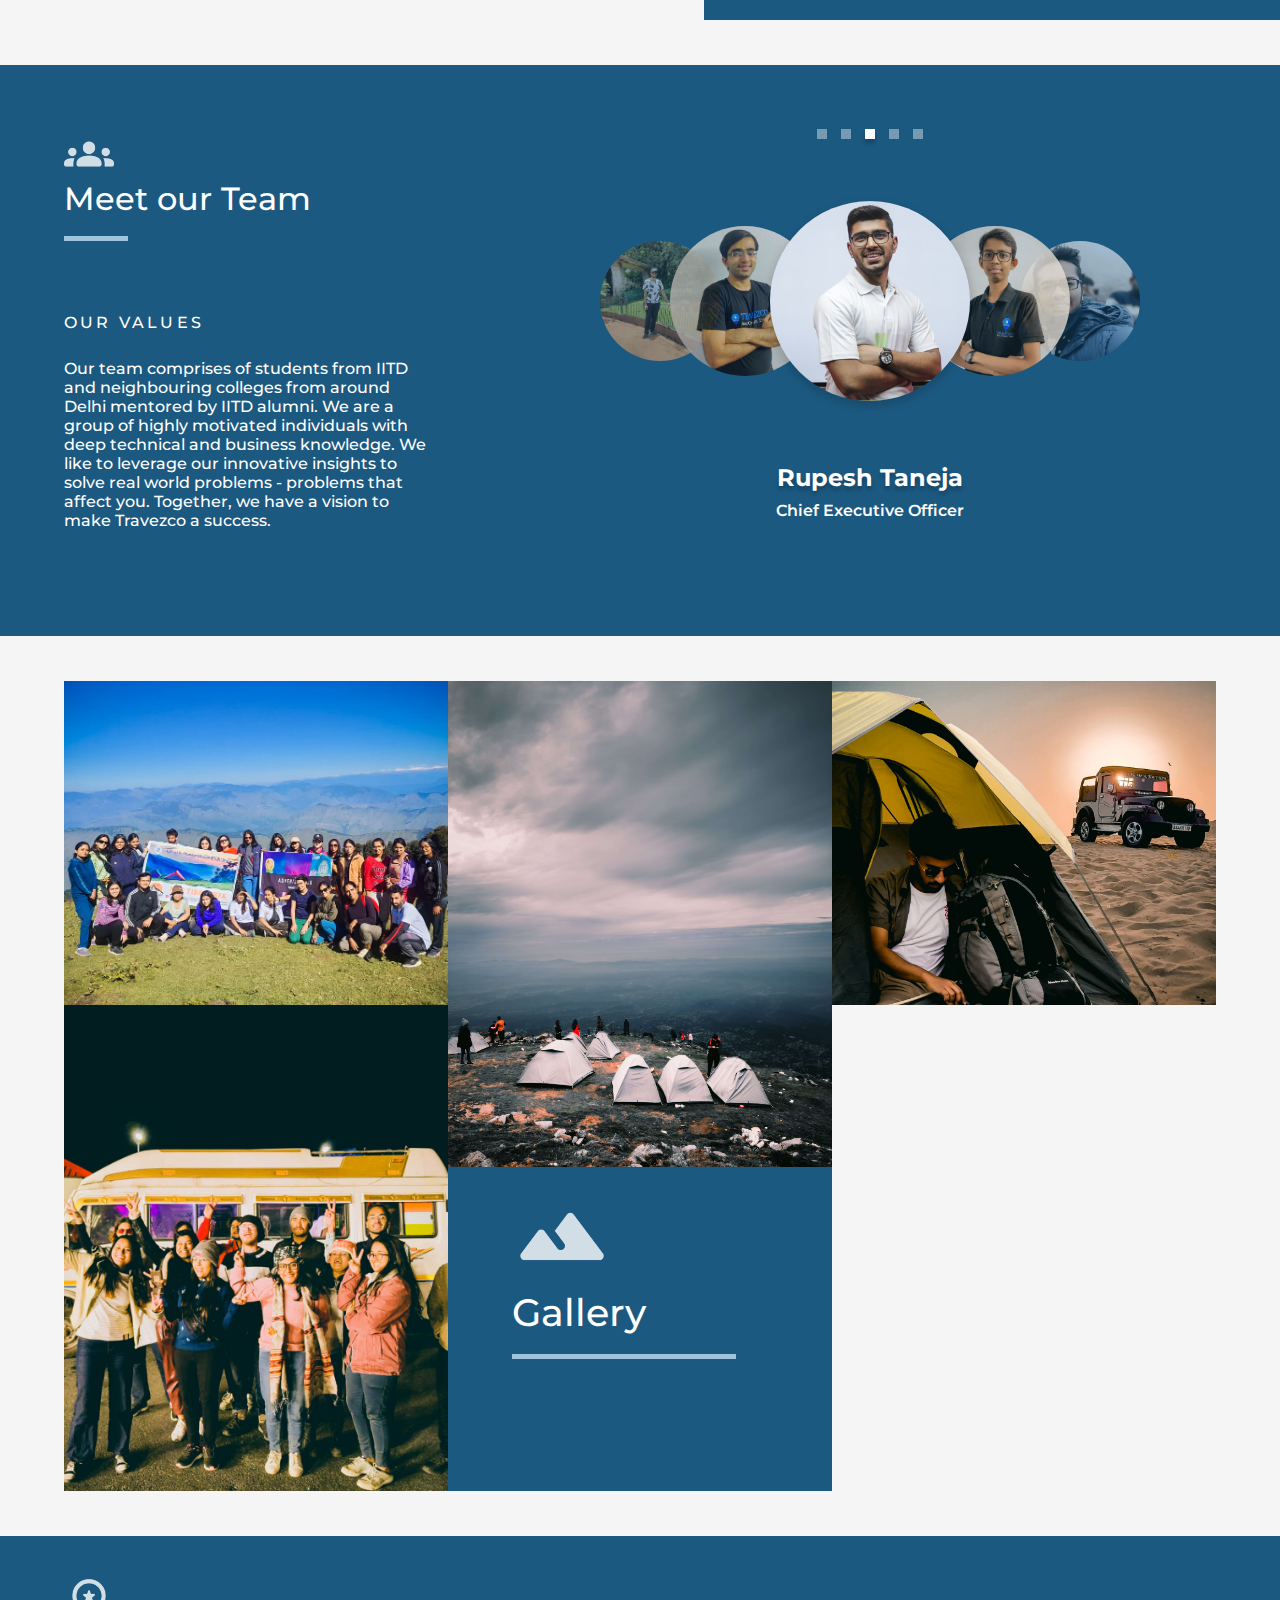
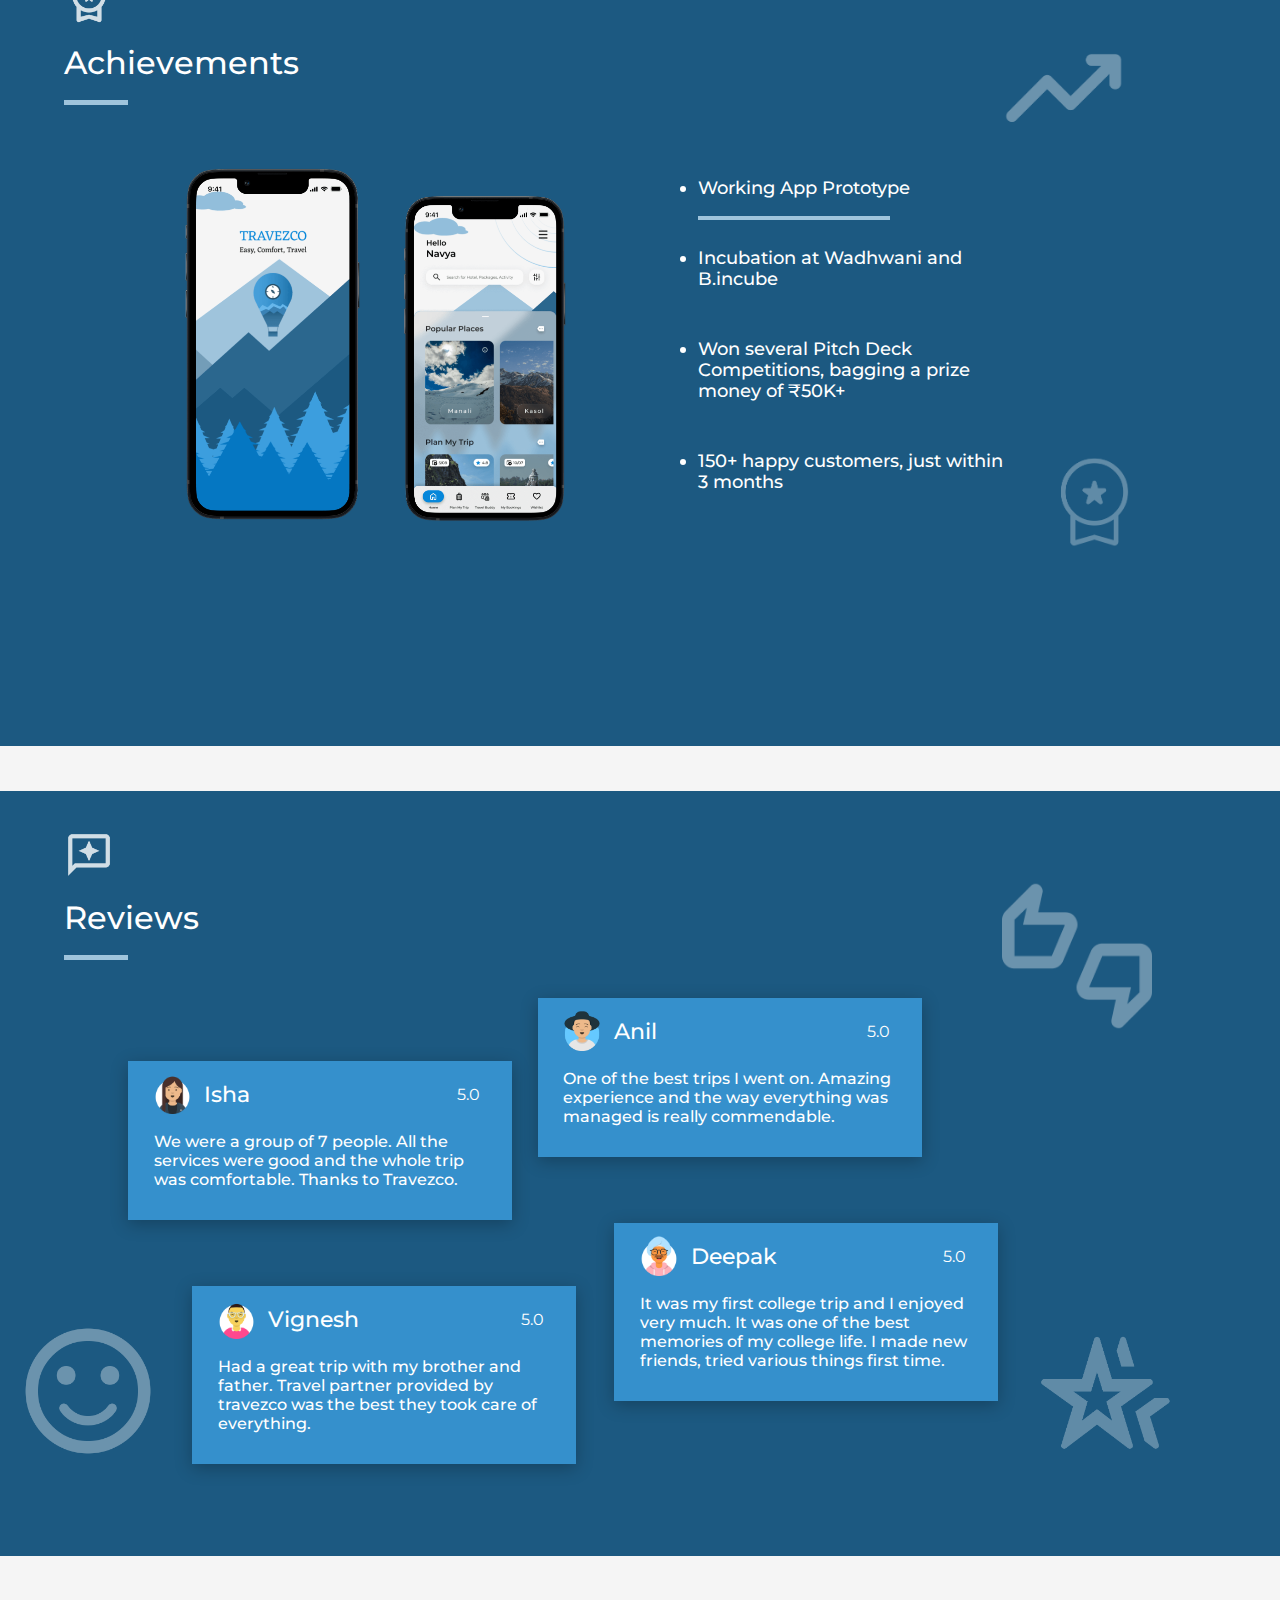
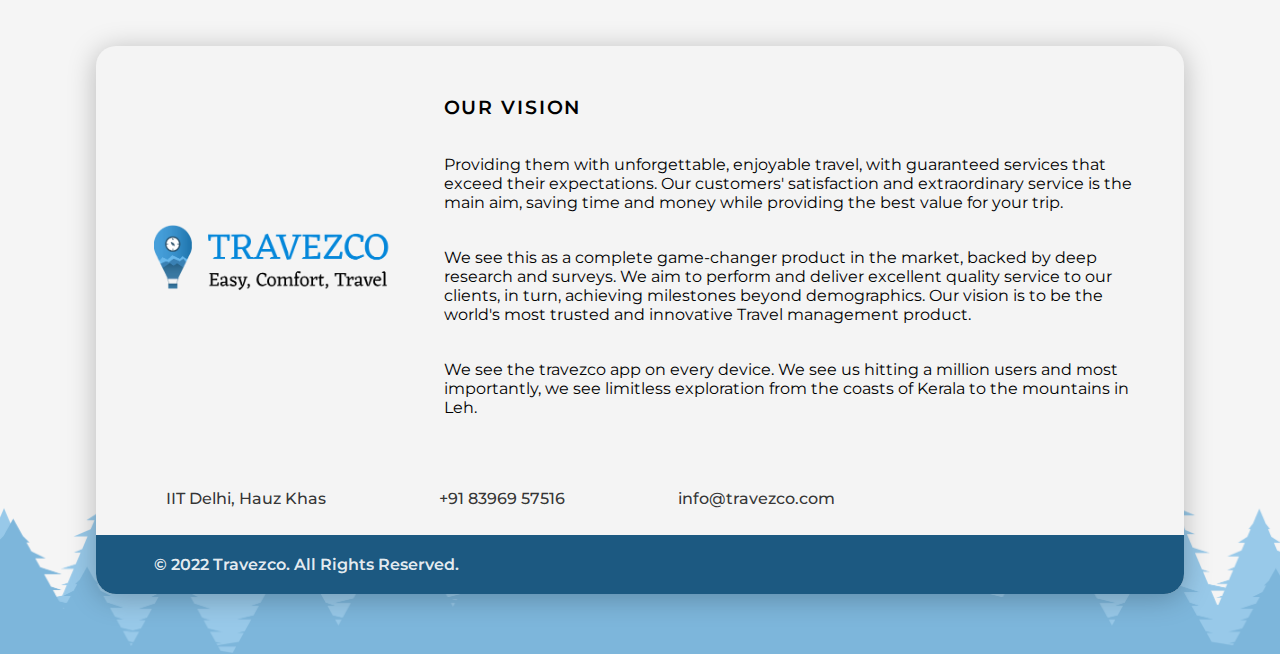
==== commit 16976840: "Changes" ====
--- a/index.html
+++ b/index.html
@@ -26,7 +26,7 @@
             </div>
             <div class="nav-social">
                 <a href="https://www.instagram.com/travezco" target="_blank"><i class="fa-brands fa-instagram"></i></a>
-                <a href="https://www.facebook.com/Travezco" target="_blank"><i class="fa-brands fa-facebook"></i></a>
+                <a href="https://wa.me/918396957516?text=Hey%2C%20I%20am%20interested%20in%20going%20on%20a%20trip!" target="_blank"><i class="fa-brands fa-whatsapp"></i></a>
                 <a href="https://in.linkedin.com/company/travezco" target="_blank"><i class="fa-brands fa-linkedin"></i></a>
             </div>
         </nav>
@@ -50,8 +50,8 @@
                     <img src="/assets/img/contact.png" alt="Contact">
                     <div class="contact-details">
                         <div class="contact-detail">
-                            <i class="fa-solid fa-phone"></i>
-                            <p><a href="tel:+918396957516">+91 83969 57516</a></p>
+                            <i class="fa-brands fa-whatsapp"></i>
+                            <p><a href="https://wa.me/918396957516?text=Hey%2C%20I%20am%20interested%20in%20going%20on%20a%20trip!" target="_blank">+91 83969 57516</a></p>
                         </div>
                         <div class="contact-detail">
                             <i class="fa-solid fa-envelope"></i>
@@ -448,7 +448,7 @@
                 </div>
                 <div class="footer-contact-social">
                     <a href="https://www.instagram.com/travezco" target="_blank"><i class="fa-brands fa-instagram"></i></a>
-                    <a href="https://www.facebook.com/Travezco" target="_blank"><i class="fa-brands fa-facebook"></i></a>
+                    <a href="https://wa.me/918396957516?text=Hey%2C%20I%20am%20interested%20in%20going%20on%20a%20trip!" target="_blank"><i class="fa-brands fa-whatsapp"></i></a>
                     <a href="https://in.linkedin.com/company/travezco" target="_blank"><i class="fa-brands fa-linkedin"></i></a>
                 </div>
             </div>
--- a/assets/css/style.css
+++ b/assets/css/style.css
@@ -150,14 +150,15 @@
     border-radius: 50px;
     font-weight: 600;
     cursor: pointer;
-    position: absolute;
+    position: fixed;
     right: 1.5vw;
-    bottom: 15vh;
+    bottom: 5vh;
     font-size: 1.2rem;
     transition: 0.5s;
     width: 230px;
     height: 70px;
     overflow: hidden;
+    z-index: 900;
 }
 
 .contact-initial {
@@ -260,7 +261,6 @@
     .contact-us {
         bottom: 5vh;
         width: 70px;
-        position: fixed;
         z-index: 100;
     }
     .contact-details {
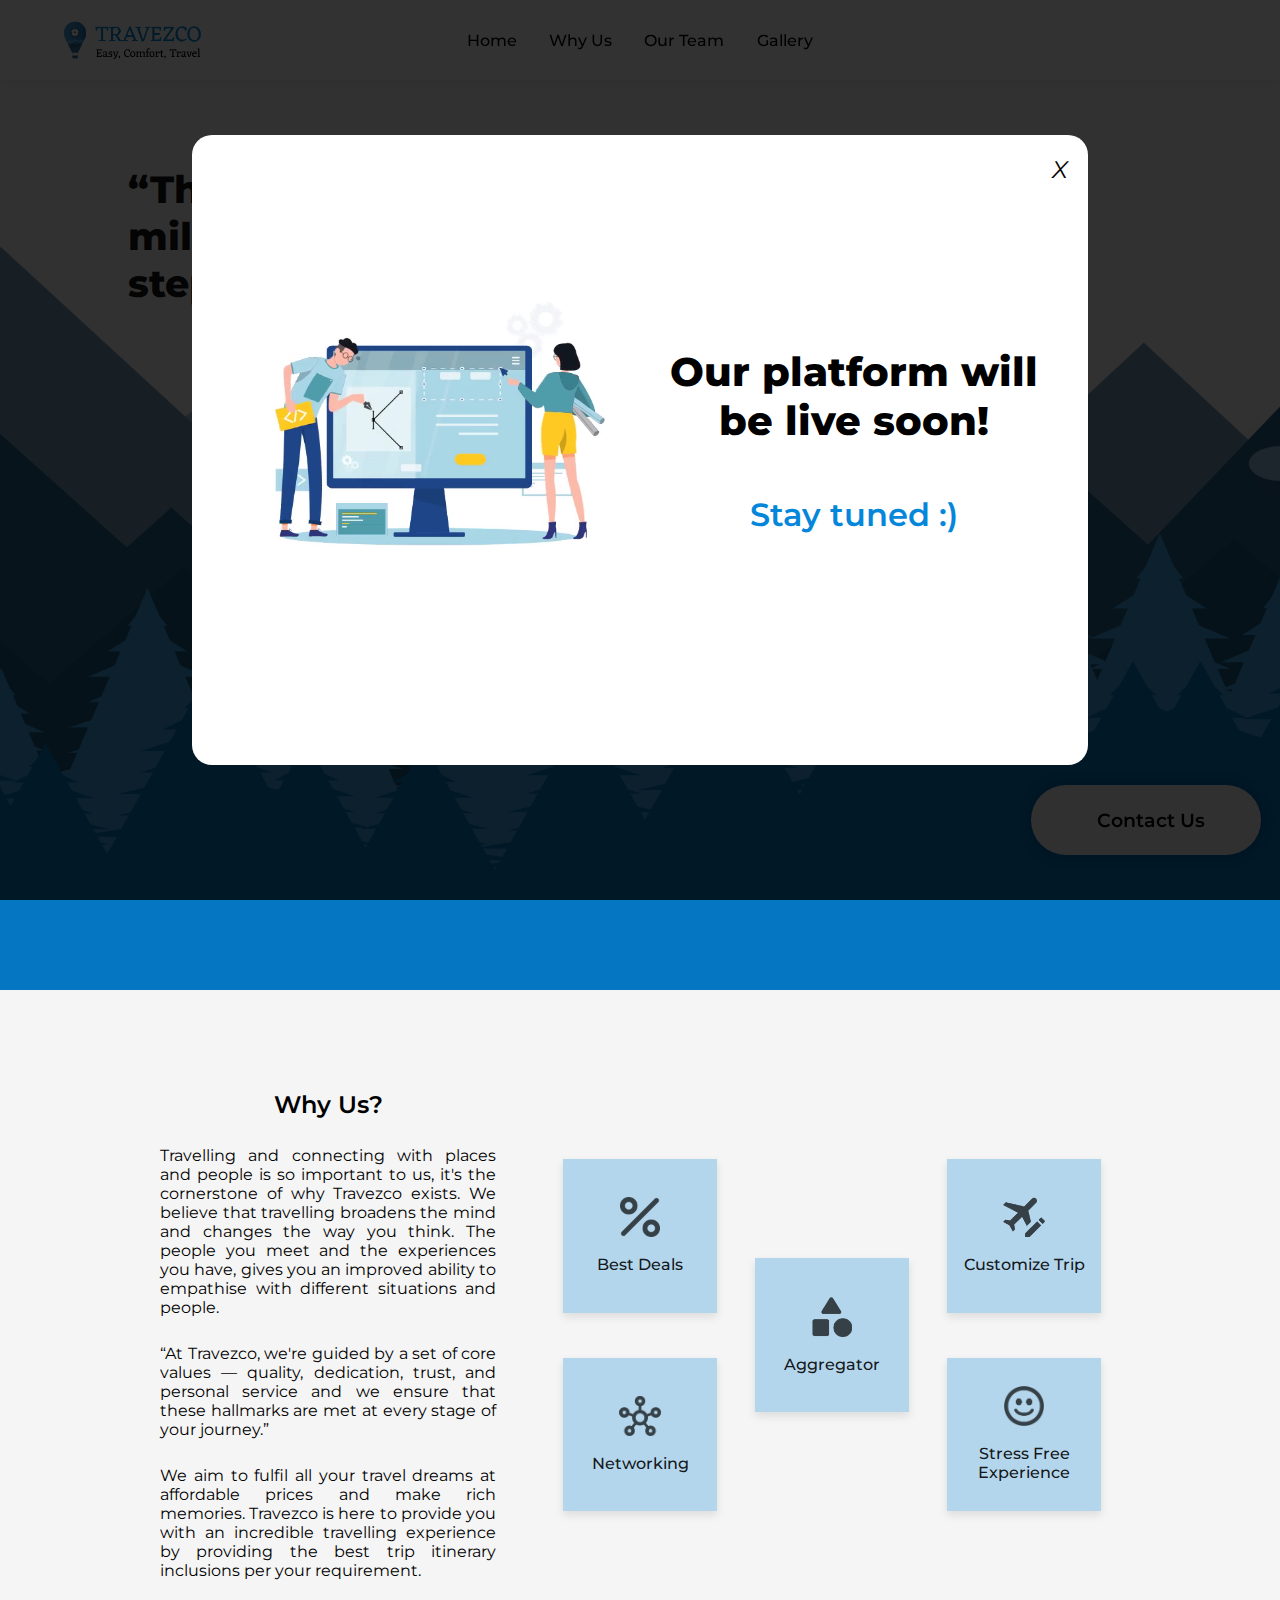
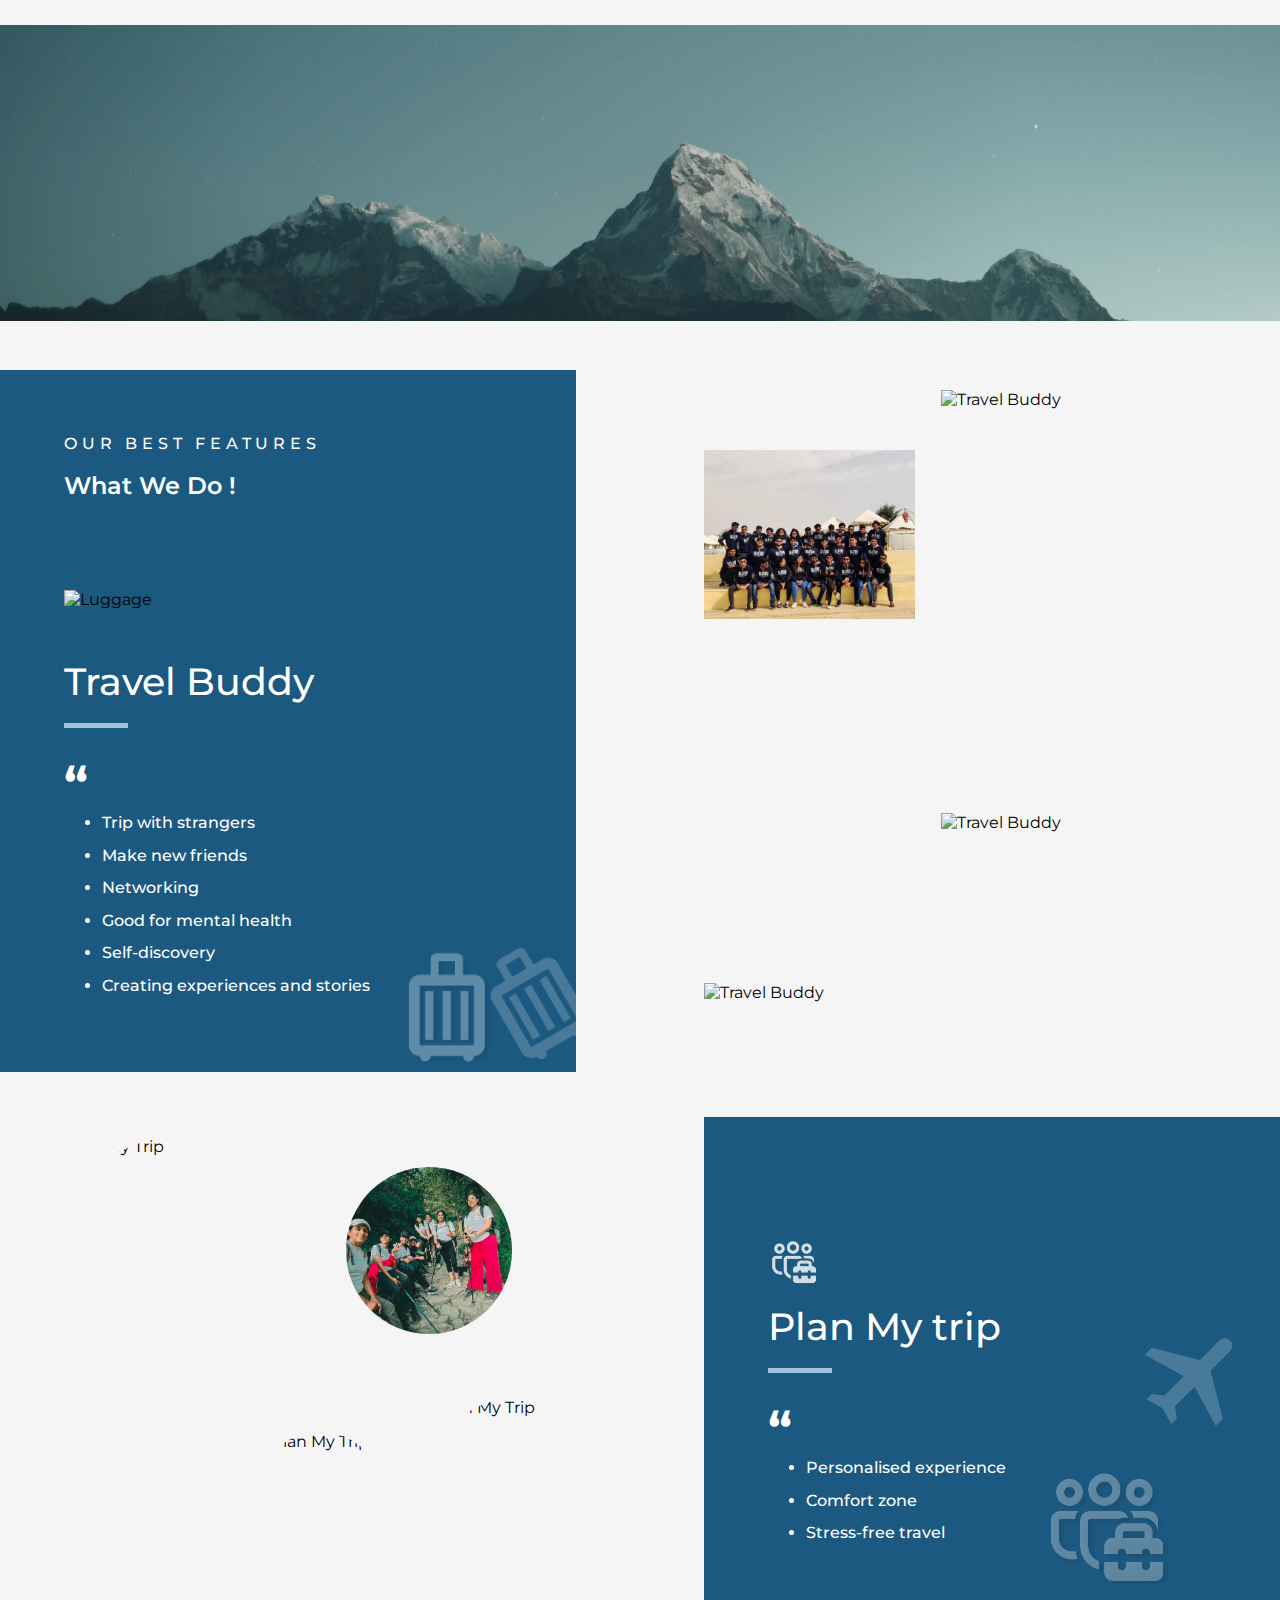
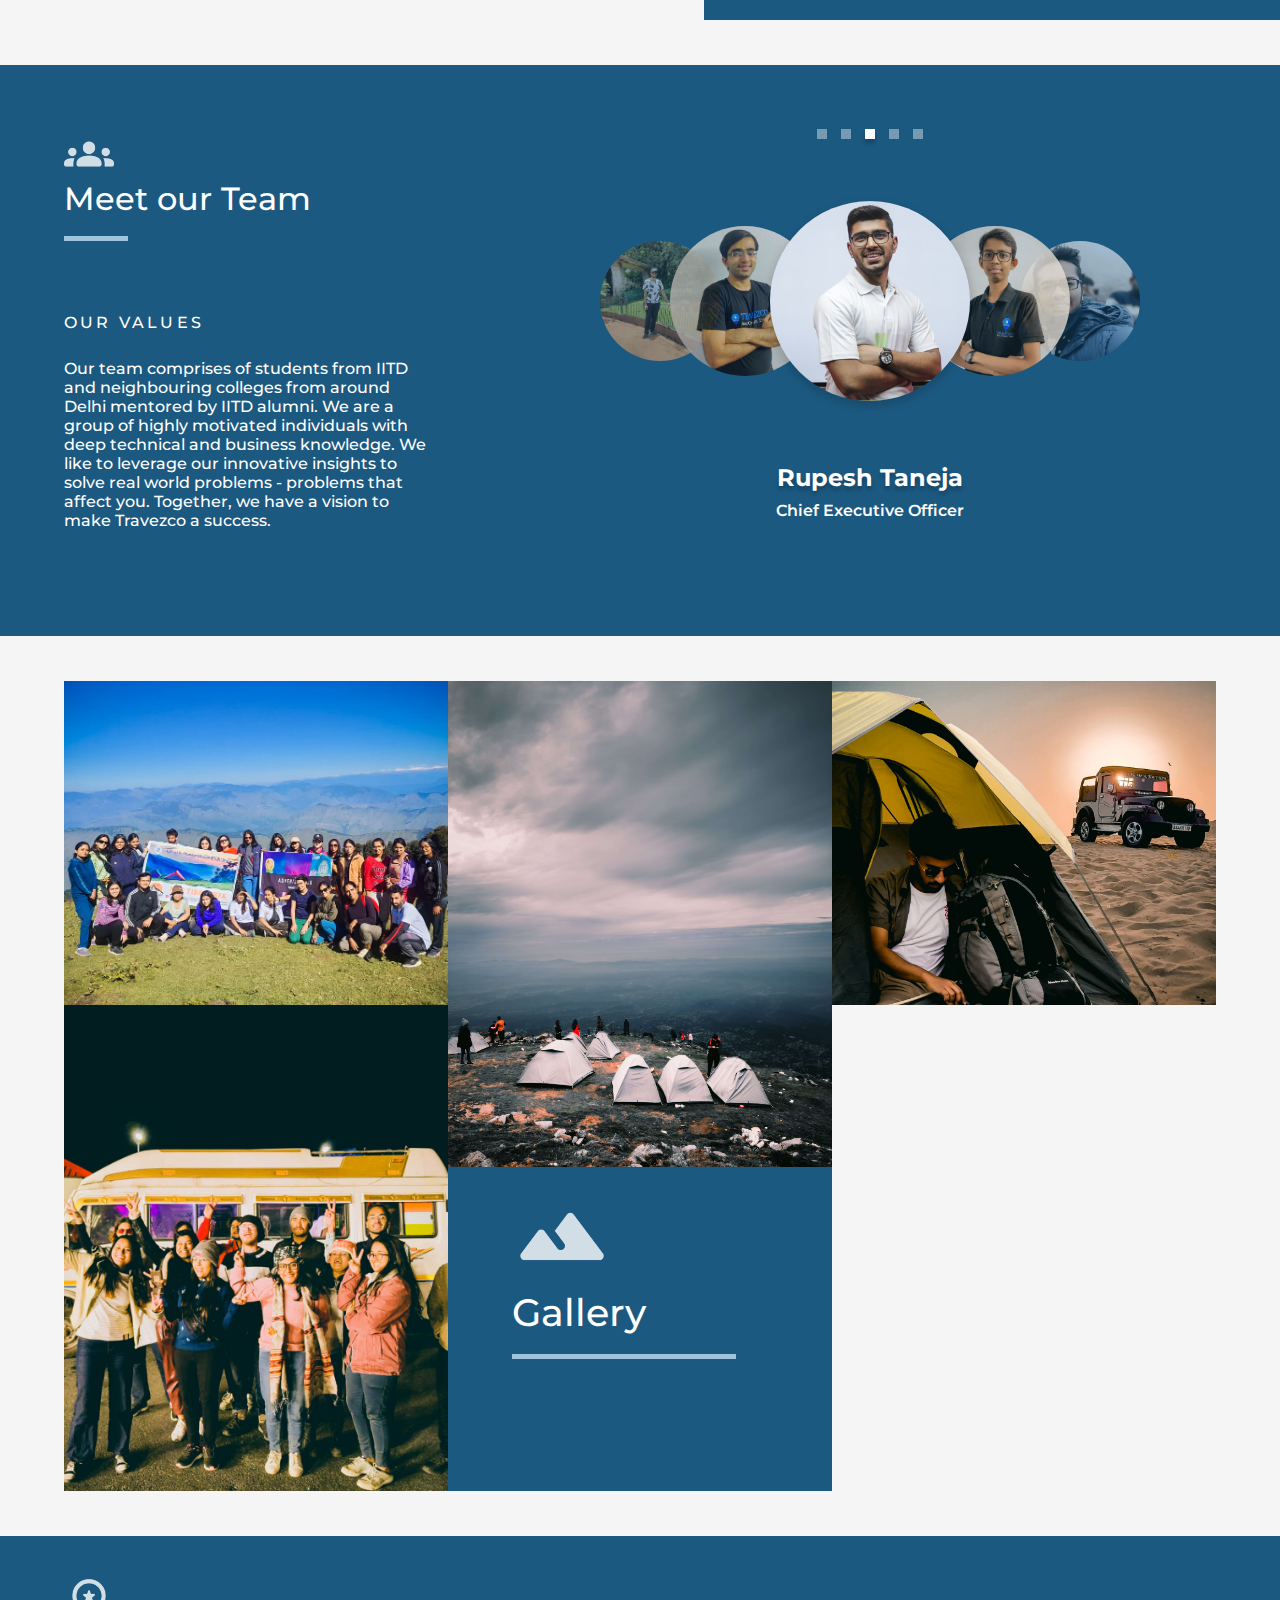
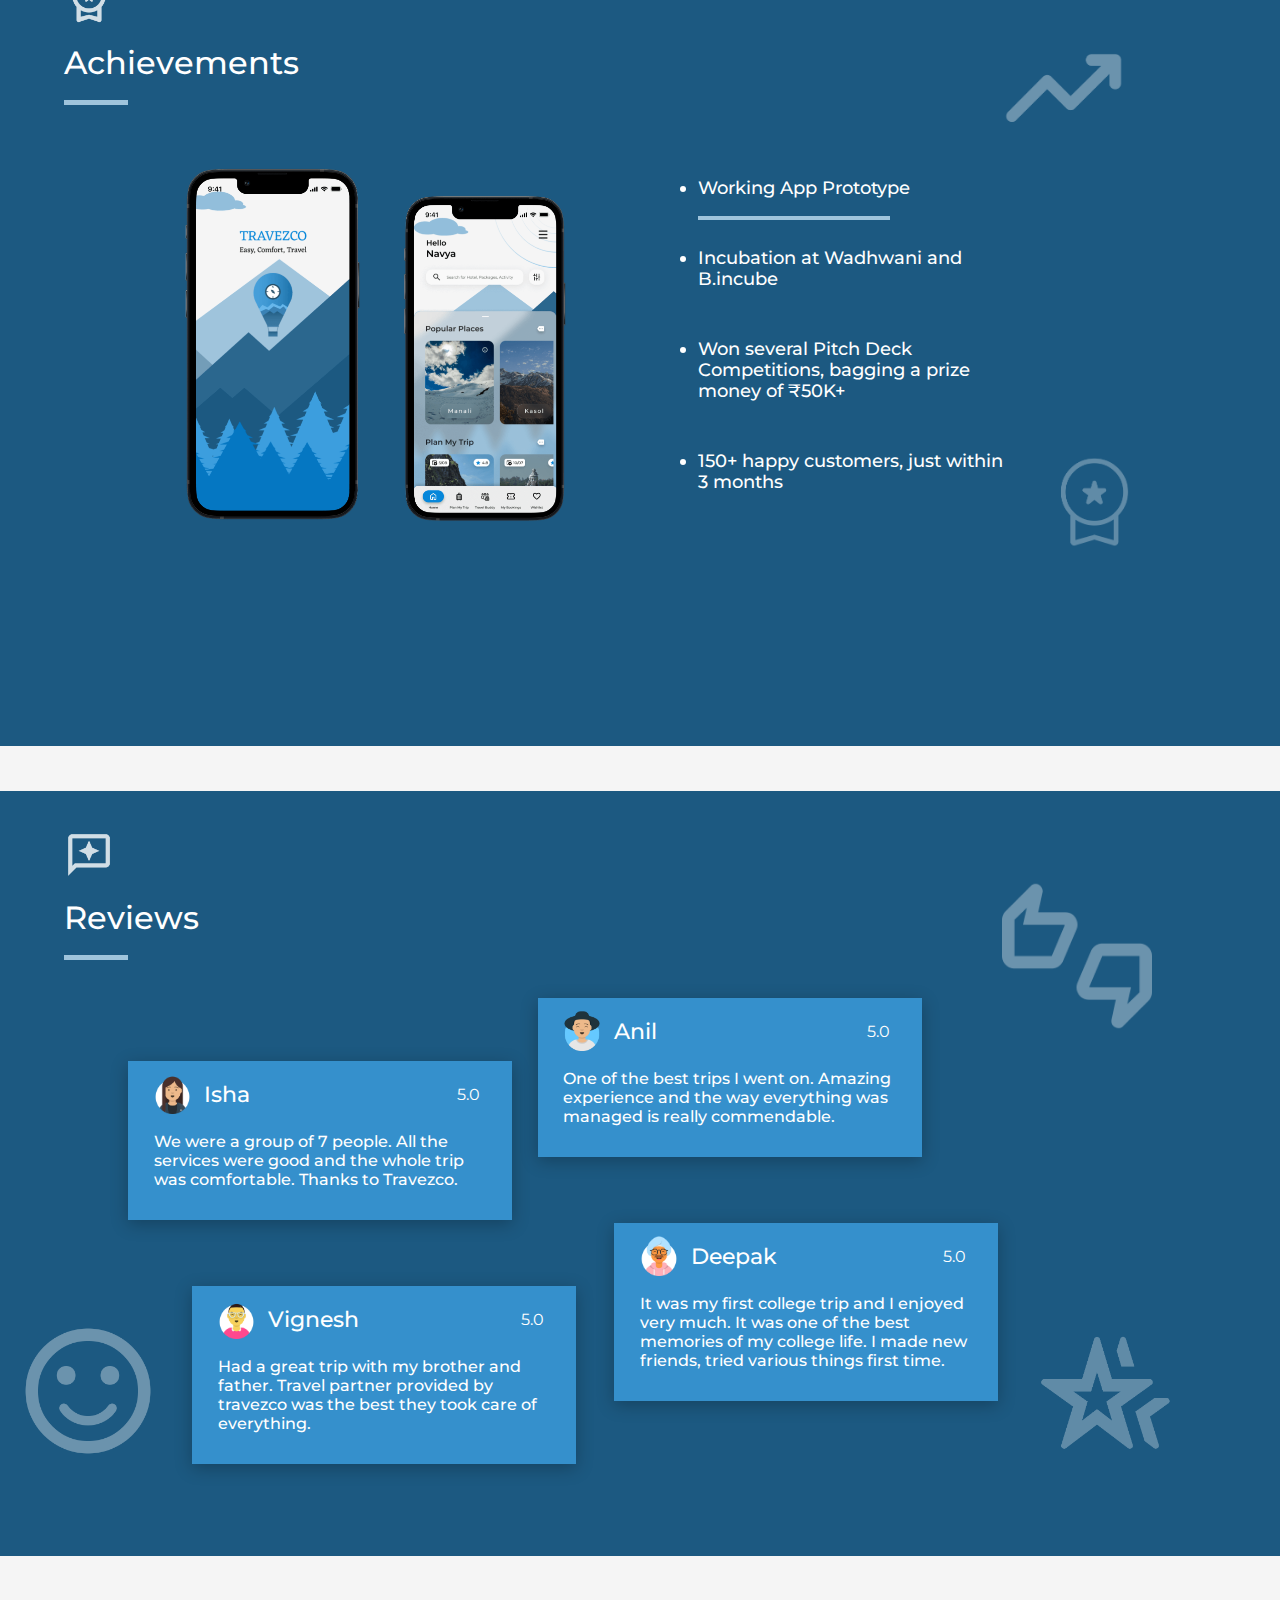
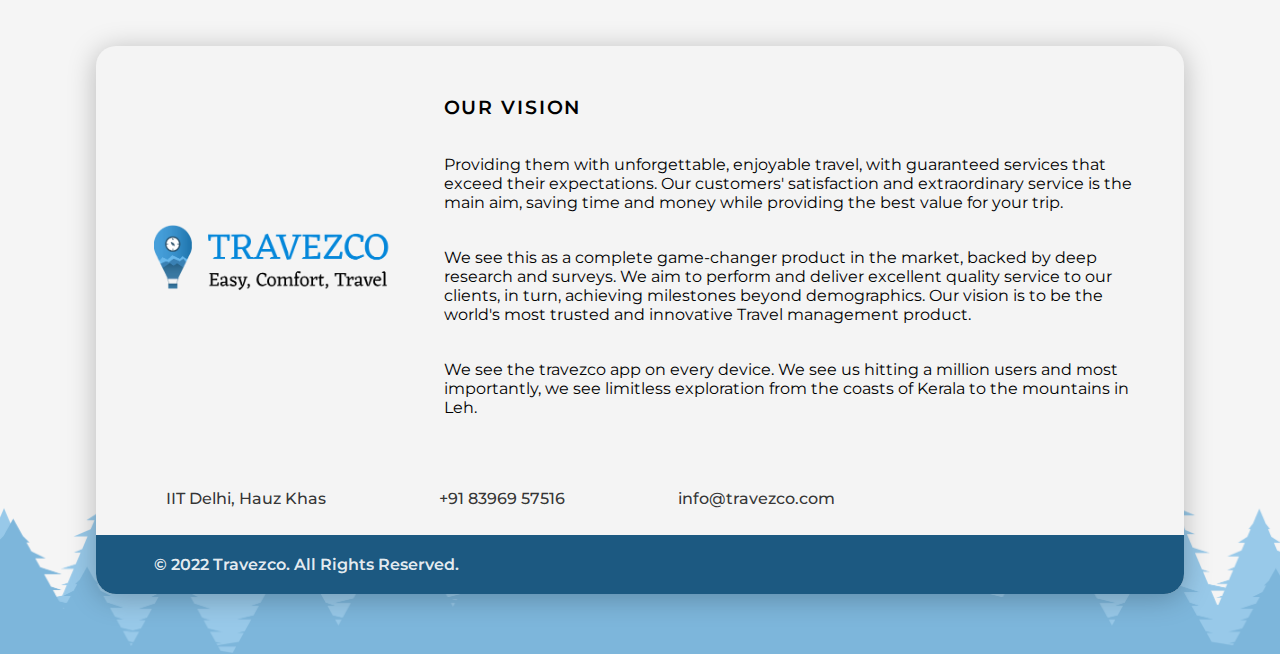
==== commit 1bd90ba4: "Coming Soon Pop-Up" ====
--- a/index.html
+++ b/index.html
@@ -11,6 +11,20 @@
     <title>Home | Travezco</title>
 </head>
 <body>
+    <div class="pre-alert" id="pre-alert">
+        <div class="pre-alert-box">
+            <div class="pre-alert-box-close" onclick="preAlertClose()">
+                <i class="fa-solid">X</i>
+            </div>
+            <div class="pre-alert-box-left">
+                <video src="/assets/img/development.mp4" autoplay muted loop></video>
+            </div>
+            <div class="pre-alert-box-right">
+                <h1>Our platform will be live soon!</h1>
+                <h2>Stay tuned :)</h2>
+            </div>
+        </div>
+    </div>
     <header>
         <nav>
             <div class="nav-img">
--- a/assets/css/style.css
+++ b/assets/css/style.css
@@ -10,6 +10,101 @@
 
 body {
     background-color: #F5F5F5;
+}
+
+.pre-alert {
+    position: fixed;
+    top: 0;
+    left: 0;
+    width: 100%;
+    height: 100%;
+    background: rgba(0, 0, 0, 0.8);
+    z-index: 1000;
+    display: flex;
+    justify-content: center;
+    align-items: center;
+}
+
+.pre-alert-box {
+    position: relative;
+    width: 70%;
+    height: 70%;
+    display: flex;
+    justify-content: center;
+    align-items: center;
+    padding: 20px;
+    margin: auto;
+    background-color: white;
+    border-radius: 20px;
+}
+
+.pre-alert-box-close {
+    position: absolute;
+    top: 20px;
+    right: 20px;
+    font-size: 1.5rem;
+    color: black;
+    cursor: pointer;
+    z-index: 1002;
+}
+
+.pre-alert-box-left {
+    width: 50%;
+    display: flex;
+    justify-content: center;
+    align-items: center;
+}
+
+.pre-alert-box-left video {
+    width: 99%;
+    display: flex;
+    justify-content: center;
+    align-items: center;
+    margin: auto;
+    border-radius: 20px;
+    z-index: 1001;
+}
+
+.pre-alert-box-right {
+    width: 50%;
+}
+
+.pre-alert-box-right h1 {
+    font-size: 2.5rem;
+    font-weight: 800;
+    margin-bottom: 50px;
+    text-align: center;
+}
+
+.pre-alert-box-right h2 {
+    font-size: 2rem;
+    font-weight: 600;
+    margin-bottom: 20px;
+    text-align: center;
+    color: #0487DA;
+}
+
+@media (max-width: 865px) {
+    .pre-alert-box {
+        display: block;
+        width: 90%;
+        height: 60%;
+    }
+    .pre-alert-box-left {
+        width: 100%;
+    }
+    .pre-alert-box-left video {
+        width: 100%;
+    }
+    .pre-alert-box-right {
+        width: 100%;
+    }
+    .pre-alert-box-right h1 {
+        font-size: 1.5rem;
+    }
+    .pre-alert-box-right h2 {
+        font-size: 1.2rem;
+    }
 }
 
 nav {
